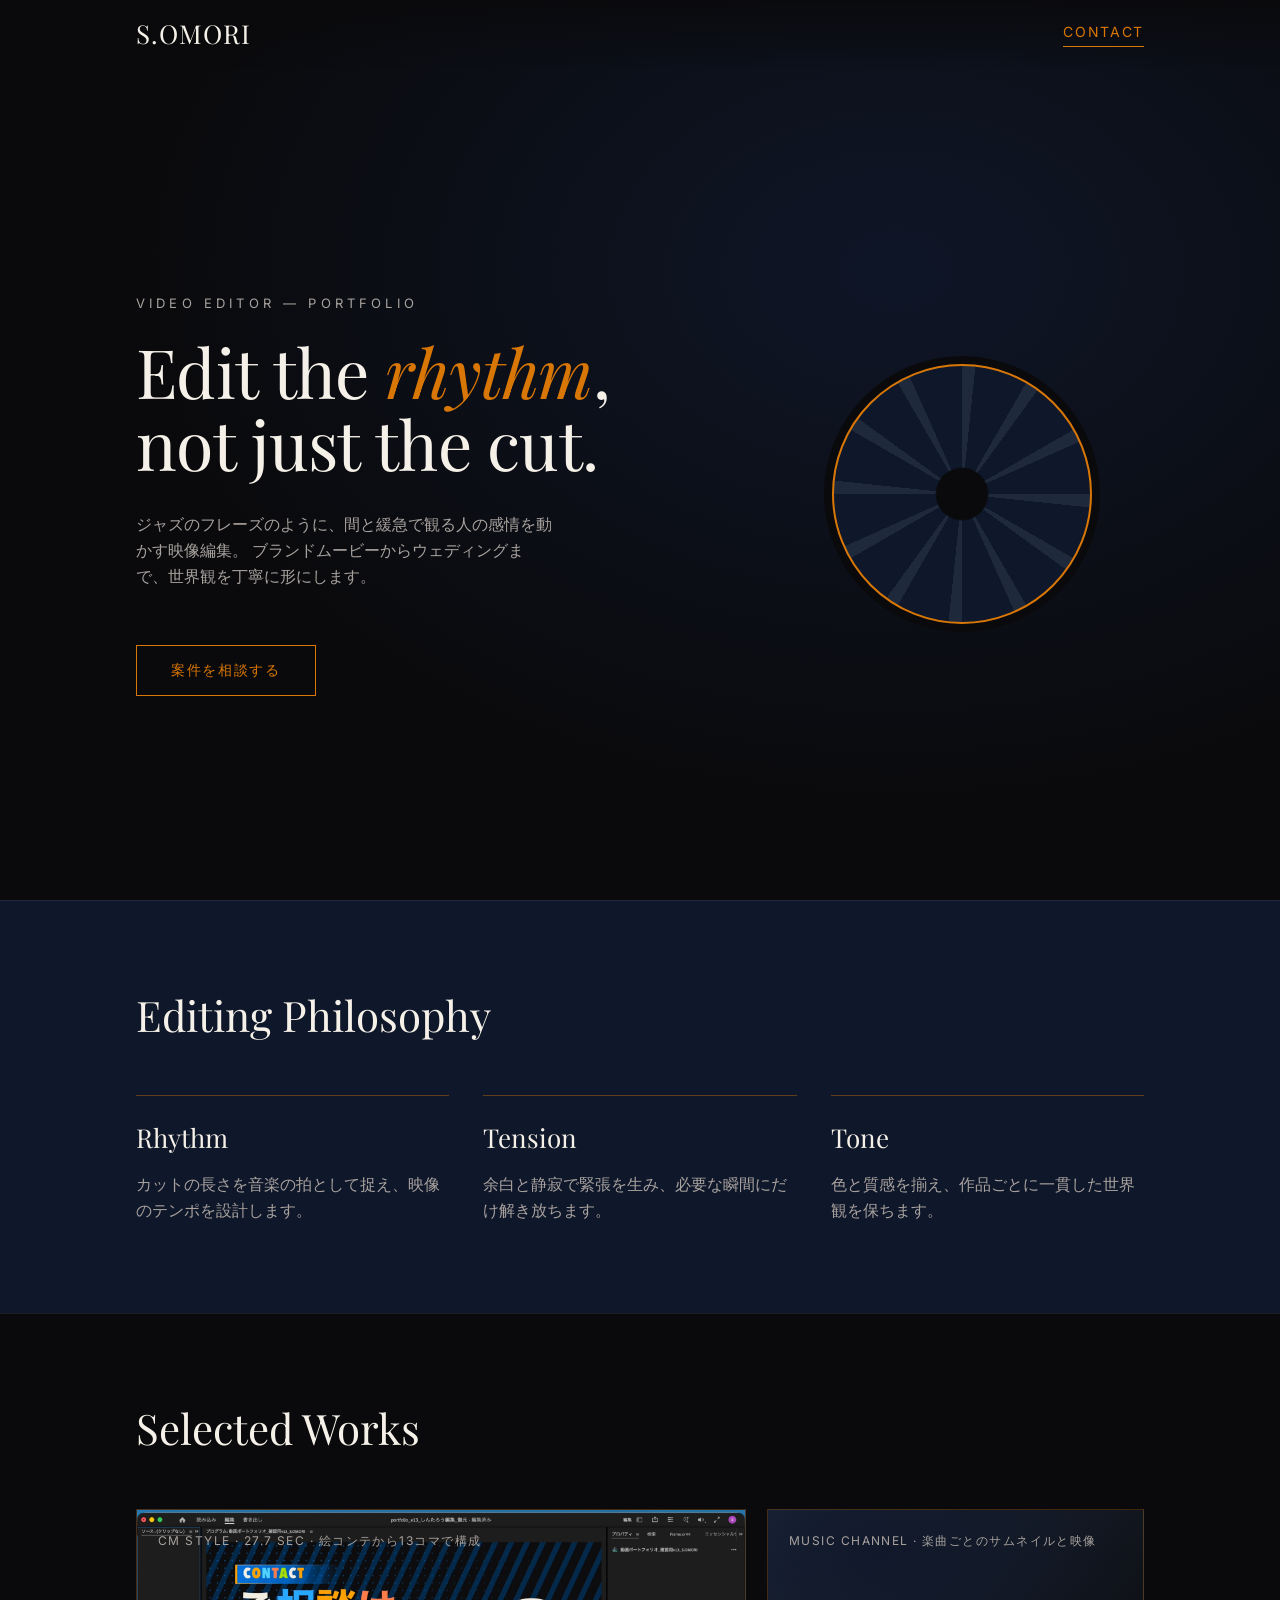
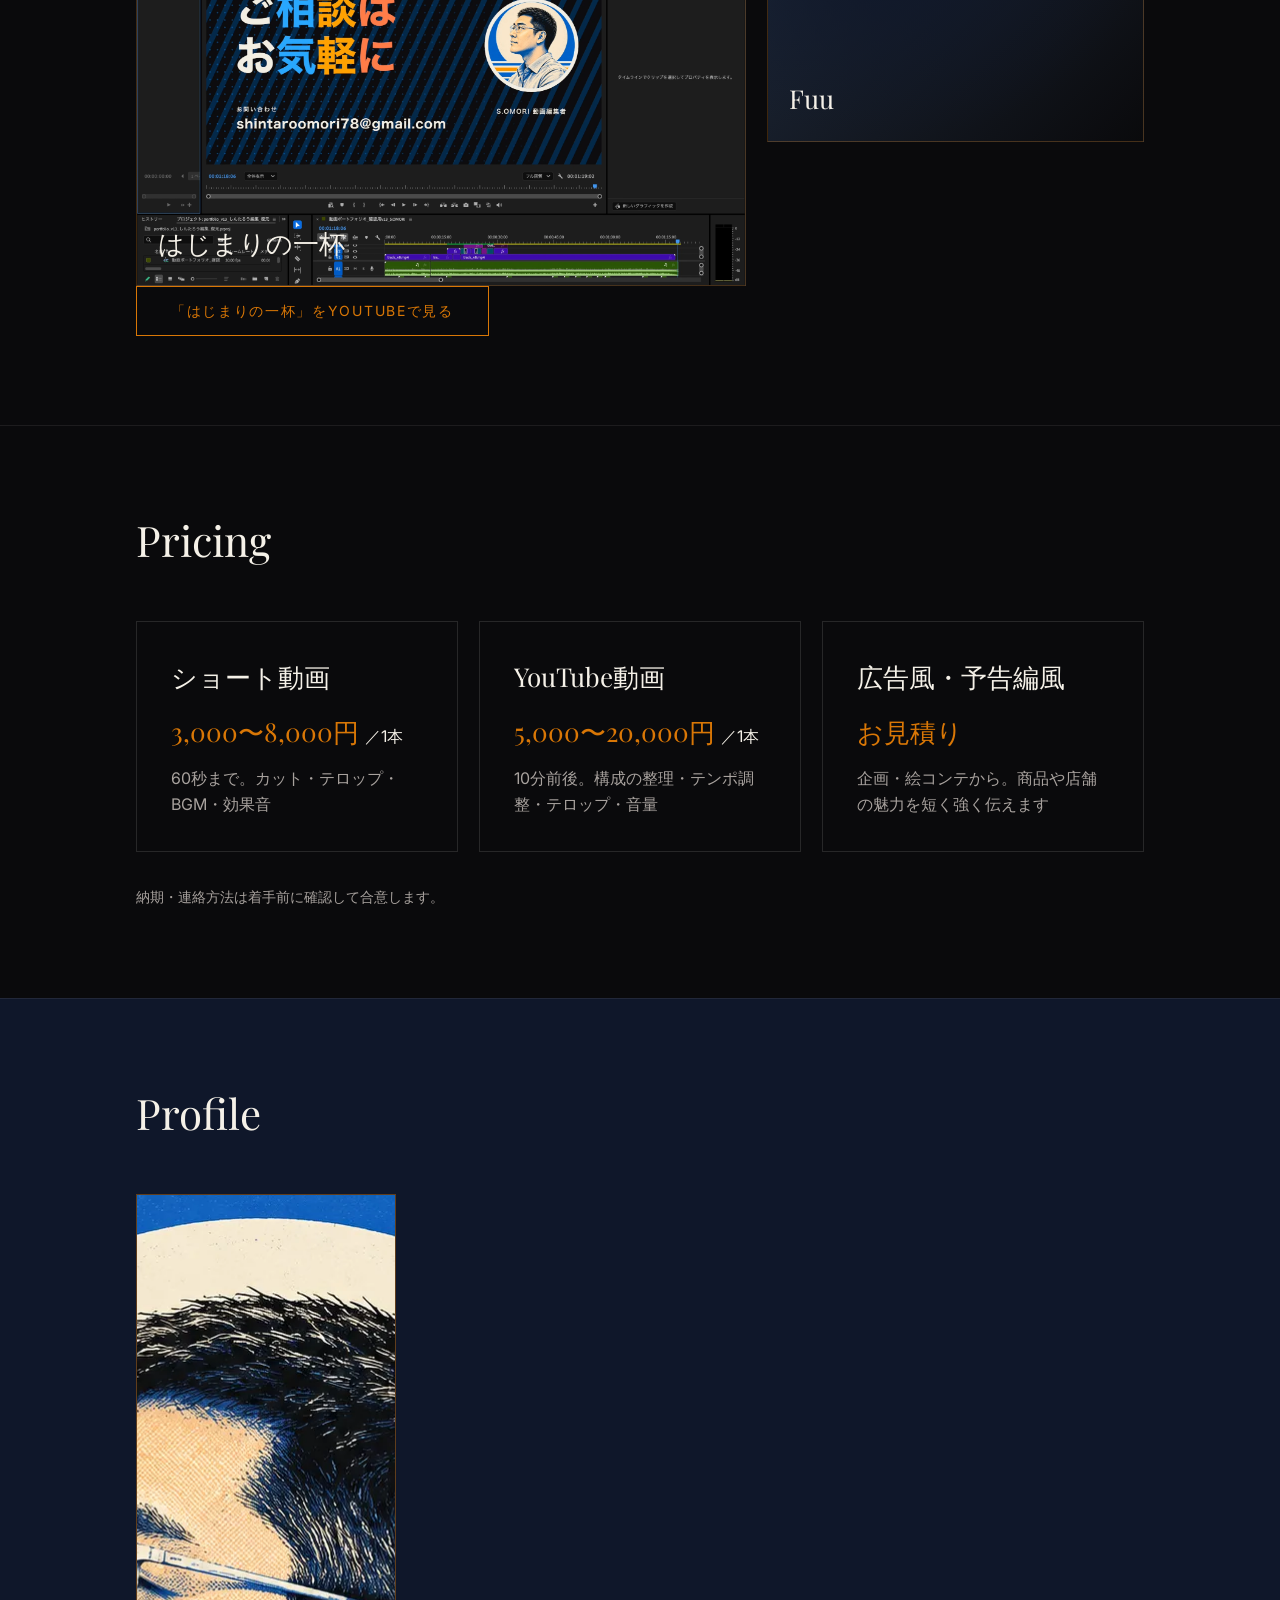
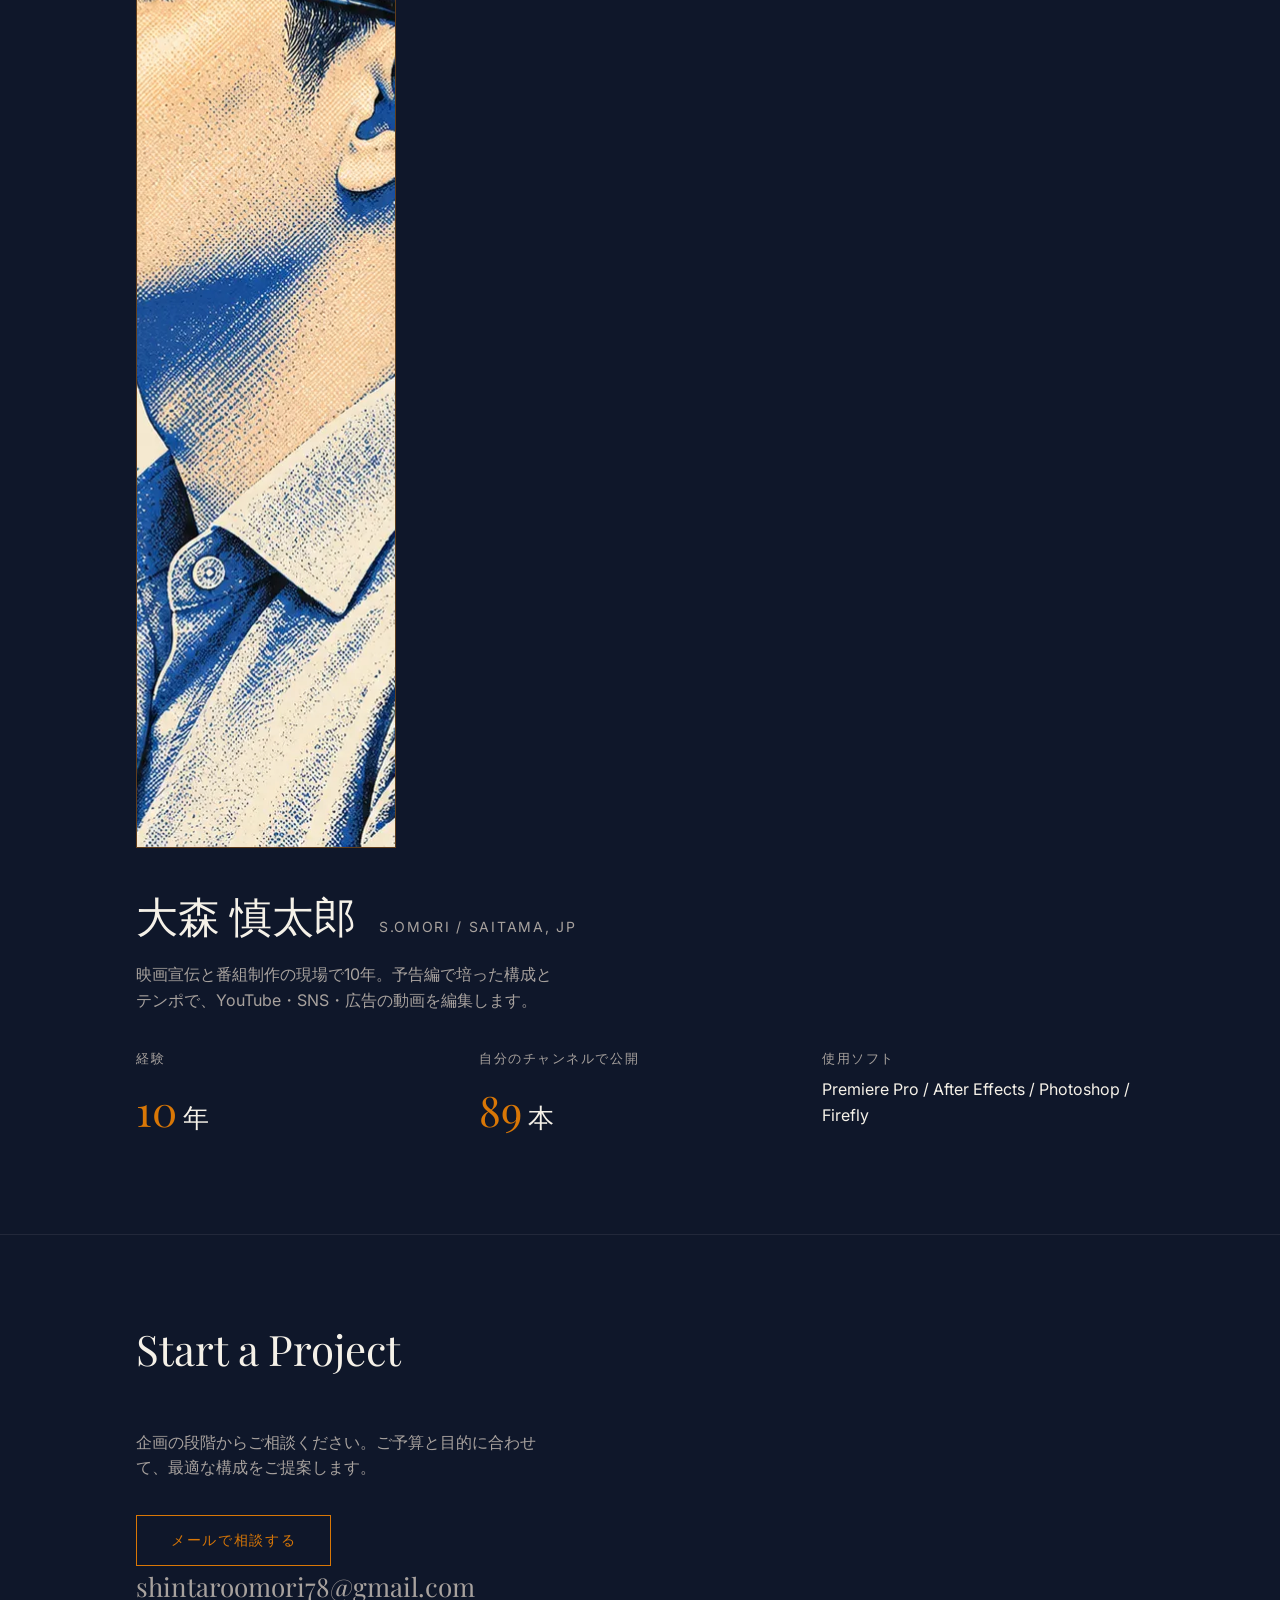
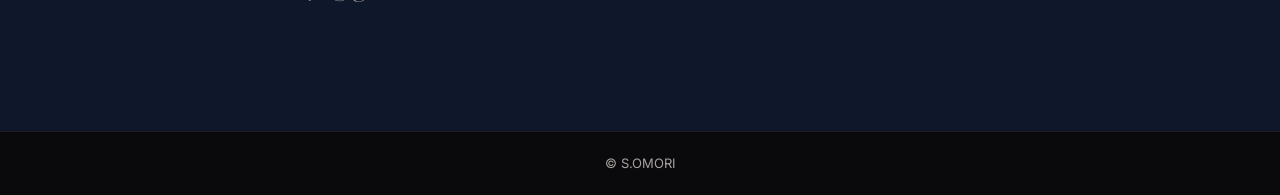
==== index.html @ 220b2297 "Add S.OMORI portfolio landing page Static landing page: hero with a draggable Three.js film reel (CS" ====
<!doctype html>
<html lang="ja">
<head>
  <meta charset="utf-8">
  <meta name="viewport" content="width=device-width, initial-scale=1">
  <title>S.OMORI — 動画編集ポートフォリオ</title>
  <meta name="description" content="シネマティックな動画編集。リズムと緩急で映像の世界観を伝える、S.OMORIのポートフォリオ。">
  <link rel="preconnect" href="https://fonts.googleapis.com">
  <link rel="preconnect" href="https://fonts.gstatic.com" crossorigin>
  <link href="https://fonts.googleapis.com/css2?family=Inter:wght@400;500&family=Playfair+Display:ital,wght@0,400;1,400&display=swap" rel="stylesheet">
  <link rel="stylesheet" href="styles.css">
  <script type="module" src="reel.js" defer></script>
  <script type="module" src="tilt.js" defer></script>
</head>
<body>

  <header class="site-header">
    <div class="container">
      <a class="brand" href="#top">S.OMORI</a>
      <a class="cta-link" href="#contact">Contact</a>
    </div>
  </header>

  <main id="top">

    <section class="hero" aria-labelledby="hero-title">
      <div class="container hero-grid">
        <div class="hero-copy">
          <p class="eyebrow">Video Editor — Portfolio</p>
          <h1 id="hero-title">Edit the <em>rhythm</em>,<br>not just the cut.</h1>
          <p class="lead">
            ジャズのフレーズのように、間と緩急で観る人の感情を動かす映像編集。
            ブランドムービーからウェディングまで、世界観を丁寧に形にします。
          </p>
          <a class="button" href="#contact">案件を相談する</a>
        </div>
        <div class="reel" id="reel" aria-hidden="true">
          <div class="reel-fallback"></div>
        </div>
      </div>
    </section>

    <section class="section is-deep" aria-labelledby="philosophy-title">
      <div class="container">
        <h2 id="philosophy-title">Editing Philosophy</h2>
        <ul class="principles">
          <li>
            <h3>Rhythm</h3>
            <p>カットの長さを音楽の拍として捉え、映像のテンポを設計します。</p>
          </li>
          <li>
            <h3>Tension</h3>
            <p>余白と静寂で緊張を生み、必要な瞬間にだけ解き放ちます。</p>
          </li>
          <li>
            <h3>Tone</h3>
            <p>色と質感を揃え、作品ごとに一貫した世界観を保ちます。</p>
          </li>
        </ul>
      </div>
    </section>

    <section class="section" aria-labelledby="works-title">
      <div class="container">
        <h2 id="works-title">Selected Works</h2>
        <ul class="works">
          <li class="work" data-tilt>
            <div class="work-media" data-video-slot aria-hidden="true">
              <img src="images/work-contact.webp" alt="" width="1254" height="1254">
            </div>
            <span class="work-title">はじまりの一杯</span>
            <span class="work-meta">CM STYLE · 27.7 SEC · 絵コンテから13コマで構成</span>
          </li>
          <li class="work" data-tilt>
            <div class="work-media" data-video-slot aria-hidden="true"></div>
            <span class="work-title">Fuu</span>
            <span class="work-meta">MUSIC CHANNEL · 楽曲ごとのサムネイルと映像</span>
          </li>
        </ul>
        <a class="button" href="https://www.youtube.com/watch?v=XSqKaXFOzk4" target="_blank" rel="noopener">「はじまりの一杯」をYouTubeで見る</a>
      </div>
    </section>

    <section class="section" aria-labelledby="price-title">
      <div class="container">
        <h2 id="price-title">Pricing</h2>
        <ul class="prices">
          <li>
            <h3>ショート動画</h3>
            <p class="price">3,000〜8,000円<span>／1本</span></p>
            <p>60秒まで。カット・テロップ・BGM・効果音</p>
          </li>
          <li>
            <h3>YouTube動画</h3>
            <p class="price">5,000〜20,000円<span>／1本</span></p>
            <p>10分前後。構成の整理・テンポ調整・テロップ・音量</p>
          </li>
          <li>
            <h3>広告風・予告編風</h3>
            <p class="price">お見積り</p>
            <p>企画・絵コンテから。商品や店舗の魅力を短く強く伝えます</p>
          </li>
        </ul>
        <p class="note">納期・連絡方法は着手前に確認して合意します。</p>
      </div>
    </section>

    <section class="section is-deep" aria-labelledby="profile-title">
      <div class="container profile">
        <h2 id="profile-title">Profile</h2>
        <img class="profile-img" src="images/profile.webp" alt="大森慎太郎の肖像イラスト" width="1254" height="1254">
        <p class="profile-name">大森 慎太郎 <span class="profile-sub">S.OMORI / SAITAMA, JP</span></p>
        <p class="profile-body">映画宣伝と番組制作の現場で10年。予告編で培った構成とテンポで、YouTube・SNS・広告の動画を編集します。</p>
        <dl class="stats">
          <div><dt>経験</dt><dd>10<span>年</span></dd></div>
          <div><dt>自分のチャンネルで公開</dt><dd>89<span>本</span></dd></div>
          <div><dt>使用ソフト</dt><dd class="stats-text">Premiere Pro / After Effects / Photoshop / Firefly</dd></div>
        </dl>
      </div>
    </section>

    <section class="section is-deep contact" id="contact" aria-labelledby="contact-title">
      <div class="container">
        <h2 id="contact-title">Start a Project</h2>
        <p>企画の段階からご相談ください。ご予算と目的に合わせて、最適な構成をご提案します。</p>
        <a class="button" href="mailto:shintaroomori78@gmail.com">メールで相談する</a>
        <p class="contact-address">shintaroomori78@gmail.com</p>
      </div>
    </section>

  </main>

  <footer class="footer">
    <div class="container">© S.OMORI</div>
  </footer>

</body>
</html>
---- styles.css ----
/* S.OMORI portfolio LP — design tokens & base styles
   Spacing and type scales follow the golden ratio (φ ≈ 1.618).
   Space:  8 → 13 → 21 → 34 → 55 → 89 px
   Type:   16 → 26 → 42 → 68 px (base 16, step φ) */

:root {
  --color-night: #0a0a0c;
  --color-deep-blue: #0f172a;
  --color-gold: #d97706;
  --color-cream: #f5f1e8;
  --color-muted: #a8a29e;

  --phi: 1.618;
  --space-1: 8px;
  --space-2: 13px;
  --space-3: 21px;
  --space-4: 34px;
  --space-5: 55px;
  --space-6: 89px;

  --text-base: 16px;
  --text-lg: 26px;
  --text-xl: 42px;
  --text-2xl: 68px;

  --font-serif: "Playfair Display", "Hiragino Mincho ProN", "Yu Mincho", serif;
  --font-sans: "Inter", "Hiragino Sans", "Noto Sans JP", sans-serif;

  --gutter: 16px;
  --max-width: 1040px;
}

*,
*::before,
*::after {
  box-sizing: border-box;
}

html {
  scroll-behavior: smooth;
}

body {
  margin: 0;
  background: var(--color-night);
  color: var(--color-cream);
  font-family: var(--font-sans);
  font-size: var(--text-base);
  line-height: var(--phi);
  overflow-x: hidden;
}

img,
video {
  max-width: 100%;
  display: block;
}

a {
  color: inherit;
}

.container {
  width: 100%;
  max-width: var(--max-width);
  margin-inline: auto;
  padding-inline: var(--gutter);
}

/* Header */
.site-header {
  position: fixed;
  inset: 0 0 auto 0;
  z-index: 10;
  background: linear-gradient(to bottom, rgba(10, 10, 12, 0.9), transparent);
}

.site-header .container {
  display: flex;
  align-items: center;
  justify-content: space-between;
  padding-block: var(--space-2);
}

.brand {
  font-family: var(--font-serif);
  font-size: var(--text-lg);
  letter-spacing: 0.04em;
  text-decoration: none;
}

.cta-link {
  font-size: 14px;
  letter-spacing: 0.12em;
  text-transform: uppercase;
  text-decoration: none;
  color: var(--color-gold);
  border-bottom: 1px solid var(--color-gold);
  padding-bottom: 2px;
}

/* Hero */
.hero {
  min-height: 100vh;
  min-height: 100svh;
  display: flex;
  align-items: center;
  background:
    radial-gradient(ellipse at 70% 30%, rgba(15, 23, 42, 0.9), transparent 60%),
    var(--color-night);
}

.hero .container {
  padding-top: var(--space-6);
}

/* Hero layout: copy and reel split on the golden ratio (1.618 : 1) */
.hero-grid {
  display: grid;
  gap: var(--space-4);
  align-items: center;
}

@media (min-width: 768px) {
  .hero-grid {
    grid-template-columns: 1.618fr 1fr;
    gap: var(--space-5);
  }
}

/* Film reel: 3D canvas on wide screens, CSS fallback elsewhere */
.reel {
  position: relative;
  width: min(100%, 260px);
  aspect-ratio: 1 / 1;
  margin-inline: auto;
}

.reel canvas {
  position: absolute;
  inset: 0;
  width: 100%;
  height: 100%;
  cursor: grab;
  touch-action: pan-y;
}

.reel-fallback {
  width: 100%;
  height: 100%;
  border-radius: 50%;
  background:
    radial-gradient(circle, var(--color-night) 0 14%, transparent 15%),
    repeating-conic-gradient(from 0deg, #1e293b 0 6deg, #0f172a 6deg 30deg);
  border: 2px solid var(--color-gold);
  box-shadow: 0 0 0 var(--space-1) var(--color-night);
  animation: reel-spin 40s linear infinite;
}

.reel.is-3d .reel-fallback {
  display: none;
}

@keyframes reel-spin {
  to {
    transform: rotate(360deg);
  }
}

.eyebrow {
  font-size: 13px;
  letter-spacing: 0.32em;
  text-transform: uppercase;
  color: var(--color-muted);
  margin: 0 0 var(--space-3);
}

.hero h1 {
  font-family: var(--font-serif);
  font-weight: 400;
  font-size: clamp(42px, 9vw, var(--text-2xl));
  line-height: 1.05;
  letter-spacing: -0.01em;
  margin: 0 0 var(--space-4);
  max-width: 13em;
}

.hero h1 em {
  font-style: italic;
  color: var(--color-gold);
}

.lead {
  max-width: 26em;
  color: var(--color-muted);
  margin: 0 0 var(--space-5);
}

/* Buttons */
.button {
  display: inline-block;
  padding: var(--space-2) var(--space-4);
  border: 1px solid var(--color-gold);
  color: var(--color-gold);
  text-decoration: none;
  letter-spacing: 0.12em;
  text-transform: uppercase;
  font-size: 14px;
  transition: background 0.4s ease, color 0.4s ease;
}

.button:hover,
.button:focus-visible {
  background: var(--color-gold);
  color: var(--color-night);
  outline: none;
}

/* Sections */
.section {
  padding-block: var(--space-6);
  border-top: 1px solid rgba(245, 241, 232, 0.08);
}

.section.is-deep {
  background: var(--color-deep-blue);
}

.section h2 {
  font-family: var(--font-serif);
  font-weight: 400;
  font-size: clamp(26px, 5vw, var(--text-xl));
  line-height: 1.2;
  margin: 0 0 var(--space-5);
}

/* Philosophy: three principles in a golden-ratio split */
.principles {
  display: grid;
  gap: var(--space-4);
  grid-template-columns: 1fr;
  list-style: none;
  padding: 0;
  margin: 0;
}

.principles li {
  padding-top: var(--space-3);
  border-top: 1px solid rgba(217, 119, 6, 0.4);
}

.principles h3 {
  font-family: var(--font-serif);
  font-weight: 400;
  font-size: var(--text-lg);
  margin: 0 0 var(--space-2);
}

.principles p {
  margin: 0;
  color: var(--color-muted);
}

/* Works: placeholder cards until real footage is provided */
.works {
  display: grid;
  gap: var(--space-3);
  grid-template-columns: 1fr;
  list-style: none;
  padding: 0;
  margin: 0;
}

.work {
  --rx: 0deg;
  --ry: 0deg;
  position: relative;
  aspect-ratio: 1.618 / 1;
  background: linear-gradient(135deg, #1e293b, var(--color-night));
  border: 1px solid rgba(217, 119, 6, 0.25);
  display: flex;
  align-items: flex-end;
  padding: var(--space-3);
  overflow: hidden;
  transform-style: preserve-3d;
  transition: transform 0.6s ease, border-color 0.4s ease;
}

.work[data-tilt] {
  transform: perspective(889px) rotateX(var(--rx)) rotateY(var(--ry));
}

.work[data-tilt]:hover {
  border-color: var(--color-gold);
  transition: transform 0.15s ease-out, border-color 0.4s ease;
}

/* Video slot: fills the card once a reel is provided (poster + muted loop) */
.work-media {
  position: absolute;
  inset: 0;
  background: radial-gradient(ellipse at 30% 20%, rgba(15, 23, 42, 0.9), transparent 70%);
}

.work-media video {
  width: 100%;
  height: 100%;
  object-fit: cover;
}

.work-title {
  position: relative;
  font-family: var(--font-serif);
  font-size: var(--text-lg);
  transform: translateZ(34px);
}

.contact-address {
  margin: 0;
  font-family: var(--font-serif);
  font-size: var(--text-lg);
  color: var(--color-cream);
  overflow-wrap: anywhere;
}

/* Profile */
.profile-img {
  width: min(100%, 260px);
  aspect-ratio: 1 / 1;
  object-fit: cover;
  border: 1px solid rgba(217, 119, 6, 0.4);
  margin: 0 0 var(--space-4);
}

.profile-name {
  font-family: var(--font-serif);
  font-size: var(--text-xl);
  margin: 0 0 var(--space-2);
}

.profile-body {
  max-width: 26em;
  color: var(--color-muted);
  margin: 0;
}

.profile-sub {
  font-family: var(--font-sans);
  font-size: 14px;
  letter-spacing: 0.12em;
  color: var(--color-muted);
  margin-left: var(--space-2);
}

.stats {
  display: grid;
  gap: var(--space-3);
  grid-template-columns: 1fr;
  margin: var(--space-4) 0 0;
}

.stats dt {
  font-size: 13px;
  letter-spacing: 0.12em;
  color: var(--color-muted);
}

.stats dd {
  margin: var(--space-1) 0 0;
  font-family: var(--font-serif);
  font-size: var(--text-xl);
  color: var(--color-gold);
}

.stats dd span {
  font-size: var(--text-lg);
  color: var(--color-cream);
  margin-left: 6px;
}

.stats .stats-text {
  font-family: var(--font-sans);
  font-size: var(--text-base);
  color: var(--color-cream);
}

@media (min-width: 768px) {
  .stats {
    grid-template-columns: repeat(3, 1fr);
  }
}

/* Pricing: three tiers, middle tier widest */
.prices {
  display: grid;
  gap: var(--space-3);
  grid-template-columns: 1fr;
  list-style: none;
  padding: 0;
  margin: 0 0 var(--space-4);
}

.prices li {
  padding: var(--space-4);
  border: 1px solid rgba(245, 241, 232, 0.12);
}

.prices h3 {
  font-family: var(--font-serif);
  font-weight: 400;
  font-size: var(--text-lg);
  margin: 0 0 var(--space-2);
}

.prices .price {
  font-family: var(--font-serif);
  font-size: var(--text-lg);
  white-space: nowrap;
  color: var(--color-gold);
  margin: 0 0 var(--space-2);
}

.prices .price span {
  font-family: var(--font-sans);
  font-size: var(--text-base);
  color: var(--color-cream);
  margin-left: 6px;
}

.prices p {
  margin: 0;
  color: var(--color-muted);
}

.note {
  color: var(--color-muted);
  font-size: 14px;
  margin: 0;
}

@media (min-width: 768px) {
  .prices {
    grid-template-columns: repeat(3, 1fr);
  }
}

.work-media img {
  width: 100%;
  height: 100%;
  object-fit: cover;
  display: block;
}

/* Work card meta line */
.work-meta {
  position: absolute;
  top: var(--space-3);
  left: var(--space-3);
  font-size: 12px;
  letter-spacing: 0.12em;
  color: var(--color-muted);
}

/* Contact */
.contact p {
  max-width: 26em;
  color: var(--color-muted);
  margin: 0 0 var(--space-4);
}

.footer {
  padding-block: var(--space-3);
  font-size: 13px;
  color: var(--color-muted);
  text-align: center;
  border-top: 1px solid rgba(245, 241, 232, 0.08);
}

/* Wider screens: golden-ratio columns (≈ 0.618 : 1) */
@media (min-width: 768px) {
  .principles {
    grid-template-columns: repeat(3, 1fr);
  }

  .works {
    grid-template-columns: 1.618fr 1fr;
  }

  .works .work:first-child {
    grid-row: span 2;
  }
}

/* Motion preferences */
@media (prefers-reduced-motion: reduce) {
  html {
    scroll-behavior: auto;
  }

  * {
    transition: none !important;
    animation: none !important;
  }
}
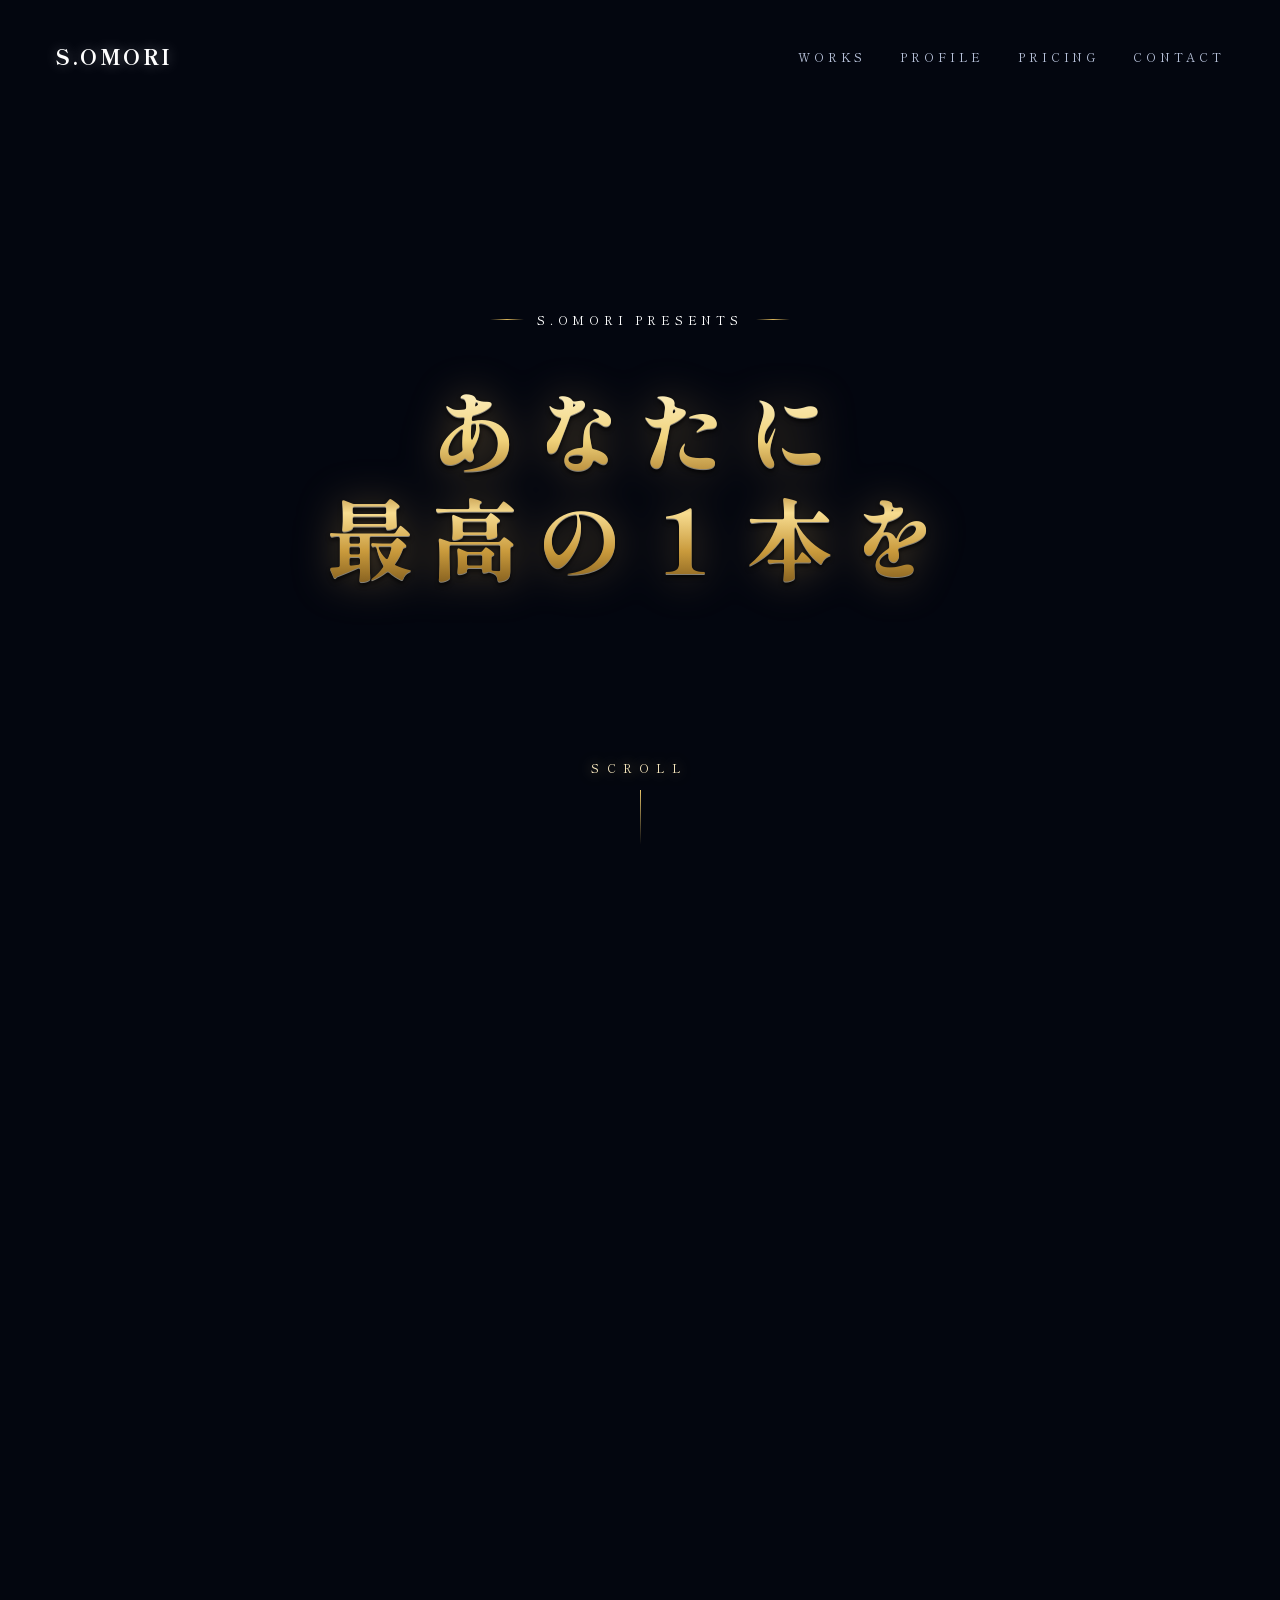
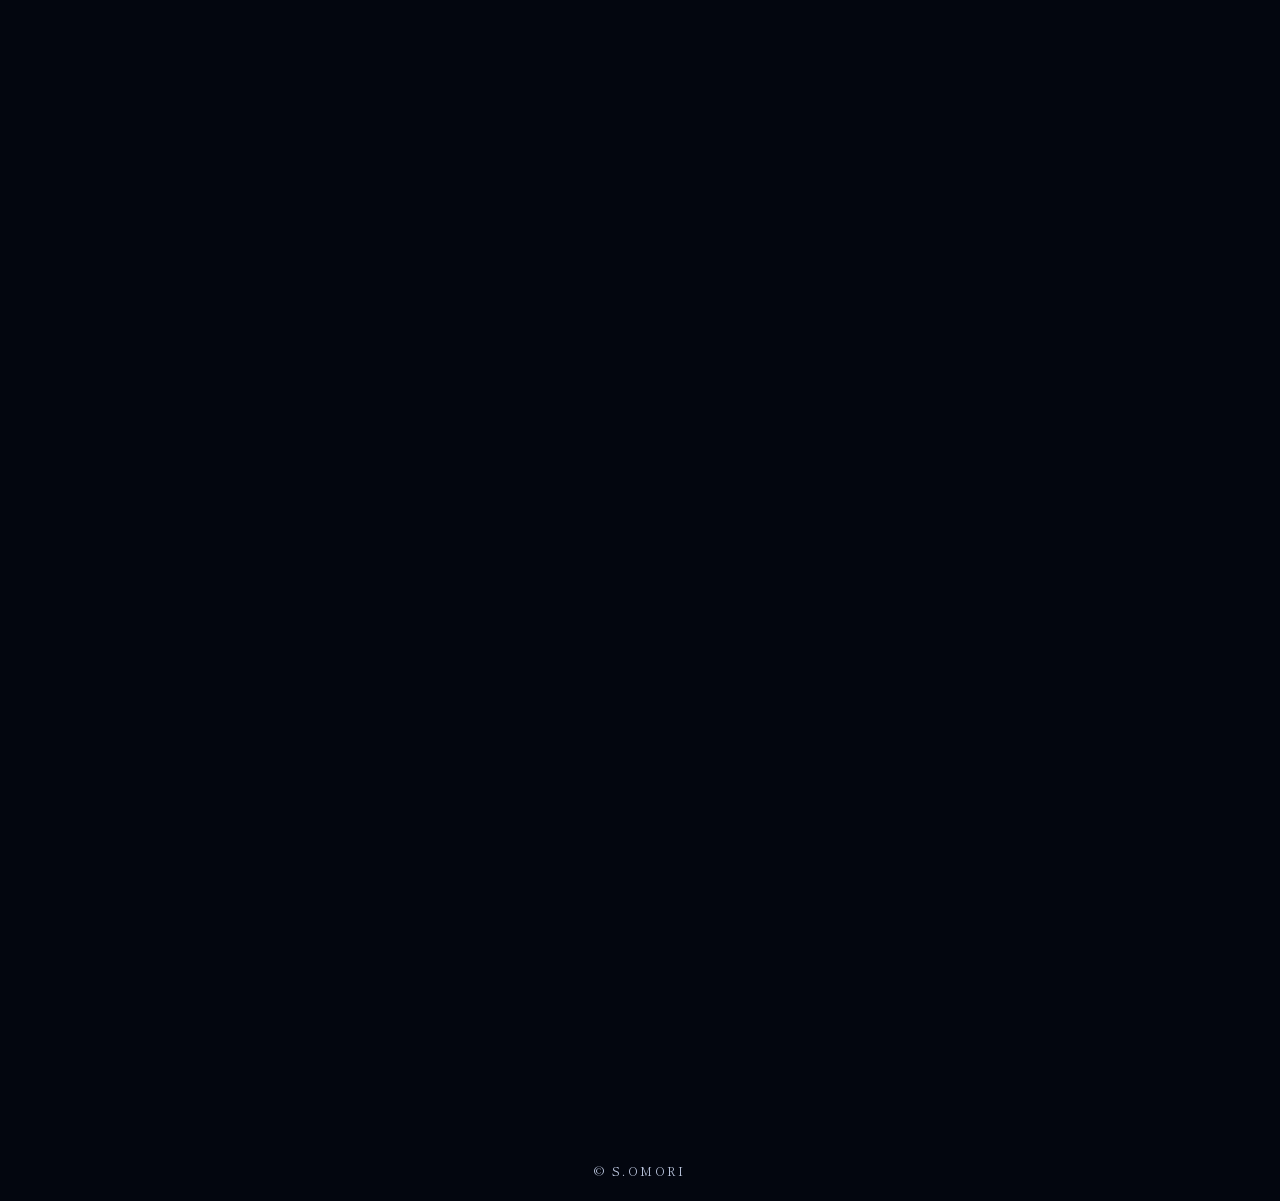
==== commit fb3a7d45: "Redesign as an award-night stage with curtain and glass helix Rebuild the landing page around a WebG" ====
--- a/index.html
+++ b/index.html
@@ -3,136 +3,101 @@
 <head>
   <meta charset="utf-8">
   <meta name="viewport" content="width=device-width, initial-scale=1">
-  <title>S.OMORI — 動画編集ポートフォリオ</title>
-  <meta name="description" content="シネマティックな動画編集。リズムと緩急で映像の世界観を伝える、S.OMORIのポートフォリオ。">
+  <title>S.OMORI — Video Editor / Post-Production</title>
+  <meta name="description" content="映像編集・ポストプロダクションのS.OMORI。予告編で培った構成とテンポで、最後まで見られる一本をつくります。">
   <link rel="preconnect" href="https://fonts.googleapis.com">
   <link rel="preconnect" href="https://fonts.gstatic.com" crossorigin>
-  <link href="https://fonts.googleapis.com/css2?family=Inter:wght@400;500&family=Playfair+Display:ital,wght@0,400;1,400&display=swap" rel="stylesheet">
+  <link href="https://fonts.googleapis.com/css2?family=Shippori+Mincho+B1:wght@400;500;700;800&display=swap" rel="stylesheet">
   <link rel="stylesheet" href="styles.css">
-  <script type="module" src="reel.js" defer></script>
-  <script type="module" src="tilt.js" defer></script>
+  <script type="module" src="main.js"></script>
 </head>
 <body>
 
+  <!-- Stage: WebGL curtain and glass cards (wide screens) -->
+  <canvas id="stage" aria-hidden="true"></canvas>
+  <!-- Lightweight curtain for phones and reduced motion -->
+  <div class="curtain-lite" aria-hidden="true"><i></i><i></i></div>
+
   <header class="site-header">
-    <div class="container">
-      <a class="brand" href="#top">S.OMORI</a>
-      <a class="cta-link" href="#contact">Contact</a>
-    </div>
+    <a class="logo" href="#top">S.OMORI</a>
+    <nav class="menu" aria-label="セクション">
+      <a href="#works" data-menu="works">WORKS</a>
+      <a href="#profile" data-menu="profile">PROFILE</a>
+      <a href="#pricing" data-menu="pricing">PRICING</a>
+      <a href="#contact" data-menu="contact">CONTACT</a>
+    </nav>
   </header>
 
+  <div class="intro-copy" id="intro-copy">
+    <p class="kicker">S.OMORI PRESENTS</p>
+    <h1 class="foil">あなたに<br>最高の１本を</h1>
+    <p class="scroll-cue">SCROLL<span></span></p>
+  </div>
+
   <main id="top">
+    <section class="intro" id="intro" aria-label="オープニング"></section>
 
-    <section class="hero" aria-labelledby="hero-title">
-      <div class="container hero-grid">
-        <div class="hero-copy">
-          <p class="eyebrow">Video Editor — Portfolio</p>
-          <h1 id="hero-title">Edit the <em>rhythm</em>,<br>not just the cut.</h1>
-          <p class="lead">
-            ジャズのフレーズのように、間と緩急で観る人の感情を動かす映像編集。
-            ブランドムービーからウェディングまで、世界観を丁寧に形にします。
-          </p>
-          <a class="button" href="#contact">案件を相談する</a>
-        </div>
-        <div class="reel" id="reel" aria-hidden="true">
-          <div class="reel-fallback"></div>
-        </div>
+    <section class="chapter" id="works" data-chapter data-menu="works" aria-labelledby="w1-title">
+      <div class="panel">
+        <p class="kicker">NOMINEE · CM STYLE · 27.7 SEC</p>
+        <h2 class="foil" id="w1-title">はじまりの一杯</h2>
+        <img class="panel-media" src="images/work-contact.webp" alt="" width="1254" height="1254" loading="lazy">
+        <p>朝のコーヒーを、映画の予告編のように見せる27.7秒の広告風動画。13コマの絵コンテから素材を組み立て、カット・音・色で一本の流れにしました。</p>
+        <a class="button" href="https://www.youtube.com/watch?v=XSqKaXFOzk4" target="_blank" rel="noopener">YouTubeで見る</a>
       </div>
     </section>
 
-    <section class="section is-deep" aria-labelledby="philosophy-title">
-      <div class="container">
-        <h2 id="philosophy-title">Editing Philosophy</h2>
-        <ul class="principles">
-          <li>
-            <h3>Rhythm</h3>
-            <p>カットの長さを音楽の拍として捉え、映像のテンポを設計します。</p>
-          </li>
-          <li>
-            <h3>Tension</h3>
-            <p>余白と静寂で緊張を生み、必要な瞬間にだけ解き放ちます。</p>
-          </li>
-          <li>
-            <h3>Tone</h3>
-            <p>色と質感を揃え、作品ごとに一貫した世界観を保ちます。</p>
-          </li>
-        </ul>
+    <section class="chapter" id="works-fuu" data-chapter data-menu="works" aria-labelledby="w2-title">
+      <div class="panel">
+        <p class="kicker">NOMINEE · MUSIC CHANNEL</p>
+        <h2 class="foil" id="w2-title">Fuu</h2>
+        <p>オリジナル楽曲の音楽チャンネルを運営。曲ごとにサムネイルと映像を作り、89本を公開しました。量をこなしながら、一覧で見たときの統一感を保つ型づくりが得意です。</p>
+        <a class="button" href="https://www.youtube.com/@fuu_music" target="_blank" rel="noopener">チャンネルを見る</a>
       </div>
     </section>
 
-    <section class="section" aria-labelledby="works-title">
-      <div class="container">
-        <h2 id="works-title">Selected Works</h2>
-        <ul class="works">
-          <li class="work" data-tilt>
-            <div class="work-media" data-video-slot aria-hidden="true">
-              <img src="images/work-contact.webp" alt="" width="1254" height="1254">
-            </div>
-            <span class="work-title">はじまりの一杯</span>
-            <span class="work-meta">CM STYLE · 27.7 SEC · 絵コンテから13コマで構成</span>
-          </li>
-          <li class="work" data-tilt>
-            <div class="work-media" data-video-slot aria-hidden="true"></div>
-            <span class="work-title">Fuu</span>
-            <span class="work-meta">MUSIC CHANNEL · 楽曲ごとのサムネイルと映像</span>
-          </li>
-        </ul>
-        <a class="button" href="https://www.youtube.com/watch?v=XSqKaXFOzk4" target="_blank" rel="noopener">「はじまりの一杯」をYouTubeで見る</a>
+    <section class="chapter" id="profile" data-chapter data-menu="profile" aria-labelledby="profile-title">
+      <div class="panel panel-wide">
+        <div class="profile">
+          <img class="profile-img" src="images/profile.webp" alt="S.OMORIの肖像イラスト" width="1254" height="1254" loading="lazy">
+          <div>
+            <h2 class="name" id="profile-title">S.OMORI</h2>
+            <p class="kicker">VIDEO EDITOR / POST-PRODUCTION · SAITAMA, JP</p>
+            <p>映画宣伝と番組制作の現場で10年。予告編で培った構成とテンポで、YouTube・SNS・広告の動画を編集します。</p>
+          </div>
+        </div>
+        <dl class="stats">
+          <div><dt>経験</dt><dd>10<span>年</span></dd></div>
+          <div><dt>自分のチャンネルで公開</dt><dd>89<span>本</span></dd></div>
+        </dl>
+        <p class="tools">Premiere Pro / After Effects / Photoshop / Firefly</p>
       </div>
     </section>
 
-    <section class="section" aria-labelledby="price-title">
-      <div class="container">
-        <h2 id="price-title">Pricing</h2>
+    <section class="chapter" id="pricing" data-chapter data-menu="pricing" aria-labelledby="price-title">
+      <div class="panel panel-wide">
+        <p class="kicker">PRICING</p>
+        <h2 class="foil" id="price-title">料金の目安</h2>
         <ul class="prices">
-          <li>
-            <h3>ショート動画</h3>
-            <p class="price">3,000〜8,000円<span>／1本</span></p>
-            <p>60秒まで。カット・テロップ・BGM・効果音</p>
-          </li>
-          <li>
-            <h3>YouTube動画</h3>
-            <p class="price">5,000〜20,000円<span>／1本</span></p>
-            <p>10分前後。構成の整理・テンポ調整・テロップ・音量</p>
-          </li>
-          <li>
-            <h3>広告風・予告編風</h3>
-            <p class="price">お見積り</p>
-            <p>企画・絵コンテから。商品や店舗の魅力を短く強く伝えます</p>
-          </li>
+          <li><h3>ショート動画</h3><p class="price">3,000〜8,000円<span>／1本</span></p><p>60秒まで。カット・テロップ・BGM・効果音</p></li>
+          <li><h3>YouTube動画</h3><p class="price">5,000〜20,000円<span>／1本</span></p><p>10分前後。構成の整理・テンポ調整・テロップ・音量</p></li>
+          <li><h3>広告風・予告編風</h3><p class="price">お見積り</p><p>企画・絵コンテから。商品や店舗の魅力を短く強く伝えます</p></li>
         </ul>
         <p class="note">納期・連絡方法は着手前に確認して合意します。</p>
       </div>
     </section>
 
-    <section class="section is-deep" aria-labelledby="profile-title">
-      <div class="container profile">
-        <h2 id="profile-title">Profile</h2>
-        <img class="profile-img" src="images/profile.webp" alt="大森慎太郎の肖像イラスト" width="1254" height="1254">
-        <p class="profile-name">大森 慎太郎 <span class="profile-sub">S.OMORI / SAITAMA, JP</span></p>
-        <p class="profile-body">映画宣伝と番組制作の現場で10年。予告編で培った構成とテンポで、YouTube・SNS・広告の動画を編集します。</p>
-        <dl class="stats">
-          <div><dt>経験</dt><dd>10<span>年</span></dd></div>
-          <div><dt>自分のチャンネルで公開</dt><dd>89<span>本</span></dd></div>
-          <div><dt>使用ソフト</dt><dd class="stats-text">Premiere Pro / After Effects / Photoshop / Firefly</dd></div>
-        </dl>
+    <section class="chapter" id="contact" data-chapter data-menu="contact" aria-labelledby="contact-title">
+      <div class="panel">
+        <p class="kicker">AND THE NEXT FILM IS…</p>
+        <h2 class="foil" id="contact-title">次の一本を、<br>一緒につくりませんか。</h2>
+        <a class="button button-gold" href="mailto:shintaroomori78@gmail.com">メールで相談する</a>
+        <p class="address">shintaroomori78@gmail.com</p>
       </div>
     </section>
-
-    <section class="section is-deep contact" id="contact" aria-labelledby="contact-title">
-      <div class="container">
-        <h2 id="contact-title">Start a Project</h2>
-        <p>企画の段階からご相談ください。ご予算と目的に合わせて、最適な構成をご提案します。</p>
-        <a class="button" href="mailto:shintaroomori78@gmail.com">メールで相談する</a>
-        <p class="contact-address">shintaroomori78@gmail.com</p>
-      </div>
-    </section>
-
   </main>
 
-  <footer class="footer">
-    <div class="container">© S.OMORI</div>
-  </footer>
+  <footer class="footer">© S.OMORI</footer>
 
 </body>
 </html>
--- a/styles.css
+++ b/styles.css
@@ -1,16 +1,17 @@
-/* S.OMORI portfolio LP — design tokens & base styles
+/* S.OMORI — award-night stage.
    Spacing and type scales follow the golden ratio (φ ≈ 1.618).
    Space:  8 → 13 → 21 → 34 → 55 → 89 px
-   Type:   16 → 26 → 42 → 68 px (base 16, step φ) */
+   Type:   12 → 16 → 26 → 42 → 68 px
+   One typeface throughout: Shippori Mincho B1. */
 
 :root {
-  --color-night: #0a0a0c;
-  --color-deep-blue: #0f172a;
-  --color-gold: #d97706;
-  --color-cream: #f5f1e8;
-  --color-muted: #a8a29e;
-
-  --phi: 1.618;
+  --night: #03060f;
+  --navy: #0a1640;
+  --blue: #1f4ea8;
+  --cream: #f5f1e8;
+  --muted: #b8c2da;
+  --gold: #d9b45a;
+
   --space-1: 8px;
   --space-2: 13px;
   --space-3: 21px;
@@ -18,16 +19,13 @@
   --space-5: 55px;
   --space-6: 89px;
 
+  --text-sm: 12px;
   --text-base: 16px;
   --text-lg: 26px;
   --text-xl: 42px;
   --text-2xl: 68px;
 
-  --font-serif: "Playfair Display", "Hiragino Mincho ProN", "Yu Mincho", serif;
-  --font-sans: "Inter", "Hiragino Sans", "Noto Sans JP", sans-serif;
-
-  --gutter: 16px;
-  --max-width: 1040px;
+  --font: "Shippori Mincho B1", "Hiragino Mincho ProN", "Yu Mincho", serif;
 }
 
 *,
@@ -42,17 +40,17 @@
 
 body {
   margin: 0;
-  background: var(--color-night);
-  color: var(--color-cream);
-  font-family: var(--font-sans);
+  background: var(--night);
+  color: var(--cream);
+  font-family: var(--font);
   font-size: var(--text-base);
-  line-height: var(--phi);
+  line-height: 1.618;
   overflow-x: hidden;
 }
 
-img,
-video {
+img {
   max-width: 100%;
+  height: auto;
   display: block;
 }
 
@@ -60,445 +58,469 @@
   color: inherit;
 }
 
-.container {
+/* Designed type: gold foil with bevel and glow */
+.foil {
+  margin: 0;
+  font-weight: 800;
+  letter-spacing: 0.12em;
+  background: linear-gradient(180deg, #fff6d2 0%, #f0d27a 30%, #a8792a 50%, #f7dc90 64%, #c99a3c 82%, #7a561a 100%);
+  -webkit-background-clip: text;
+  background-clip: text;
+  color: transparent;
+  filter: drop-shadow(0 1px 0 rgba(255, 250, 230, 0.5)) drop-shadow(0 3px 2px rgba(0, 0, 0, 0.7)) drop-shadow(0 0 21px rgba(255, 200, 100, 0.3));
+}
+
+/* Small-caps label with hairlines, like a title card */
+.kicker {
+  display: inline-flex;
+  align-items: center;
+  gap: var(--space-2);
+  margin: 0 0 var(--space-2);
+  font-size: var(--text-sm);
+  letter-spacing: 0.4em;
+  color: #e8d6a8;
+}
+
+.kicker::before,
+.kicker::after {
+  content: "";
+  width: var(--space-4);
+  height: 1px;
+  background: linear-gradient(90deg, transparent, var(--gold), transparent);
+}
+
+/* ---------- Stage layers ---------- */
+#stage {
+  position: fixed;
+  inset: 0;
   width: 100%;
-  max-width: var(--max-width);
-  margin-inline: auto;
-  padding-inline: var(--gutter);
-}
-
-/* Header */
+  height: 100%;
+  z-index: 0;
+}
+
+.curtain-lite {
+  display: none;
+}
+
+/* ---------- Header ---------- */
 .site-header {
   position: fixed;
   inset: 0 0 auto 0;
   z-index: 10;
-  background: linear-gradient(to bottom, rgba(10, 10, 12, 0.9), transparent);
-}
-
-.site-header .container {
   display: flex;
   align-items: center;
   justify-content: space-between;
-  padding-block: var(--space-2);
-}
-
-.brand {
-  font-family: var(--font-serif);
-  font-size: var(--text-lg);
-  letter-spacing: 0.04em;
+  padding: var(--space-4) var(--space-5);
+  pointer-events: none;
+}
+
+.site-header a {
+  pointer-events: auto;
+}
+
+.logo {
+  font-size: 21px;
+  font-weight: 800;
+  letter-spacing: 0.12em;
+  color: #fff;
   text-decoration: none;
-}
-
-.cta-link {
-  font-size: 14px;
-  letter-spacing: 0.12em;
-  text-transform: uppercase;
+  text-shadow: 0 0 13px rgba(255, 255, 255, 0.35);
+}
+
+.menu {
+  display: flex;
+  gap: var(--space-4);
+}
+
+.menu a {
+  font-size: var(--text-sm);
+  letter-spacing: 0.32em;
+  color: var(--muted);
   text-decoration: none;
-  color: var(--color-gold);
-  border-bottom: 1px solid var(--color-gold);
-  padding-bottom: 2px;
-}
-
-/* Hero */
-.hero {
+  padding: var(--space-2) 0;
+  transition: color 0.4s ease;
+}
+
+.menu a.is-active {
+  color: var(--gold);
+}
+
+/* ---------- Opening copy (fades as the curtain opens) ---------- */
+.intro-copy {
+  position: fixed;
+  inset: 0;
+  z-index: 5;
+  display: flex;
+  flex-direction: column;
+  align-items: center;
+  justify-content: center;
+  text-align: center;
+  pointer-events: none;
+  opacity: var(--intro-opacity, 1);
+}
+
+.intro-copy .kicker {
+  color: #fff;
+}
+
+.intro-copy h1 {
+  font-size: clamp(42px, 7vw, 89px);
+  line-height: 1.2;
+  letter-spacing: 0.18em;
+  margin-top: var(--space-4);
+}
+
+.scroll-cue {
+  position: absolute;
+  left: 0;
+  right: 0;
+  bottom: var(--space-5);
+  margin: 0;
+  font-size: var(--text-sm);
+  letter-spacing: 0.6em;
+  color: #f5e6bd;
+  text-shadow: 0 0 13px rgba(255, 214, 120, 0.6);
+}
+
+.scroll-cue span {
+  display: block;
+  width: 1px;
+  height: var(--space-5);
+  margin: var(--space-2) auto 0;
+  background: linear-gradient(#e8c46a, transparent);
+  animation: cue 2.6s ease-in-out infinite;
+  transform-origin: top;
+}
+
+@keyframes cue {
+  0%, 100% { transform: scaleY(0.4); opacity: 0.5; }
+  50% { transform: scaleY(1); opacity: 1; }
+}
+
+/* ---------- Scroll chapters ---------- */
+main {
+  position: relative;
+  z-index: 4;
+}
+
+.intro {
+  height: 160vh;
+}
+
+.chapter {
   min-height: 100vh;
-  min-height: 100svh;
   display: flex;
-  align-items: center;
+  align-items: flex-end;
+  padding: var(--space-6) 12vw;
+}
+
+/* Glass panel for chapter content */
+.panel {
+  width: min(100%, 420px);
+  padding: var(--space-4);
+  border-radius: var(--space-3);
+  border: 1px solid rgba(255, 255, 255, 0.28);
   background:
-    radial-gradient(ellipse at 70% 30%, rgba(15, 23, 42, 0.9), transparent 60%),
-    var(--color-night);
-}
-
-.hero .container {
-  padding-top: var(--space-6);
-}
-
-/* Hero layout: copy and reel split on the golden ratio (1.618 : 1) */
-.hero-grid {
-  display: grid;
-  gap: var(--space-4);
-  align-items: center;
-}
-
-@media (min-width: 768px) {
-  .hero-grid {
-    grid-template-columns: 1.618fr 1fr;
-    gap: var(--space-5);
-  }
-}
-
-/* Film reel: 3D canvas on wide screens, CSS fallback elsewhere */
-.reel {
-  position: relative;
-  width: min(100%, 260px);
-  aspect-ratio: 1 / 1;
-  margin-inline: auto;
-}
-
-.reel canvas {
-  position: absolute;
-  inset: 0;
+    linear-gradient(160deg, rgba(255, 255, 255, 0.16), rgba(255, 255, 255, 0.03) 40%, transparent 60%),
+    rgba(6, 14, 40, 0.55);
+  backdrop-filter: blur(21px) saturate(1.4);
+  -webkit-backdrop-filter: blur(21px) saturate(1.4);
+  box-shadow:
+    inset 0 1px 0 rgba(255, 255, 255, 0.5),
+    0 34px 89px rgba(0, 0, 0, 0.55);
+  opacity: 0;
+  transform: translateY(var(--space-4));
+  transition: opacity 0.8s ease, transform 0.8s ease;
+}
+
+.chapter.is-active .panel {
+  opacity: 1;
+  transform: none;
+}
+
+.panel-wide {
+  width: min(100%, 600px);
+}
+
+/* inside panels the label may wrap, so keep only the leading hairline */
+.panel .kicker {
+  display: block;
+  letter-spacing: 0.3em;
+  line-height: 1.8;
+}
+
+.panel .kicker::before {
+  display: inline-block;
+  vertical-align: middle;
+  margin-right: var(--space-2);
+}
+
+.panel .kicker::after {
+  display: none;
+}
+
+.profile > div {
+  min-width: 0;
+}
+
+.panel h2 {
+  font-size: var(--text-xl);
+  line-height: 1.25;
+  margin-bottom: var(--space-3);
+}
+
+.panel p {
+  margin: 0 0 var(--space-3);
+  color: var(--muted);
+}
+
+.panel-media {
   width: 100%;
-  height: 100%;
-  cursor: grab;
-  touch-action: pan-y;
-}
-
-.reel-fallback {
-  width: 100%;
-  height: 100%;
-  border-radius: 50%;
-  background:
-    radial-gradient(circle, var(--color-night) 0 14%, transparent 15%),
-    repeating-conic-gradient(from 0deg, #1e293b 0 6deg, #0f172a 6deg 30deg);
-  border: 2px solid var(--color-gold);
-  box-shadow: 0 0 0 var(--space-1) var(--color-night);
-  animation: reel-spin 40s linear infinite;
-}
-
-.reel.is-3d .reel-fallback {
-  display: none;
-}
-
-@keyframes reel-spin {
-  to {
-    transform: rotate(360deg);
-  }
-}
-
-.eyebrow {
-  font-size: 13px;
-  letter-spacing: 0.32em;
-  text-transform: uppercase;
-  color: var(--color-muted);
-  margin: 0 0 var(--space-3);
-}
-
-.hero h1 {
-  font-family: var(--font-serif);
-  font-weight: 400;
-  font-size: clamp(42px, 9vw, var(--text-2xl));
-  line-height: 1.05;
-  letter-spacing: -0.01em;
-  margin: 0 0 var(--space-4);
-  max-width: 13em;
-}
-
-.hero h1 em {
-  font-style: italic;
-  color: var(--color-gold);
-}
-
-.lead {
-  max-width: 26em;
-  color: var(--color-muted);
-  margin: 0 0 var(--space-5);
-}
-
-/* Buttons */
+  aspect-ratio: 1.618 / 1;
+  object-fit: cover;
+  border-radius: var(--space-1);
+  margin-bottom: var(--space-3);
+}
+
 .button {
   display: inline-block;
   padding: var(--space-2) var(--space-4);
-  border: 1px solid var(--color-gold);
-  color: var(--color-gold);
+  border: 1px solid var(--gold);
+  border-radius: 999px;
+  color: var(--gold);
   text-decoration: none;
-  letter-spacing: 0.12em;
-  text-transform: uppercase;
+  letter-spacing: 0.16em;
   font-size: 14px;
+  font-weight: 700;
   transition: background 0.4s ease, color 0.4s ease;
 }
 
 .button:hover,
 .button:focus-visible {
-  background: var(--color-gold);
-  color: var(--color-night);
+  background: var(--gold);
+  color: var(--night);
   outline: none;
 }
 
-/* Sections */
-.section {
-  padding-block: var(--space-6);
-  border-top: 1px solid rgba(245, 241, 232, 0.08);
-}
-
-.section.is-deep {
-  background: var(--color-deep-blue);
-}
-
-.section h2 {
-  font-family: var(--font-serif);
-  font-weight: 400;
-  font-size: clamp(26px, 5vw, var(--text-xl));
-  line-height: 1.2;
-  margin: 0 0 var(--space-5);
-}
-
-/* Philosophy: three principles in a golden-ratio split */
-.principles {
+.button-gold {
+  background: linear-gradient(135deg, #f0cd78, #a8812f);
+  color: var(--night);
+  border-color: transparent;
+}
+
+.address {
+  margin-top: var(--space-3);
+  overflow-wrap: anywhere;
+}
+
+/* Profile: portrait and text side by side, no empty column */
+.profile {
   display: grid;
+  grid-template-columns: 144px 1fr;
   gap: var(--space-4);
-  grid-template-columns: 1fr;
+  align-items: start;
+}
+
+.profile-img {
+  width: 144px;
+  aspect-ratio: 1 / 1;
+  object-fit: cover;
+  border-radius: var(--space-1);
+  border: 1px solid rgba(217, 180, 90, 0.6);
+}
+
+.name {
+  margin: 0 0 var(--space-1);
+  font-size: var(--text-xl);
+  font-weight: 800;
+  letter-spacing: 0.14em;
+  color: #fff;
+  text-shadow: 0 0 21px rgba(255, 255, 255, 0.3);
+}
+
+.stats {
+  display: grid;
+  grid-template-columns: 1fr 1fr;
+  gap: var(--space-4);
+  margin: var(--space-3) 0;
+}
+
+.stats div {
+  border-top: 1px solid rgba(217, 180, 90, 0.6);
+  padding-top: var(--space-2);
+}
+
+.stats dt {
+  font-size: var(--text-sm);
+  letter-spacing: 0.2em;
+  color: var(--muted);
+}
+
+.stats dd {
+  margin: 0;
+  font-size: var(--text-xl);
+  font-weight: 800;
+  color: var(--gold);
+}
+
+.stats dd span {
+  font-size: var(--text-base);
+  color: var(--cream);
+  margin-left: 4px;
+}
+
+.tools {
+  font-size: 14px;
+  letter-spacing: 0.08em;
+}
+
+.prices {
+  display: grid;
+  grid-template-columns: repeat(3, 1fr);
+  gap: var(--space-3);
   list-style: none;
   padding: 0;
+  margin: 0 0 var(--space-3);
+}
+
+.prices li {
+  padding: var(--space-3);
+  border-radius: var(--space-2);
+  border: 1px solid rgba(255, 255, 255, 0.18);
+  background: rgba(255, 255, 255, 0.04);
+}
+
+.prices h3 {
+  margin: 0 0 var(--space-1);
+  font-size: var(--text-base);
+}
+
+.prices .price {
+  margin: 0 0 var(--space-1);
+  font-size: 18px;
+  font-weight: 800;
+  color: var(--gold);
+}
+
+.prices .price span {
+  font-size: var(--text-sm);
+  color: var(--cream);
+}
+
+.prices li p:last-child {
   margin: 0;
-}
-
-.principles li {
-  padding-top: var(--space-3);
-  border-top: 1px solid rgba(217, 119, 6, 0.4);
-}
-
-.principles h3 {
-  font-family: var(--font-serif);
-  font-weight: 400;
-  font-size: var(--text-lg);
-  margin: 0 0 var(--space-2);
-}
-
-.principles p {
-  margin: 0;
-  color: var(--color-muted);
-}
-
-/* Works: placeholder cards until real footage is provided */
-.works {
-  display: grid;
-  gap: var(--space-3);
-  grid-template-columns: 1fr;
-  list-style: none;
-  padding: 0;
-  margin: 0;
-}
-
-.work {
-  --rx: 0deg;
-  --ry: 0deg;
+  font-size: 13px;
+}
+
+.note {
+  font-size: 13px;
+}
+
+.footer {
   position: relative;
-  aspect-ratio: 1.618 / 1;
-  background: linear-gradient(135deg, #1e293b, var(--color-night));
-  border: 1px solid rgba(217, 119, 6, 0.25);
-  display: flex;
-  align-items: flex-end;
+  z-index: 4;
   padding: var(--space-3);
-  overflow: hidden;
-  transform-style: preserve-3d;
-  transition: transform 0.6s ease, border-color 0.4s ease;
-}
-
-.work[data-tilt] {
-  transform: perspective(889px) rotateX(var(--rx)) rotateY(var(--ry));
-}
-
-.work[data-tilt]:hover {
-  border-color: var(--color-gold);
-  transition: transform 0.15s ease-out, border-color 0.4s ease;
-}
-
-/* Video slot: fills the card once a reel is provided (poster + muted loop) */
-.work-media {
+  text-align: center;
+  font-size: var(--text-sm);
+  letter-spacing: 0.2em;
+  color: var(--muted);
+}
+
+/* ---------- Lite mode: phones, reduced motion, no WebGL ---------- */
+.lite #stage {
+  display: none;
+}
+
+.lite body {
+  background:
+    radial-gradient(ellipse 80% 50% at 50% 20%, rgba(31, 78, 168, 0.45), transparent 70%),
+    var(--night);
+}
+
+.lite .curtain-lite {
+  display: block;
+  position: fixed;
+  inset: 0;
+  z-index: 3;
+  pointer-events: none;
+}
+
+.lite .curtain-lite i {
   position: absolute;
-  inset: 0;
-  background: radial-gradient(ellipse at 30% 20%, rgba(15, 23, 42, 0.9), transparent 70%);
-}
-
-.work-media video {
-  width: 100%;
-  height: 100%;
-  object-fit: cover;
-}
-
-.work-title {
-  position: relative;
-  font-family: var(--font-serif);
-  font-size: var(--text-lg);
-  transform: translateZ(34px);
-}
-
-.contact-address {
-  margin: 0;
-  font-family: var(--font-serif);
-  font-size: var(--text-lg);
-  color: var(--color-cream);
-  overflow-wrap: anywhere;
-}
-
-/* Profile */
-.profile-img {
-  width: min(100%, 260px);
-  aspect-ratio: 1 / 1;
-  object-fit: cover;
-  border: 1px solid rgba(217, 119, 6, 0.4);
-  margin: 0 0 var(--space-4);
-}
-
-.profile-name {
-  font-family: var(--font-serif);
-  font-size: var(--text-xl);
-  margin: 0 0 var(--space-2);
-}
-
-.profile-body {
-  max-width: 26em;
-  color: var(--color-muted);
-  margin: 0;
-}
-
-.profile-sub {
-  font-family: var(--font-sans);
-  font-size: 14px;
-  letter-spacing: 0.12em;
-  color: var(--color-muted);
-  margin-left: var(--space-2);
-}
-
-.stats {
-  display: grid;
-  gap: var(--space-3);
-  grid-template-columns: 1fr;
-  margin: var(--space-4) 0 0;
-}
-
-.stats dt {
-  font-size: 13px;
-  letter-spacing: 0.12em;
-  color: var(--color-muted);
-}
-
-.stats dd {
-  margin: var(--space-1) 0 0;
-  font-family: var(--font-serif);
-  font-size: var(--text-xl);
-  color: var(--color-gold);
-}
-
-.stats dd span {
-  font-size: var(--text-lg);
-  color: var(--color-cream);
-  margin-left: 6px;
-}
-
-.stats .stats-text {
-  font-family: var(--font-sans);
-  font-size: var(--text-base);
-  color: var(--color-cream);
-}
-
-@media (min-width: 768px) {
-  .stats {
-    grid-template-columns: repeat(3, 1fr);
-  }
-}
-
-/* Pricing: three tiers, middle tier widest */
-.prices {
-  display: grid;
-  gap: var(--space-3);
-  grid-template-columns: 1fr;
-  list-style: none;
-  padding: 0;
-  margin: 0 0 var(--space-4);
-}
-
-.prices li {
-  padding: var(--space-4);
-  border: 1px solid rgba(245, 241, 232, 0.12);
-}
-
-.prices h3 {
-  font-family: var(--font-serif);
-  font-weight: 400;
-  font-size: var(--text-lg);
-  margin: 0 0 var(--space-2);
-}
-
-.prices .price {
-  font-family: var(--font-serif);
-  font-size: var(--text-lg);
-  white-space: nowrap;
-  color: var(--color-gold);
-  margin: 0 0 var(--space-2);
-}
-
-.prices .price span {
-  font-family: var(--font-sans);
-  font-size: var(--text-base);
-  color: var(--color-cream);
-  margin-left: 6px;
-}
-
-.prices p {
-  margin: 0;
-  color: var(--color-muted);
-}
-
-.note {
-  color: var(--color-muted);
-  font-size: 14px;
-  margin: 0;
-}
-
-@media (min-width: 768px) {
+  top: 0;
+  bottom: 0;
+  width: 50%;
+  background:
+    linear-gradient(to bottom, rgba(255, 255, 255, 0.08), transparent 30%, rgba(0, 0, 0, 0.45)),
+    repeating-linear-gradient(90deg, #06164a 0 8px, #2a5cc6 18px, #4f80e0 22px, #1d47a8 30px, #06164a 42px);
+  transition: transform 0.1s linear;
+}
+
+.lite .curtain-lite i:first-child {
+  left: 0;
+  transform: translateX(calc(var(--open, 0) * -92%));
+}
+
+.lite .curtain-lite i:last-child {
+  right: 0;
+  transform: translateX(calc(var(--open, 0) * 92%));
+}
+
+.lite .intro {
+  height: 100vh;
+}
+
+.lite .chapter {
+  min-height: auto;
+  padding: var(--space-5) var(--space-3);
+}
+
+.lite .panel {
+  opacity: 1;
+  transform: none;
+}
+
+@media (max-width: 767px) {
+  .site-header {
+    padding: var(--space-3);
+  }
+
+  .menu {
+    display: none;
+  }
+
+  .panel,
+  .panel-wide {
+    width: 100%;
+  }
+
+  .profile {
+    grid-template-columns: 89px 1fr;
+    gap: var(--space-3);
+  }
+
+  .profile-img {
+    width: 89px;
+  }
+
+  .panel .name {
+    font-size: var(--text-lg);
+  }
+
   .prices {
-    grid-template-columns: repeat(3, 1fr);
-  }
-}
-
-.work-media img {
-  width: 100%;
-  height: 100%;
-  object-fit: cover;
-  display: block;
-}
-
-/* Work card meta line */
-.work-meta {
-  position: absolute;
-  top: var(--space-3);
-  left: var(--space-3);
-  font-size: 12px;
-  letter-spacing: 0.12em;
-  color: var(--color-muted);
-}
-
-/* Contact */
-.contact p {
-  max-width: 26em;
-  color: var(--color-muted);
-  margin: 0 0 var(--space-4);
-}
-
-.footer {
-  padding-block: var(--space-3);
-  font-size: 13px;
-  color: var(--color-muted);
-  text-align: center;
-  border-top: 1px solid rgba(245, 241, 232, 0.08);
-}
-
-/* Wider screens: golden-ratio columns (≈ 0.618 : 1) */
-@media (min-width: 768px) {
-  .principles {
-    grid-template-columns: repeat(3, 1fr);
-  }
-
-  .works {
-    grid-template-columns: 1.618fr 1fr;
-  }
-
-  .works .work:first-child {
-    grid-row: span 2;
-  }
-}
-
-/* Motion preferences */
+    grid-template-columns: 1fr;
+  }
+}
+
 @media (prefers-reduced-motion: reduce) {
   html {
     scroll-behavior: auto;
   }
 
-  * {
+  *,
+  *::before,
+  *::after {
+    animation: none !important;
     transition: none !important;
-    animation: none !important;
-  }
-}
+  }
+}
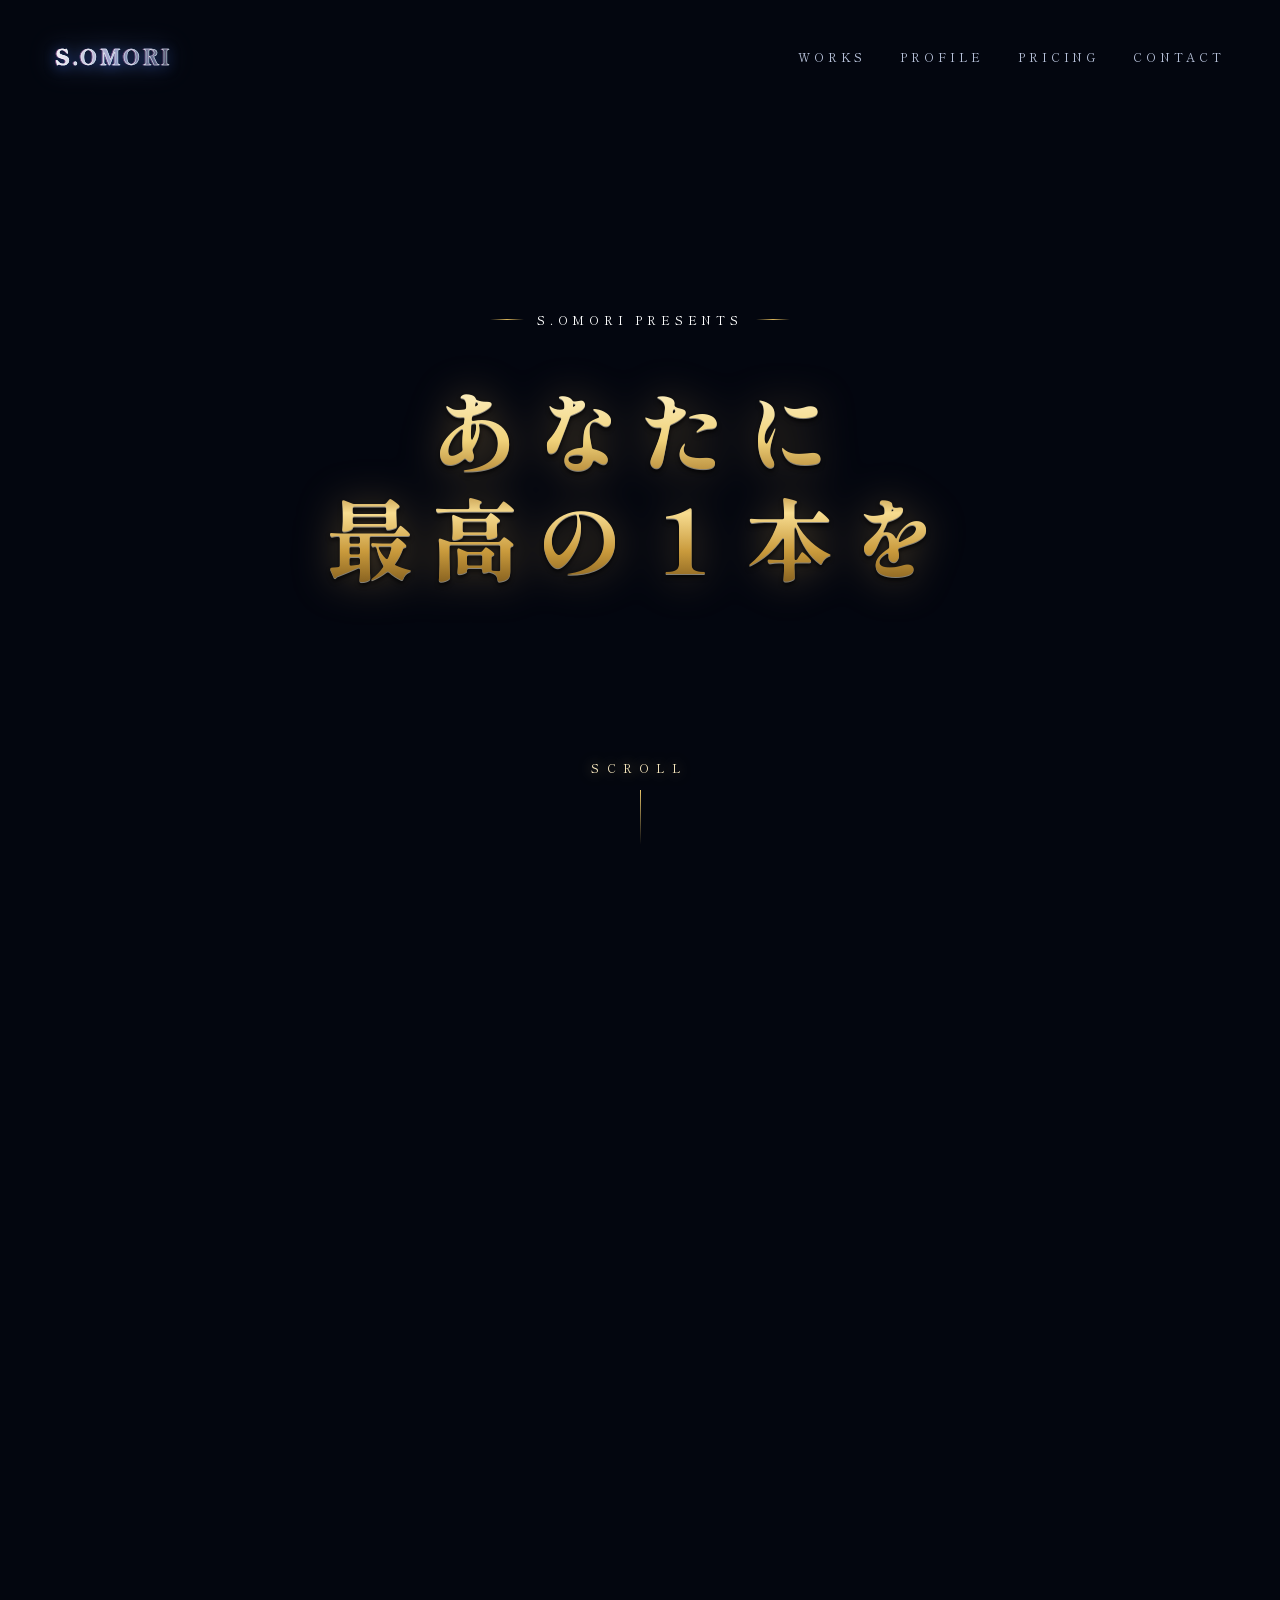
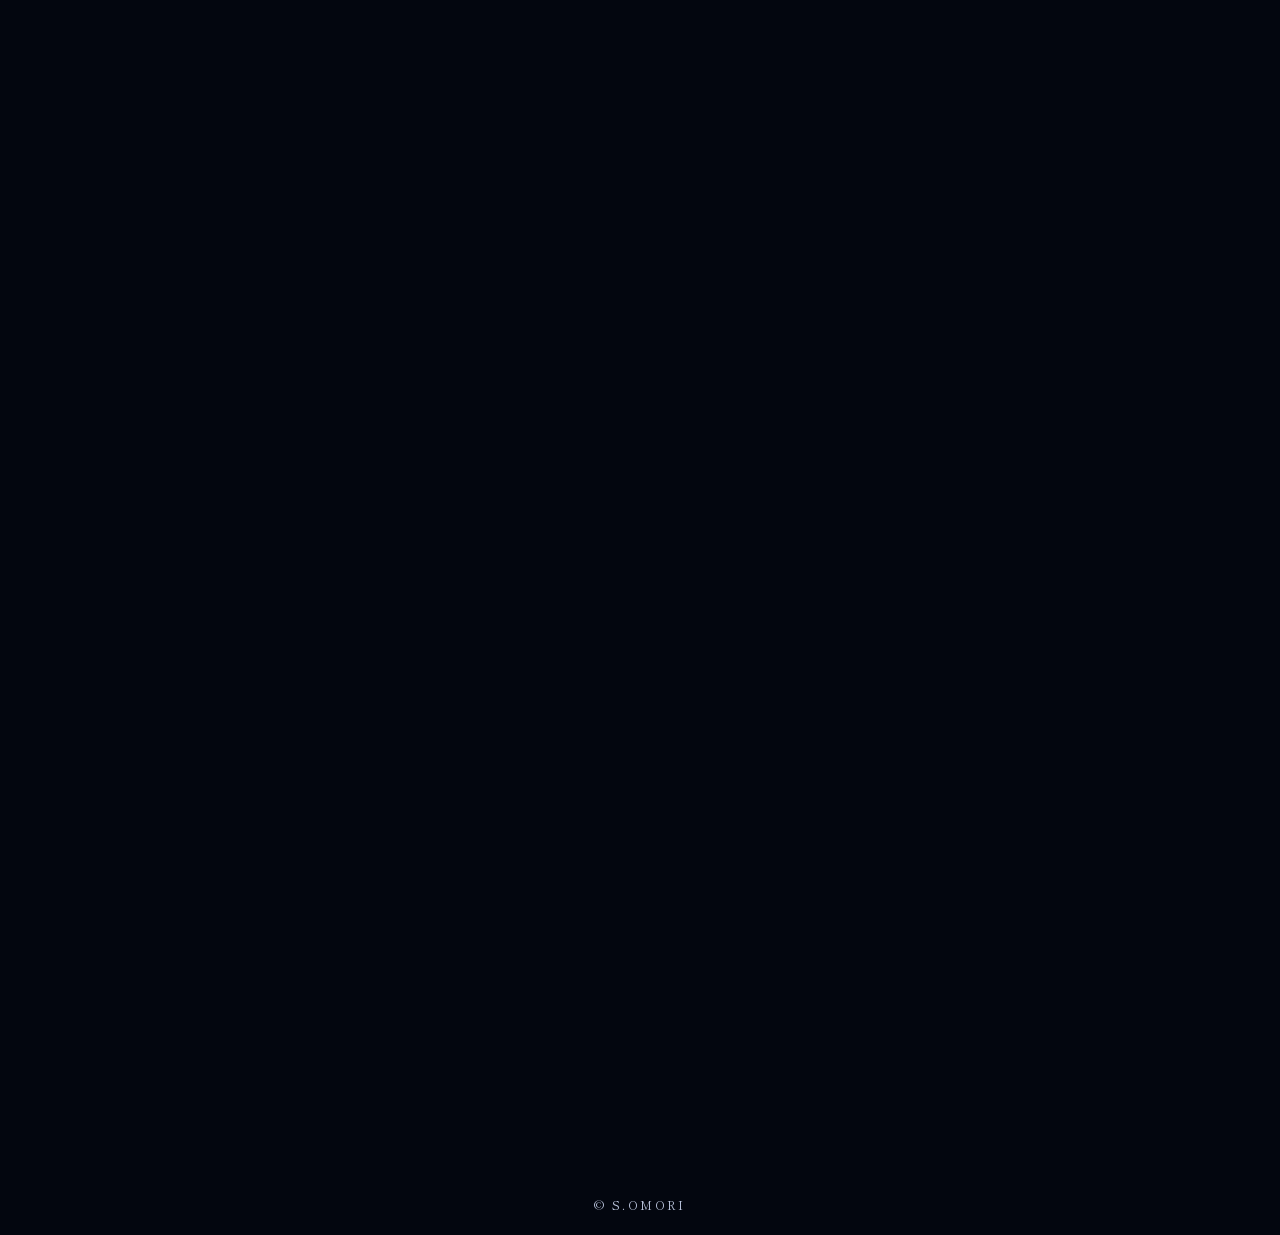
==== commit 4ba89a0b: "Glass lettering, fuller profile, tool icons and market-based pricing Render the S.OMORI logo and pro" ====
--- a/index.html
+++ b/index.html
@@ -19,7 +19,7 @@
   <div class="curtain-lite" aria-hidden="true"><i></i><i></i></div>
 
   <header class="site-header">
-    <a class="logo" href="#top">S.OMORI</a>
+    <a class="logo glass-text" href="#top">S.OMORI</a>
     <nav class="menu" aria-label="セクション">
       <a href="#works" data-menu="works">WORKS</a>
       <a href="#profile" data-menu="profile">PROFILE</a>
@@ -61,16 +61,29 @@
         <div class="profile">
           <img class="profile-img" src="images/profile.webp" alt="S.OMORIの肖像イラスト" width="1254" height="1254" loading="lazy">
           <div>
-            <h2 class="name" id="profile-title">S.OMORI</h2>
+            <h2 class="name glass-text" id="profile-title">S.OMORI</h2>
             <p class="kicker">VIDEO EDITOR / POST-PRODUCTION · SAITAMA, JP</p>
-            <p>映画宣伝と番組制作の現場で10年。予告編で培った構成とテンポで、YouTube・SNS・広告の動画を編集します。</p>
+            <p>映画宣伝と番組制作の現場で、10年間ディレクターとして映像に携わってきました。予告編づくりで磨いた構成とテンポを軸に、カット編集から色の調整、ナレーションやBGMの仕上げまで、ポストプロダクションを一貫して担当します。YouTube・SNS・広告と届け先は違っても、目指すのは「最後まで見られる一本」です。</p>
           </div>
         </div>
         <dl class="stats">
-          <div><dt>経験</dt><dd>10<span>年</span></dd></div>
-          <div><dt>自分のチャンネルで公開</dt><dd>89<span>本</span></dd></div>
+          <div>
+            <dt>映画宣伝・番組制作の現場</dt>
+            <dd>10<span>年</span></dd>
+            <p>限られた尺で作品の魅力を伝える予告編の構成と、視聴者を離さない番組のテンポを、ディレクターとして現場で積み重ねてきました。</p>
+          </div>
+          <div>
+            <dt>自分のチャンネルで公開</dt>
+            <dd>89<span>本</span></dd>
+            <p>音楽チャンネル「Fuu」で、企画からサムネイル、映像、公開までを一人で担当。量をこなしながらも、一覧で見たときに統一感が崩れない「型」づくりを得意としています。</p>
+          </div>
         </dl>
-        <p class="tools">Premiere Pro / After Effects / Photoshop / Firefly</p>
+        <ul class="tools" aria-label="使用ソフト">
+          <li><span class="tool-icon" style="--c:#9999ff;--bg:#00005b">Pr</span>Premiere Pro</li>
+          <li><span class="tool-icon" style="--c:#d291ff;--bg:#00005b">Ae</span>After Effects</li>
+          <li><span class="tool-icon" style="--c:#31a8ff;--bg:#001e36">Ps</span>Photoshop</li>
+          <li><span class="tool-icon" style="--c:#ff9a6b;--bg:#2b0b05">Ff</span>Firefly</li>
+        </ul>
       </div>
     </section>
 
@@ -79,9 +92,18 @@
         <p class="kicker">PRICING</p>
         <h2 class="foil" id="price-title">料金の目安</h2>
         <ul class="prices">
-          <li><h3>ショート動画</h3><p class="price">3,000〜8,000円<span>／1本</span></p><p>60秒まで。カット・テロップ・BGM・効果音</p></li>
-          <li><h3>YouTube動画</h3><p class="price">5,000〜20,000円<span>／1本</span></p><p>10分前後。構成の整理・テンポ調整・テロップ・音量</p></li>
-          <li><h3>広告風・予告編風</h3><p class="price">お見積り</p><p>企画・絵コンテから。商品や店舗の魅力を短く強く伝えます</p></li>
+          <li>
+            <div class="thumb thumb-vertical" aria-hidden="true"><span>SHORT · 9:16</span></div>
+            <h3>ショート動画</h3><p class="price">8,000〜15,000円<span>／1本</span></p><p>60秒まで。カット・テロップ・BGM・効果音</p>
+          </li>
+          <li>
+            <div class="thumb" aria-hidden="true"><span>YOUTUBE · 16:9</span></div>
+            <h3>YouTube動画</h3><p class="price">15,000〜30,000円<span>／1本</span></p><p>10分前後。構成の整理・テンポ調整・テロップ・音量</p>
+          </li>
+          <li>
+            <div class="thumb" aria-hidden="true"><img src="images/work-contact.webp" alt="" width="1254" height="1254" loading="lazy"></div>
+            <h3>広告風・予告編風</h3><p class="price">50,000円〜</p><p>15〜30秒・お見積り。企画・絵コンテから、商品や店舗の魅力を短く強く伝えます</p>
+          </li>
         </ul>
         <p class="note">納期・連絡方法は着手前に確認して合意します。</p>
       </div>
--- a/styles.css
+++ b/styles.css
@@ -369,11 +369,6 @@
   margin-left: 4px;
 }
 
-.tools {
-  font-size: 14px;
-  letter-spacing: 0.08em;
-}
-
 .prices {
   display: grid;
   grid-template-columns: repeat(3, 1fr);
@@ -414,6 +409,120 @@
 
 .note {
   font-size: 13px;
+}
+
+/* Glass lettering: clear body with moving specular sheen, bright rim and a
+   faint prismatic split at the edges, matching the glass cards */
+.glass-text {
+  color: transparent;
+  text-shadow: none;
+  background: linear-gradient(115deg,
+    rgba(255, 255, 255, 0.98) 0%,
+    rgba(200, 218, 255, 0.5) 22%,
+    rgba(255, 255, 255, 0.12) 38%,
+    rgba(255, 255, 255, 0.95) 50%,
+    rgba(170, 195, 255, 0.35) 66%,
+    rgba(255, 255, 255, 0.9) 100%);
+  background-size: 260% 100%;
+  -webkit-background-clip: text;
+  background-clip: text;
+  -webkit-text-stroke: 0.6px rgba(255, 255, 255, 0.75);
+  filter:
+    drop-shadow(-0.7px 0 0 rgba(255, 90, 170, 0.45))
+    drop-shadow(0.7px 0 0 rgba(80, 210, 255, 0.45))
+    drop-shadow(0 2px 6px rgba(40, 90, 220, 0.55))
+    drop-shadow(0 0 13px rgba(150, 185, 255, 0.35));
+  animation: glass-sheen 6s ease-in-out infinite;
+}
+
+@keyframes glass-sheen {
+  0%, 100% { background-position: 100% 0; }
+  50% { background-position: 0 0; }
+}
+
+/* Stats with a short explanation under each figure */
+.stats p {
+  margin: var(--space-1) 0 0;
+  font-size: 13px;
+  line-height: 1.75;
+}
+
+/* Tools: glass app tiles with the product name */
+.tools {
+  display: flex;
+  flex-wrap: wrap;
+  gap: var(--space-2) var(--space-3);
+  list-style: none;
+  padding: 0;
+  margin: var(--space-2) 0 0;
+  font-size: 13px;
+  letter-spacing: 0.06em;
+}
+
+.tools li {
+  display: flex;
+  align-items: center;
+  gap: var(--space-1);
+}
+
+.tool-icon {
+  display: grid;
+  place-items: center;
+  width: 34px;
+  height: 34px;
+  border-radius: 8px;
+  font-size: 14px;
+  font-weight: 800;
+  letter-spacing: 0;
+  color: var(--c);
+  background:
+    linear-gradient(160deg, rgba(255, 255, 255, 0.35), rgba(255, 255, 255, 0.04) 45%, transparent 60%),
+    color-mix(in srgb, var(--bg) 78%, transparent);
+  border: 1px solid color-mix(in srgb, var(--c) 55%, white 20%);
+  box-shadow:
+    inset 0 1px 0 rgba(255, 255, 255, 0.6),
+    inset 0 0 8px color-mix(in srgb, var(--c) 35%, transparent),
+    0 4px 13px rgba(0, 0, 0, 0.45);
+}
+
+/* Pricing thumbnails */
+.thumb {
+  position: relative;
+  aspect-ratio: 16 / 9;
+  margin: calc(var(--space-3) * -1) calc(var(--space-3) * -1) var(--space-2);
+  border-radius: var(--space-2) var(--space-2) 0 0;
+  overflow: hidden;
+  display: grid;
+  place-items: center;
+  background:
+    linear-gradient(160deg, rgba(255, 255, 255, 0.14), transparent 55%),
+    repeating-linear-gradient(45deg, rgba(255, 255, 255, 0.05) 0 8px, transparent 8px 16px),
+    rgba(10, 22, 64, 0.6);
+  border-bottom: 1px solid rgba(255, 255, 255, 0.18);
+}
+
+.thumb span {
+  font-size: 11px;
+  letter-spacing: 0.3em;
+  color: var(--muted);
+}
+
+.thumb img {
+  width: 100%;
+  height: 100%;
+  object-fit: cover;
+}
+
+/* a 9:16 frame sits centred inside the same-height slot */
+.thumb-vertical span {
+  display: grid;
+  place-items: center;
+  height: 100%;
+  aspect-ratio: 9 / 16;
+  border-left: 1px solid rgba(255, 255, 255, 0.2);
+  border-right: 1px solid rgba(255, 255, 255, 0.2);
+  background: rgba(255, 255, 255, 0.04);
+  writing-mode: vertical-rl;
 }
 
 .footer {
@@ -495,7 +604,12 @@
   }
 
   .profile {
-    grid-template-columns: 89px 1fr;
+    grid-template-columns: 1fr;
+    gap: var(--space-3);
+  }
+
+  .stats {
+    grid-template-columns: 1fr;
     gap: var(--space-3);
   }
 
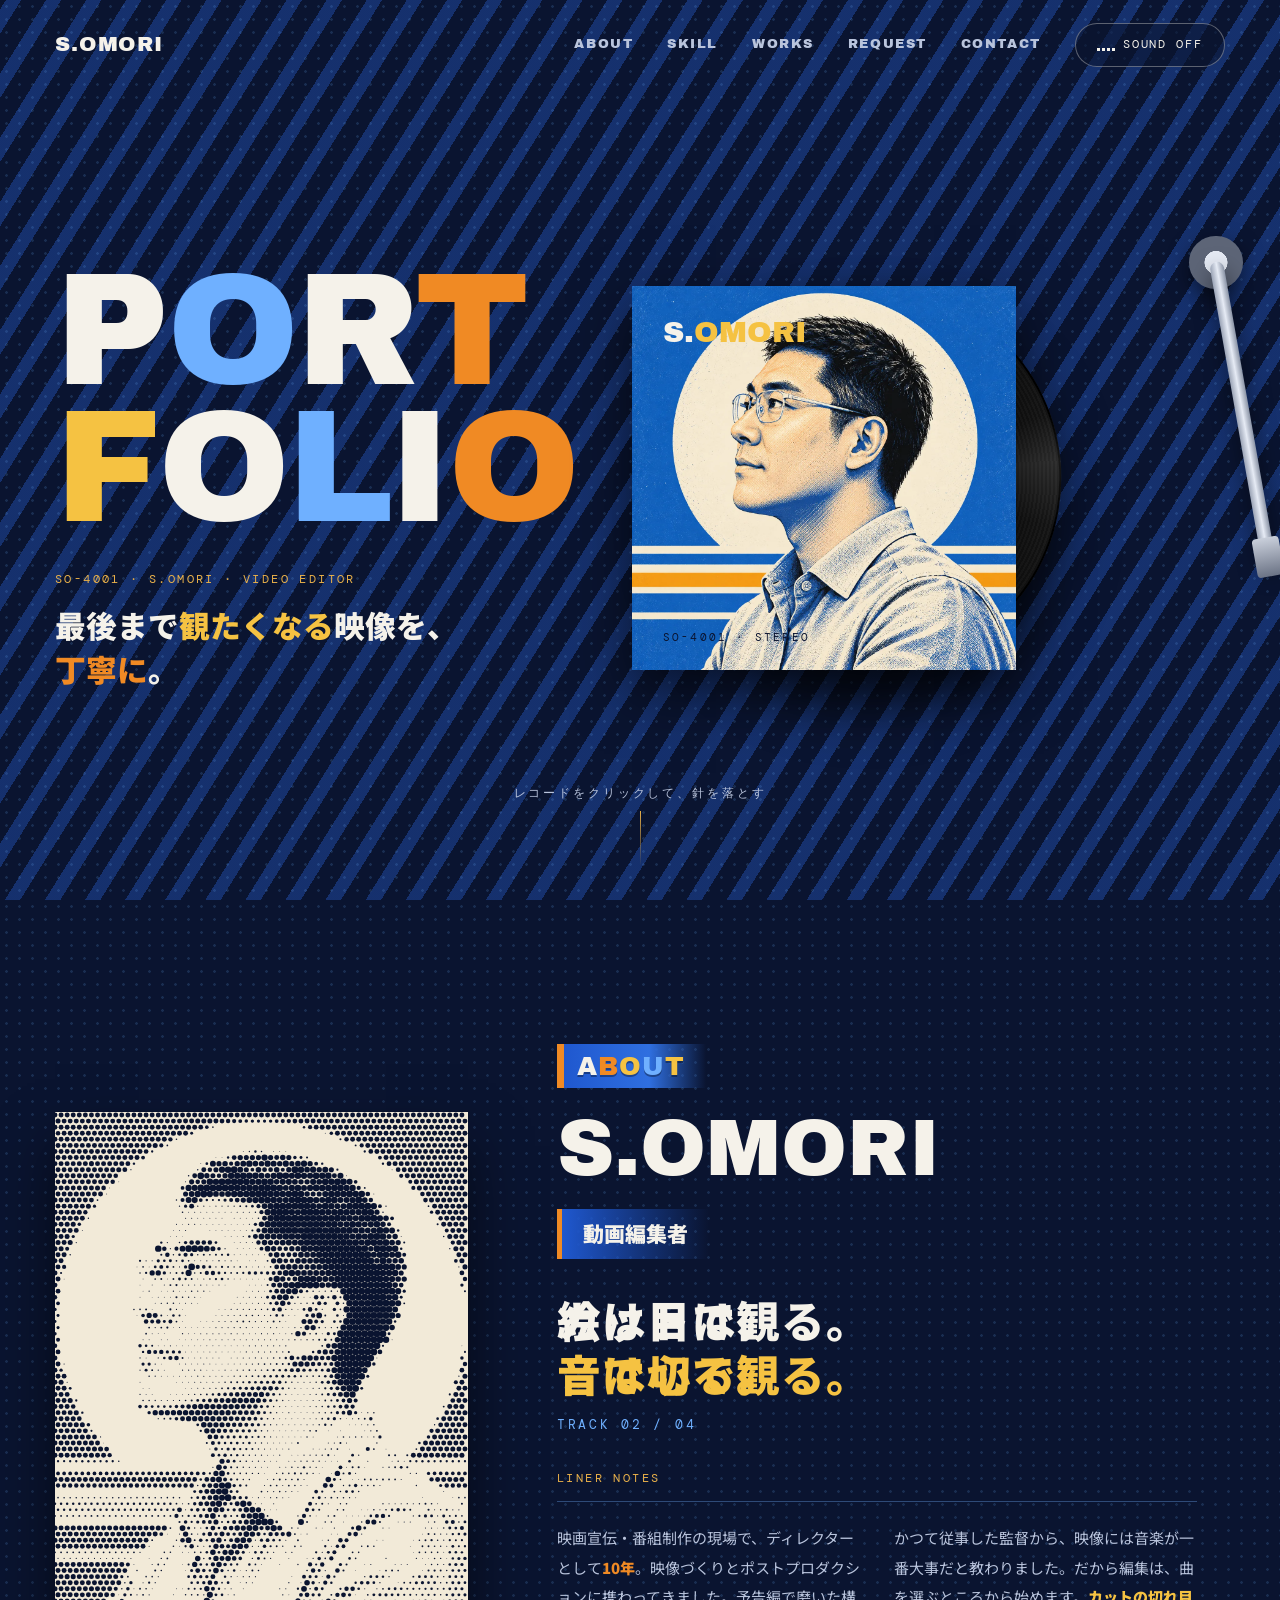
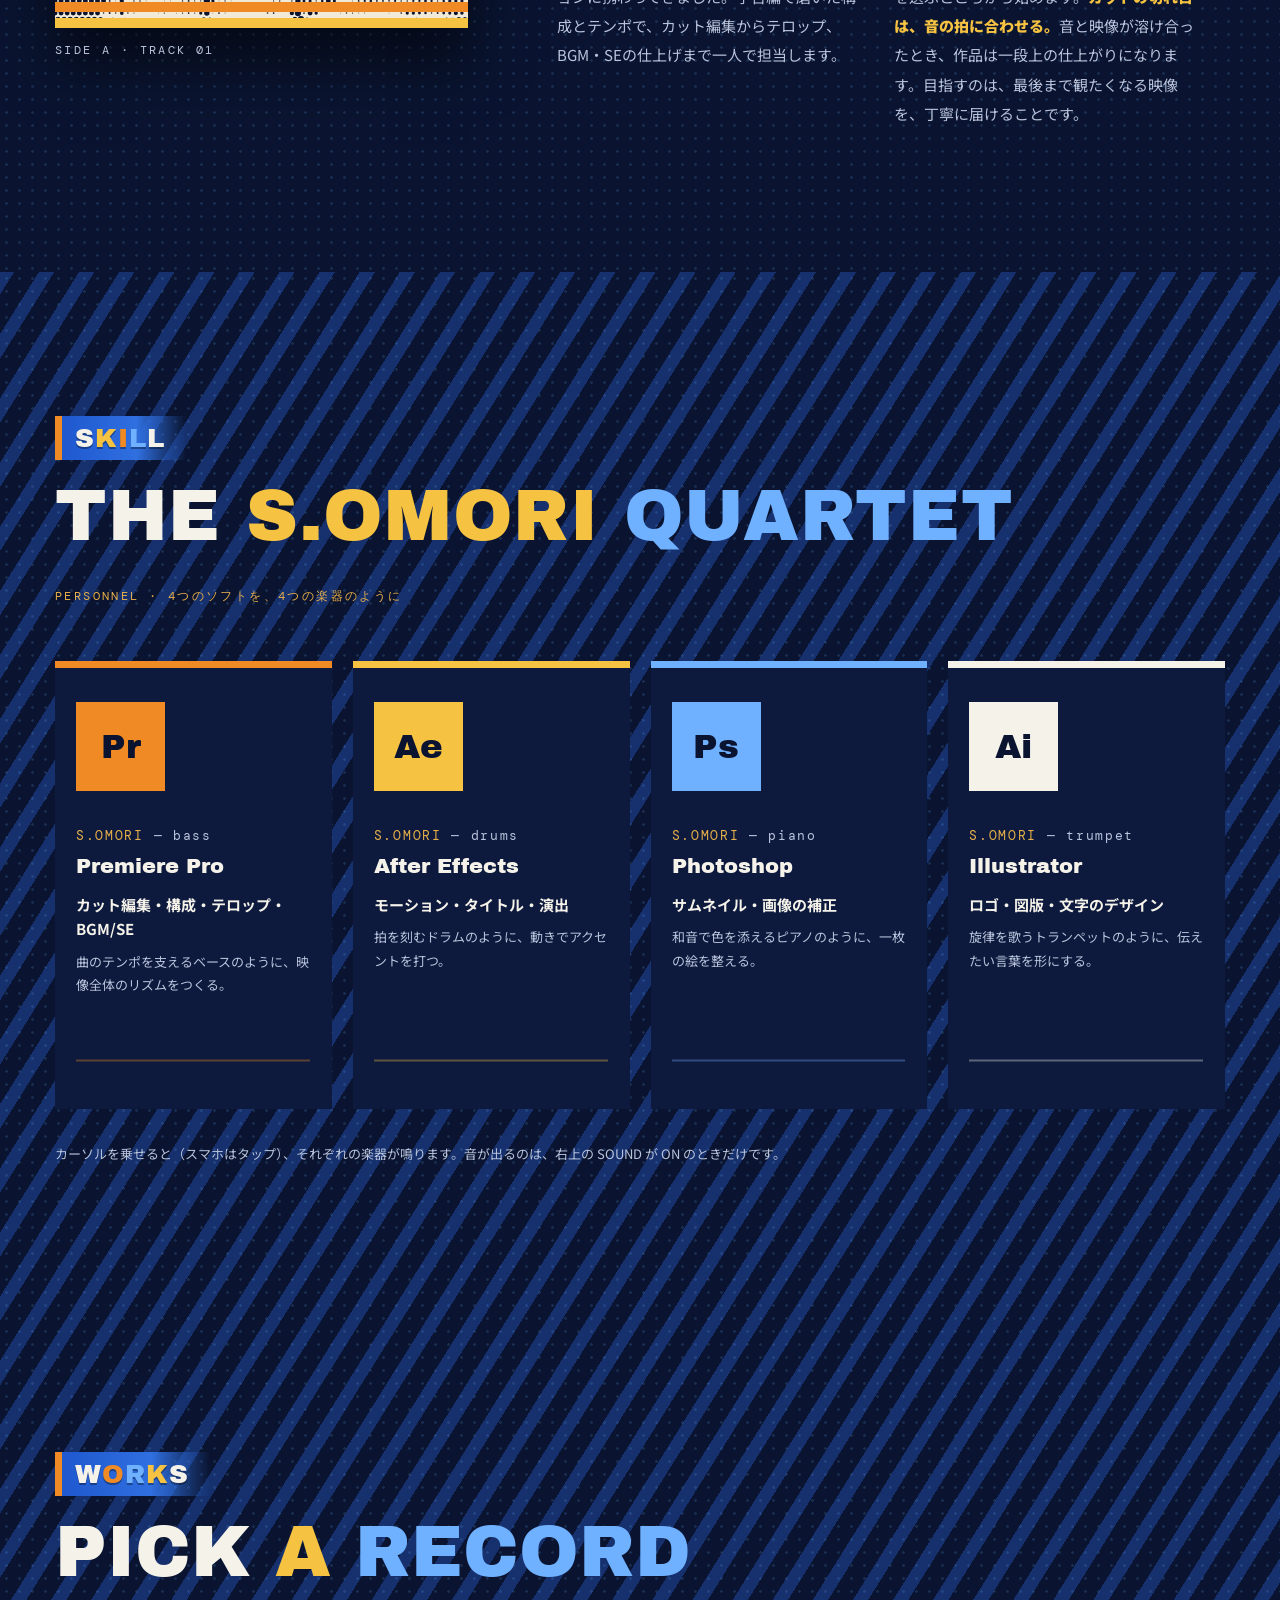
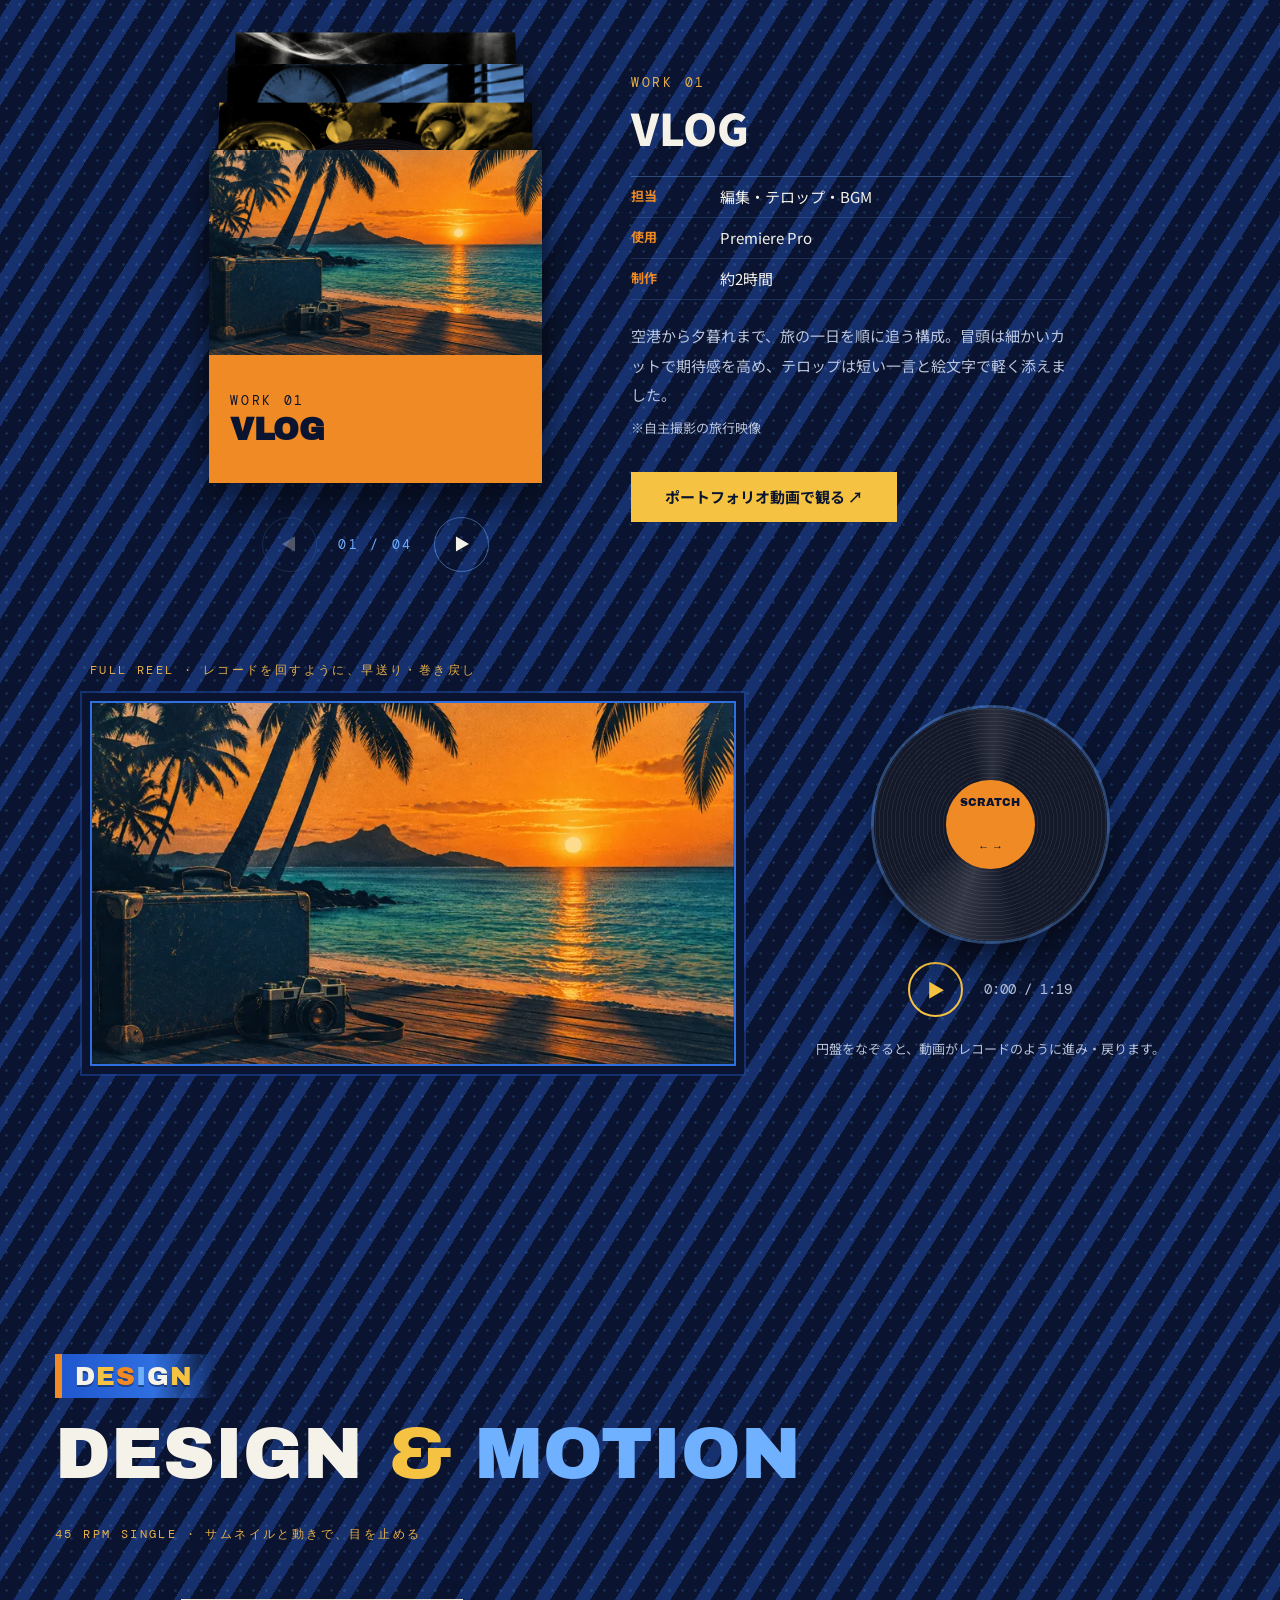
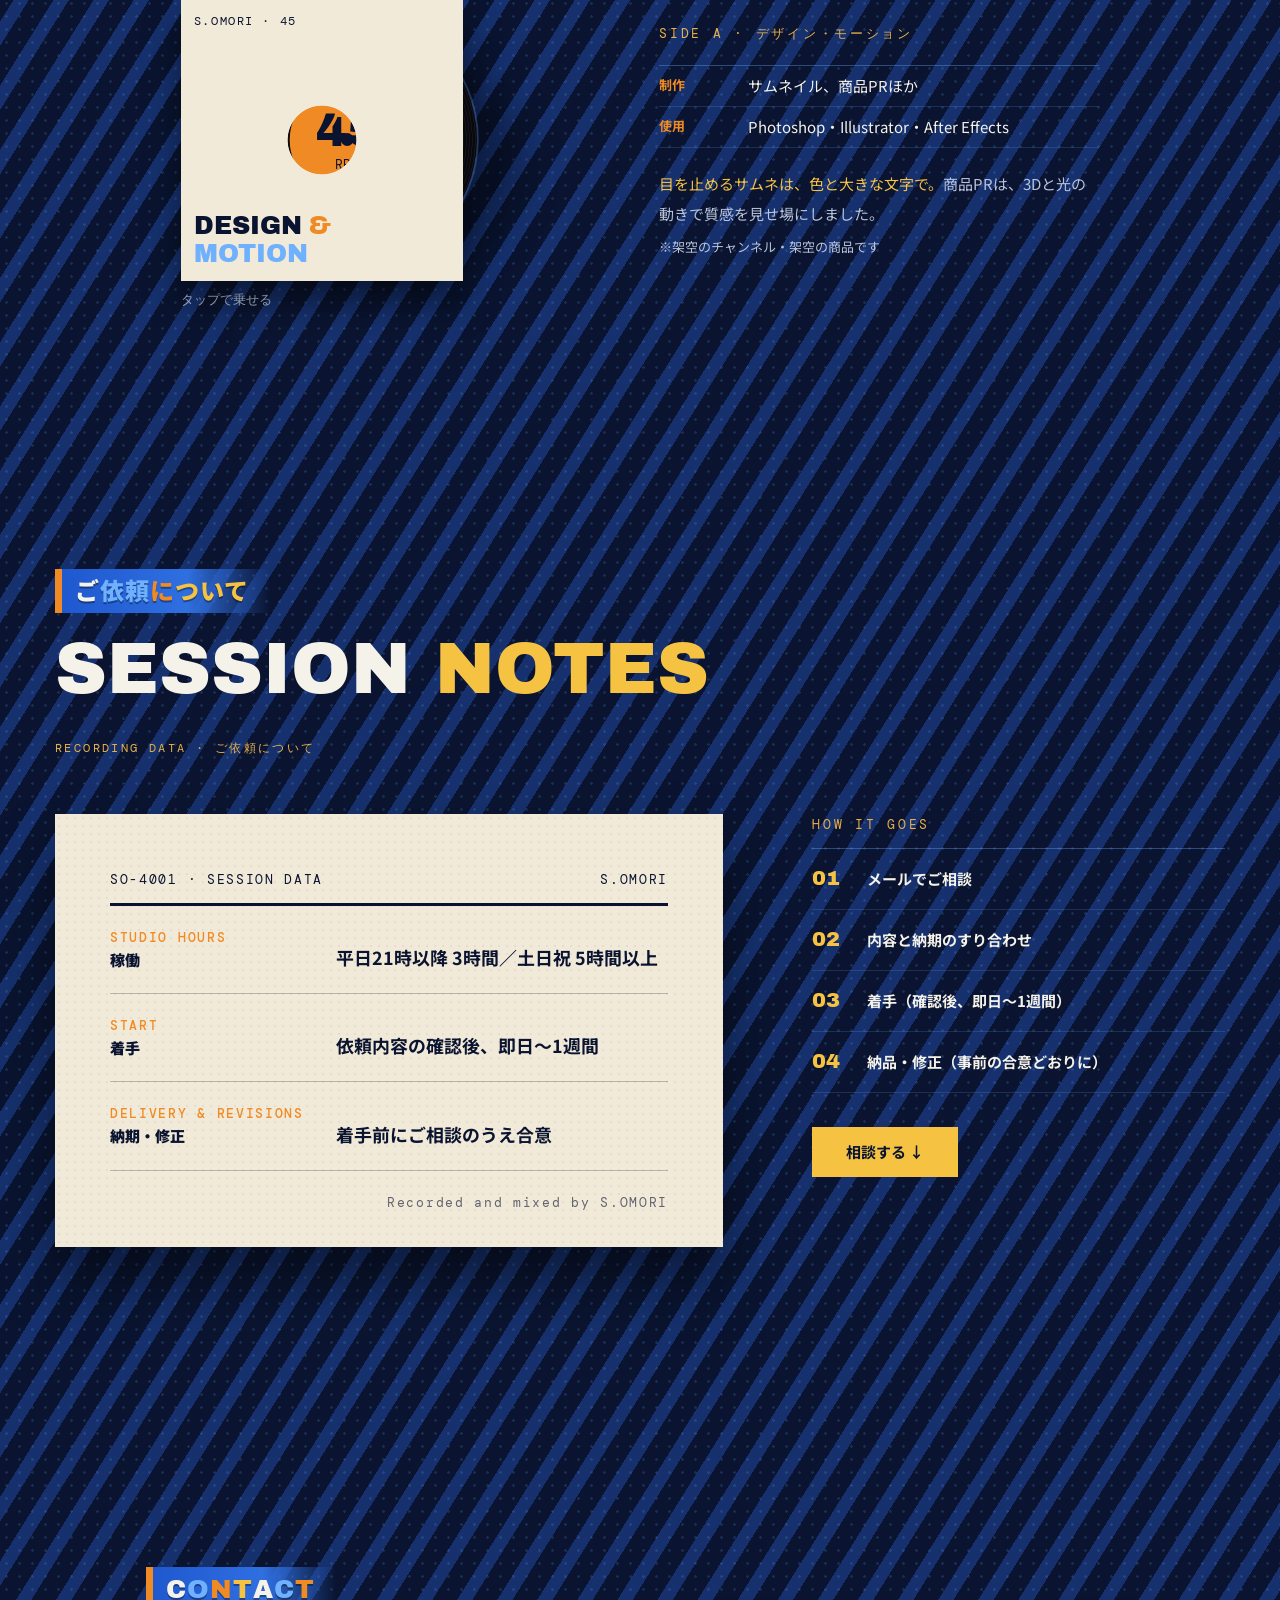
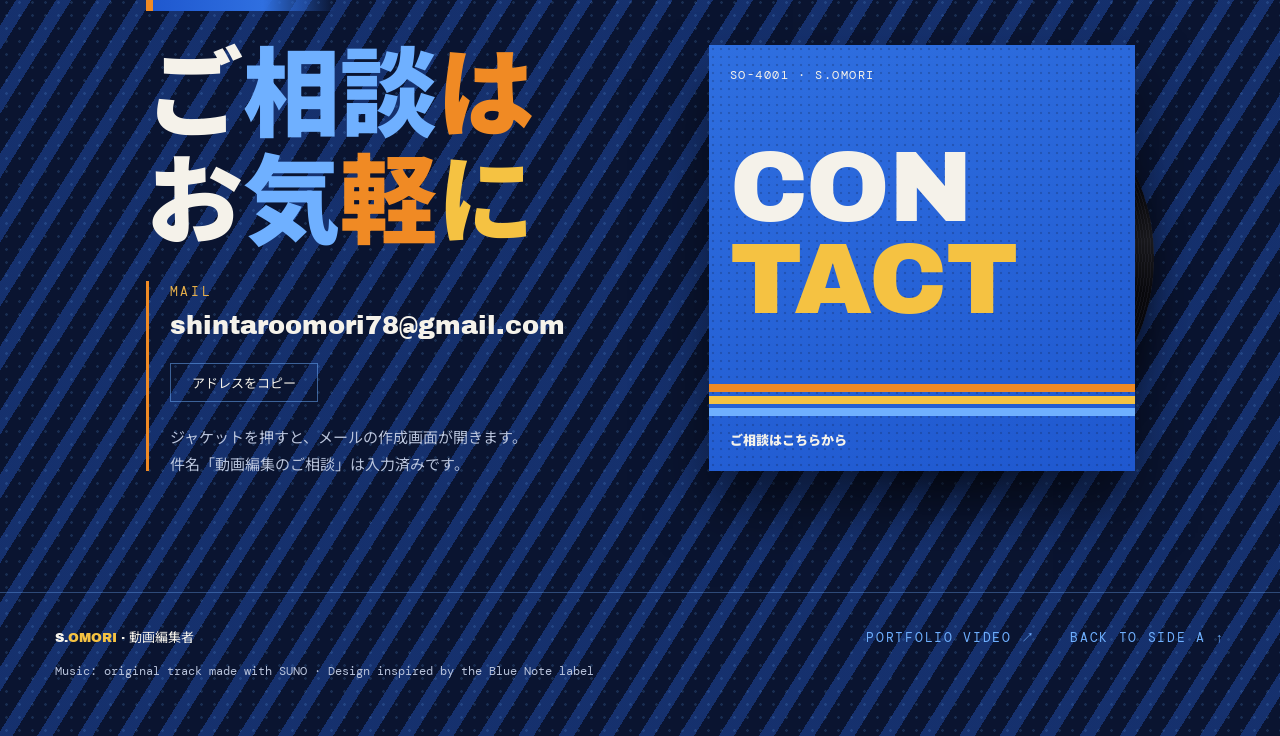
==== commit b91939de: "Make Drop the Needle the site's top page; /needle/ forwards to it The award-stage design stays on ar" ====
--- a/index.html
+++ b/index.html
@@ -3,123 +3,376 @@
 <head>
   <meta charset="utf-8">
   <meta name="viewport" content="width=device-width, initial-scale=1">
-  <title>S.OMORI — Video Editor / Post-Production</title>
-  <meta name="description" content="映像編集・ポストプロダクションのS.OMORI。予告編で培った構成とテンポで、最後まで見られる一本をつくります。">
+  <title>S.OMORI — Drop the Needle</title>
+  <meta name="description" content="動画編集者 S.OMORI のポートフォリオ。針を落として、音楽と一緒にご覧ください。">
   <link rel="preconnect" href="https://fonts.googleapis.com">
   <link rel="preconnect" href="https://fonts.gstatic.com" crossorigin>
-  <link href="https://fonts.googleapis.com/css2?family=Shippori+Mincho+B1:wght@400;500;700;800&display=swap" rel="stylesheet">
-  <link rel="stylesheet" href="styles.css">
-  <script type="module" src="main.js"></script>
+  <link href="https://fonts.googleapis.com/css2?family=Archivo+Black&family=Noto+Sans+JP:wght@500;700;900&family=DM+Mono:wght@500&display=swap" rel="stylesheet">
+  <link rel="stylesheet" href="styles.css?v=f353090-top">
+  <script type="module" src="needle.js?v=f353090-top"></script>
 </head>
 <body>
 
-  <!-- Stage: WebGL curtain and glass cards (wide screens) -->
-  <canvas id="stage" aria-hidden="true"></canvas>
-  <!-- Lightweight curtain for phones and reduced motion -->
-  <div class="curtain-lite" aria-hidden="true"><i></i><i></i></div>
-
   <header class="site-header">
-    <a class="logo glass-text" href="#top">S.OMORI</a>
-    <nav class="menu" aria-label="セクション">
-      <a href="#works" data-menu="works">WORKS</a>
-      <a href="#profile" data-menu="profile">PROFILE</a>
-      <a href="#pricing" data-menu="pricing">PRICING</a>
-      <a href="#contact" data-menu="contact">CONTACT</a>
+    <a class="logo" href="#top">S.OMORI</a>
+    <nav class="nav" aria-label="セクション">
+      <a href="#about">ABOUT</a>
+      <a href="#skills">SKILL</a>
+      <a href="#works">WORKS</a>
+      <a href="#request">REQUEST</a>
+      <a href="#contact">CONTACT</a>
     </nav>
+    <button class="sound" type="button" aria-pressed="false" aria-label="音楽を再生">
+      <span class="sound-bars" aria-hidden="true"><i></i><i></i><i></i><i></i></span>
+      <span class="sound-label">SOUND OFF</span>
+    </button>
   </header>
 
-  <div class="intro-copy" id="intro-copy">
-    <p class="kicker">S.OMORI PRESENTS</p>
-    <h1 class="foil">あなたに<br>最高の１本を</h1>
-    <p class="scroll-cue">SCROLL<span></span></p>
-  </div>
-
   <main id="top">
-    <section class="intro" id="intro" aria-label="オープニング"></section>
-
-    <section class="chapter" id="works" data-chapter data-menu="works" aria-labelledby="w1-title">
-      <div class="panel">
-        <p class="kicker">NOMINEE · CM STYLE · 27.7 SEC</p>
-        <h2 class="foil" id="w1-title">はじまりの一杯</h2>
-        <img class="panel-media" src="images/work-contact.webp" alt="" width="1254" height="1254" loading="lazy">
-        <p>朝のコーヒーを、映画の予告編のように見せる27.7秒の広告風動画。13コマの絵コンテから素材を組み立て、カット・音・色で一本の流れにしました。</p>
-        <a class="button" href="https://www.youtube.com/watch?v=XSqKaXFOzk4" target="_blank" rel="noopener">YouTubeで見る</a>
-      </div>
-    </section>
-
-    <section class="chapter" id="works-fuu" data-chapter data-menu="works" aria-labelledby="w2-title">
-      <div class="panel">
-        <p class="kicker">NOMINEE · MUSIC CHANNEL</p>
-        <h2 class="foil" id="w2-title">Fuu</h2>
-        <p>オリジナル楽曲の音楽チャンネルを運営。曲ごとにサムネイルと映像を作り、89本を公開しました。量をこなしながら、一覧で見たときの統一感を保つ型づくりが得意です。</p>
-        <a class="button" href="https://www.youtube.com/@fuu_music" target="_blank" rel="noopener">チャンネルを見る</a>
-      </div>
-    </section>
-
-    <section class="chapter" id="profile" data-chapter data-menu="profile" aria-labelledby="profile-title">
-      <div class="panel panel-wide">
-        <div class="profile">
-          <img class="profile-img" src="images/profile.webp" alt="S.OMORIの肖像イラスト" width="1254" height="1254" loading="lazy">
-          <div>
-            <h2 class="name glass-text" id="profile-title">S.OMORI</h2>
-            <p class="kicker">VIDEO EDITOR / POST-PRODUCTION · SAITAMA, JP</p>
-            <p>映画宣伝と番組制作の現場で、10年間ディレクターとして映像に携わってきました。予告編づくりで磨いた構成とテンポを軸に、カット編集から色の調整、ナレーションやBGMの仕上げまで、ポストプロダクションを一貫して担当します。YouTube・SNS・広告と届け先は違っても、目指すのは「最後まで見られる一本」です。</p>
-          </div>
-        </div>
-        <dl class="stats">
-          <div>
-            <dt>映画宣伝・番組制作の現場</dt>
-            <dd>10<span>年</span></dd>
-            <p>限られた尺で作品の魅力を伝える予告編の構成と、視聴者を離さない番組のテンポを、ディレクターとして現場で積み重ねてきました。</p>
-          </div>
-          <div>
-            <dt>自分のチャンネルで公開</dt>
-            <dd>89<span>本</span></dd>
-            <p>音楽チャンネル「Fuu」で、企画からサムネイル、映像、公開までを一人で担当。量をこなしながらも、一覧で見たときに統一感が崩れない「型」づくりを得意としています。</p>
-          </div>
-        </dl>
-        <ul class="tools" aria-label="使用ソフト">
-          <li><span class="tool-icon" style="--c:#9999ff;--bg:#00005b">Pr</span>Premiere Pro</li>
-          <li><span class="tool-icon" style="--c:#d291ff;--bg:#00005b">Ae</span>After Effects</li>
-          <li><span class="tool-icon" style="--c:#31a8ff;--bg:#001e36">Ps</span>Photoshop</li>
-          <li><span class="tool-icon" style="--c:#ff9a6b;--bg:#2b0b05">Ff</span>Firefly</li>
-        </ul>
-      </div>
-    </section>
-
-    <section class="chapter" id="pricing" data-chapter data-menu="pricing" aria-labelledby="price-title">
-      <div class="panel panel-wide">
-        <p class="kicker">PRICING</p>
-        <h2 class="foil" id="price-title">料金の目安</h2>
-        <ul class="prices">
-          <li>
-            <div class="thumb thumb-vertical" aria-hidden="true"><span>SHORT · 9:16</span></div>
-            <h3>ショート動画</h3><p class="price">8,000〜15,000円<span>／1本</span></p><p>60秒まで。カット・テロップ・BGM・効果音</p>
-          </li>
-          <li>
-            <div class="thumb" aria-hidden="true"><span>YOUTUBE · 16:9</span></div>
-            <h3>YouTube動画</h3><p class="price">15,000〜30,000円<span>／1本</span></p><p>10分前後。構成の整理・テンポ調整・テロップ・音量</p>
-          </li>
-          <li>
-            <div class="thumb" aria-hidden="true"><img src="images/work-contact.webp" alt="" width="1254" height="1254" loading="lazy"></div>
-            <h3>広告風・予告編風</h3><p class="price">50,000円〜</p><p>15〜30秒・お見積り。企画・絵コンテから、商品や店舗の魅力を短く強く伝えます</p>
-          </li>
-        </ul>
-        <p class="note">納期・連絡方法は着手前に確認して合意します。</p>
-      </div>
-    </section>
-
-    <section class="chapter" id="contact" data-chapter data-menu="contact" aria-labelledby="contact-title">
-      <div class="panel">
-        <p class="kicker">AND THE NEXT FILM IS…</p>
-        <h2 class="foil" id="contact-title">次の一本を、<br>一緒につくりませんか。</h2>
-        <a class="button button-gold" href="mailto:shintaroomori78@gmail.com">メールで相談する</a>
-        <p class="address">shintaroomori78@gmail.com</p>
+    <section class="hero" aria-labelledby="hero-title">
+      <div class="hero-copy">
+        <h1 class="title" id="hero-title" aria-label="PORTFOLIO">
+          <span class="row">
+            <span class="ch w">P</span><span class="ch s">O</span><span class="ch w">R</span><span class="ch o">T</span>
+          </span>
+          <span class="row">
+            <span class="ch y">F</span><span class="ch w">O</span><span class="ch s">L</span><span class="ch w">I</span><span class="ch o">O</span>
+          </span>
+        </h1>
+        <p class="catalog">SO-4001 · S.OMORI · VIDEO EDITOR</p>
+        <p class="tagline"><span class="phrase">最後まで</span><span class="phrase y">観たくなる</span><span class="phrase">映像を、</span><span class="phrase"><span class="o">丁寧に</span>。</span></p>
+      </div>
+
+      <div class="deck">
+        <button class="record" type="button" aria-label="針を落として音楽を再生">
+          <span class="vinyl" aria-hidden="true">
+            <span class="grooves"></span>
+            <span class="label">S.OMORI<br>SIDE A</span>
+          </span>
+        </button>
+
+        <div class="sleeve" aria-hidden="true">
+          <img src="images/portrait.webp" alt="" width="1254" height="1254">
+          <span class="sleeve-name"><span class="w">S.</span><span class="y">OMORI</span></span>
+          <span class="sleeve-cat">SO-4001 · STEREO</span>
+        </div>
+
+        <div class="tonearm" aria-hidden="true">
+          <span class="pivot"></span>
+          <span class="arm"><span class="head"></span></span>
+        </div>
+      </div>
+
+      <p class="cue" aria-live="polite">
+        <span class="cue-text">レコードをクリックして、針を落とす</span>
+        <span class="cue-line" aria-hidden="true"></span>
+      </p>
+    </section>
+
+        <section id="about" class="about" aria-labelledby="about-title">
+      <div class="halftone-wrap">
+        <canvas class="halftone" role="img" aria-label="S.OMORIの肖像（網点で描いたもの）"></canvas>
+        <p class="side">SIDE A · TRACK 01</p>
+      </div>
+      <div class="about-copy">
+        <p class="tag" aria-hidden="true"><span class="w">A</span><span class="o">B</span><span class="y">O</span><span class="s">U</span><span class="y">T</span></p>
+        <h2 class="name" id="about-title">S.OMORI</h2>
+        <p class="role">動画編集者</p>
+        <div class="credo">
+          <ol class="credo-lines">
+            <li class="is-on"><span class="w">カットは、</span><span class="y">音で切る。</span></li>
+            <li><span class="w">絵は目で観る。</span><span class="y">音は心で観る。</span></li>
+            <li><span class="w">音が鳴った瞬間、</span><span class="y">映像は動き出す。</span></li>
+            <li><span class="w">いい映像は、</span><span class="y">目を閉じても伝わる。</span></li>
+          </ol>
+          <p class="credo-count" aria-hidden="true">TRACK <span class="credo-now">01</span> / 04</p>
+        </div>
+        <p class="catalog">LINER NOTES</p>
+        <div class="notes">
+          <p>映画宣伝・番組制作の現場で、ディレクターとして<strong class="o">10年</strong>。映像づくりとポストプロダクションに携わってきました。予告編で磨いた構成とテンポで、カット編集からテロップ、BGM・SEの仕上げまで一人で担当します。</p>
+          <p>かつて従事した監督から、映像には音楽が一番大事だと教わりました。だから編集は、曲を選ぶところから始めます。<strong class="y">カットの切れ目は、音の拍に合わせる。</strong>音と映像が溶け合ったとき、作品は一段上の仕上がりになります。目指すのは、最後まで観たくなる映像を、丁寧に届けることです。</p>
+        </div>
+      </div>
+    </section>
+    <section id="skills" class="quartet" aria-labelledby="quartet-title">
+      <p class="tag" aria-hidden="true"><span class="w">S</span><span class="y">K</span><span class="o">I</span><span class="s">L</span><span class="w">L</span></p>
+      <h2 class="quartet-title" id="quartet-title"><span class="w">THE</span> <span class="y">S.OMORI</span> <span class="s">QUARTET</span></h2>
+      <p class="catalog">PERSONNEL · 4つのソフトを、4つの楽器のように</p>
+
+      <ul class="players">
+        <li class="player" tabindex="0" data-voice="bass">
+          <span class="badge">Pr</span>
+          <span class="credit">S.OMORI <span class="instr">— bass</span></span>
+          <span class="tool">Premiere Pro</span>
+          <span class="part">カット編集・構成・テロップ・BGM/SE</span>
+          <span class="part-note">曲のテンポを支えるベースのように、映像全体のリズムをつくる。</span>
+          <canvas class="wave" aria-hidden="true"></canvas>
+        </li>
+        <li class="player" tabindex="0" data-voice="drums">
+          <span class="badge">Ae</span>
+          <span class="credit">S.OMORI <span class="instr">— drums</span></span>
+          <span class="tool">After Effects</span>
+          <span class="part">モーション・タイトル・演出</span>
+          <span class="part-note">拍を刻むドラムのように、動きでアクセントを打つ。</span>
+          <canvas class="wave" aria-hidden="true"></canvas>
+        </li>
+        <li class="player" tabindex="0" data-voice="piano">
+          <span class="badge">Ps</span>
+          <span class="credit">S.OMORI <span class="instr">— piano</span></span>
+          <span class="tool">Photoshop</span>
+          <span class="part">サムネイル・画像の補正</span>
+          <span class="part-note">和音で色を添えるピアノのように、一枚の絵を整える。</span>
+          <canvas class="wave" aria-hidden="true"></canvas>
+        </li>
+        <li class="player" tabindex="0" data-voice="horn">
+          <span class="badge">Ai</span>
+          <span class="credit">S.OMORI <span class="instr">— trumpet</span></span>
+          <span class="tool">Illustrator</span>
+          <span class="part">ロゴ・図版・文字のデザイン</span>
+          <span class="part-note">旋律を歌うトランペットのように、伝えたい言葉を形にする。</span>
+          <canvas class="wave" aria-hidden="true"></canvas>
+        </li>
+      </ul>
+      <p class="quartet-hint">カーソルを乗せると（スマホはタップ）、それぞれの楽器が鳴ります。音が出るのは、右上の SOUND が ON のときだけです。</p>
+    </section>
+    <section id="works" class="works" aria-labelledby="works-title">
+      <p class="tag" aria-hidden="true"><span class="w">W</span><span class="o">O</span><span class="s">R</span><span class="y">K</span><span class="w">S</span></p>
+      <h2 class="works-title" id="works-title"><span class="w">PICK</span> <span class="y">A</span> <span class="s">RECORD</span></h2>
+
+      <div class="works-body">
+        <div class="crate">
+          <div class="bin" tabindex="0" aria-label="作品のレコード棚。左右の矢印キーでめくれます">
+          <button class="jacket" type="button" style="--c: var(--orange)" aria-controls="work-info" data-cue="18.5" aria-label="WORK 01 VLOGを選ぶ">
+            <span class="disc" aria-hidden="true"><span class="disc-label">01</span></span>
+            <span class="jacket-face">
+              <span class="jacket-art"><img src="images/work-01.webp" alt="" width="800" height="494" loading="lazy"></span>
+              <span class="jacket-type"><span class="jacket-no">WORK 01</span><span class="jacket-title">VLOG</span></span>
+            </span>
+          </button>
+          <button class="jacket" type="button" style="--c: var(--yellow)" aria-controls="work-info" data-cue="34.5" aria-label="WORK 02 縦型ショートを選ぶ">
+            <span class="disc" aria-hidden="true"><span class="disc-label">02</span></span>
+            <span class="jacket-face">
+              <span class="jacket-art"><img src="images/work-02.webp" alt="" width="800" height="494" loading="lazy"></span>
+              <span class="jacket-type"><span class="jacket-no">WORK 02</span><span class="jacket-title">縦型ショート</span></span>
+            </span>
+          </button>
+          <button class="jacket" type="button" style="--c: var(--sky)" aria-controls="work-info" data-cue="46.5" aria-label="WORK 03 ビジネス解説を選ぶ">
+            <span class="disc" aria-hidden="true"><span class="disc-label">03</span></span>
+            <span class="jacket-face">
+              <span class="jacket-art"><img src="images/work-03.webp" alt="" width="800" height="494" loading="lazy"></span>
+              <span class="jacket-type"><span class="jacket-no">WORK 03</span><span class="jacket-title">ビジネス解説</span></span>
+            </span>
+          </button>
+          <button class="jacket" type="button" style="--c: var(--white)" aria-controls="work-info" aria-label="SIDE B Fuuを選ぶ">
+            <span class="disc" aria-hidden="true"><span class="disc-label">B</span></span>
+            <span class="jacket-face">
+              <span class="jacket-art"><img src="images/work-04.webp" alt="" width="800" height="494" loading="lazy"></span>
+              <span class="jacket-type"><span class="jacket-no">SIDE B · MUSIC</span><span class="jacket-title">Fuu</span></span>
+            </span>
+          </button>
+          </div>
+          <div class="crate-nav">
+            <button class="crate-btn" type="button" data-step="-1" aria-label="前の作品">◀</button>
+            <p class="crate-count" aria-hidden="true"><span class="crate-now">01</span> / 04</p>
+            <button class="crate-btn" type="button" data-step="1" aria-label="次の作品">▶</button>
+          </div>
+        </div>
+
+        <div class="work-info" id="work-info" aria-live="polite">
+          <article class="work">
+            <p class="work-no">WORK 01</p>
+            <h3 class="work-title">VLOG</h3>
+            <dl class="work-meta">
+              <div><dt>担当</dt><dd>編集・テロップ・BGM</dd></div>
+              <div><dt>使用</dt><dd>Premiere Pro</dd></div>
+              <div><dt>制作</dt><dd>約2時間</dd></div>
+            </dl>
+            <p class="work-comment">空港から夕暮れまで、旅の一日を順に追う構成。冒頭は細かいカットで期待感を高め、テロップは短い一言と絵文字で軽く添えました。</p>
+            <p class="work-note">※自主撮影の旅行映像</p>
+            <a class="work-link" href="https://youtu.be/6_9yEwsXHRM" target="_blank" rel="noopener">ポートフォリオ動画で観る ↗</a>
+          </article>
+          <article class="work" hidden>
+            <p class="work-no">WORK 02</p>
+            <h3 class="work-title">縦型ショート</h3>
+            <dl class="work-meta">
+              <div><dt>担当</dt><dd>編集・テロップ・SE</dd></div>
+              <div><dt>使用</dt><dd>Premiere Pro・After Effects</dd></div>
+              <div><dt>制作</dt><dd>約1時間</dd></div>
+            </dl>
+            <p class="work-comment">冒頭で結果を見せ、約3秒ごとにカットを切り替えて離脱を防ぐ構成。字幕は大きく、動きに合わせた効果音で目を止めます。</p>
+            <p class="work-note">※架空のチャンネルです</p>
+            <a class="work-link" href="https://youtu.be/6_9yEwsXHRM" target="_blank" rel="noopener">ポートフォリオ動画で観る ↗</a>
+          </article>
+          <article class="work" hidden>
+            <p class="work-no">WORK 03</p>
+            <h3 class="work-title">ビジネス解説</h3>
+            <dl class="work-meta">
+              <div><dt>担当</dt><dd>構成・図解・編集・テロップ</dd></div>
+              <div><dt>使用</dt><dd>Photoshop・Premiere Pro</dd></div>
+              <div><dt>制作</dt><dd>約1時間</dd></div>
+            </dl>
+            <p class="work-comment">結論→3つのポイント→まとめの順に、図を1つずつ動かして理解の負担を減らす設計。話者を画面に置き、信頼感と間を出しました。</p>
+            <p class="work-note">※架空のチャンネルです／図解は自作</p>
+            <a class="work-link" href="https://youtu.be/6_9yEwsXHRM" target="_blank" rel="noopener">ポートフォリオ動画で観る ↗</a>
+          </article>
+          <article class="work" hidden>
+            <p class="work-no">SIDE B · MUSIC CHANNEL</p>
+            <h3 class="work-title">Fuu</h3>
+            <dl class="work-meta">
+              <div><dt>内容</dt><dd>オリジナル楽曲の音楽チャンネル</dd></div>
+              <div><dt>担当</dt><dd>運営・サムネイル・映像</dd></div>
+            </dl>
+            <p class="work-comment">曲ごとにサムネイルと映像を作り、公開しています。数を重ねながら、一覧で見たときの統一感を保つ型づくりを続けています。</p>
+            <p class="work-note">※自分で運営しているチャンネルです</p>
+            <a class="work-link" href="https://www.youtube.com/@fuu_music" target="_blank" rel="noopener">チャンネルを見る ↗</a>
+          </article>
+        </div>
+      </div>
+
+      <div class="reel" aria-labelledby="reel-title">
+        <p class="catalog" id="reel-title">FULL REEL · レコードを回すように、早送り・巻き戻し</p>
+        <div class="reel-body">
+          <div class="reel-screen">
+            <video class="reel-video" src="video/portfolio.mp4" preload="metadata" playsinline></video>
+            <p class="reel-cue" aria-live="polite"></p>
+          </div>
+          <div class="reel-deck">
+            <div class="platter" role="slider" tabindex="0" aria-label="動画の再生位置。ドラッグ、または左右の矢印キーで早送り・巻き戻し" aria-valuemin="0" aria-valuemax="79" aria-valuenow="0">
+              <span class="platter-disc" aria-hidden="true">
+                <span class="platter-grooves"></span>
+                <span class="platter-label">SCRATCH<br><i>←  →</i></span>
+              </span>
+            </div>
+            <div class="reel-ctrl">
+              <button class="reel-play" type="button" aria-label="動画を再生">▶</button>
+              <span class="reel-time" aria-hidden="true"><span class="reel-now">0:00</span> / <span class="reel-len">1:19</span></span>
+            </div>
+            <p class="reel-hint">円盤をなぞると、動画がレコードのように進み・戻ります。</p>
+          </div>
+        </div>
+      </div>
+    </section>
+    <section id="design" class="single" aria-labelledby="single-title">
+      <p class="tag" aria-hidden="true"><span class="w">D</span><span class="y">E</span><span class="o">S</span><span class="s">I</span><span class="w">G</span><span class="y">N</span></p>
+      <h2 class="single-title" id="single-title"><span class="w">DESIGN</span> <span class="y">&amp;</span> <span class="s">MOTION</span></h2>
+      <p class="catalog">45 RPM SINGLE · サムネイルと動きで、目を止める</p>
+
+      <div class="single-body">
+        <button class="single-record" type="button" aria-pressed="false" aria-label="シングル盤を乗せて回す">
+          <span class="single-shadow" aria-hidden="true"></span>
+          <span class="single-slide" aria-hidden="true">
+            <span class="single-disc">
+              <span class="single-grooves"></span>
+              <span class="single-label"><span class="single-45">45</span><span class="single-rpm">RPM</span><span class="single-hole"></span></span>
+            </span>
+          </span>
+          <span class="single-sleeve" aria-hidden="true">
+            <span class="single-sleeve-cat">S.OMORI · 45</span>
+            <span class="single-sleeve-word"><span class="w">DESIGN</span><span class="o">&amp;</span><span class="s">MOTION</span></span>
+          </span>
+          <span class="single-cue" aria-hidden="true">タップで乗せる</span>
+        </button>
+
+        <div class="single-info">
+          <p class="work-no">SIDE A · デザイン・モーション</p>
+          <dl class="work-meta">
+            <div><dt>制作</dt><dd>サムネイル、商品PRほか</dd></div>
+            <div><dt>使用</dt><dd>Photoshop・Illustrator・After Effects</dd></div>
+          </dl>
+          <p class="work-comment"><span class="y">目を止めるサムネは、色と大きな文字で。</span>商品PRは、3Dと光の動きで質感を見せ場にしました。</p>
+          <p class="work-note">※架空のチャンネル・架空の商品です</p>
+        </div>
+      </div>
+    </section>
+    <section id="request" class="session" aria-labelledby="session-title">
+      <p class="tag tag-jp" aria-hidden="true"><span class="w">ご</span><span class="s">依頼</span><span class="o">に</span><span class="y">ついて</span></p>
+      <h2 class="session-title" id="session-title"><span class="w">SESSION</span> <span class="y">NOTES</span></h2>
+      <p class="catalog">RECORDING DATA · ご依頼について</p>
+
+      <div class="session-body">
+        <div class="paper">
+          <div class="paper-head" aria-hidden="true">
+            <span>SO-4001 · SESSION DATA</span>
+            <span>S.OMORI</span>
+          </div>
+          <dl class="paper-data">
+            <div>
+              <dt><span class="paper-en">STUDIO HOURS</span>稼働</dt>
+              <dd>平日21時以降 3時間／土日祝 5時間以上</dd>
+            </div>
+            <div>
+              <dt><span class="paper-en">START</span>着手</dt>
+              <dd>依頼内容の確認後、即日〜1週間</dd>
+            </div>
+            <div>
+              <dt><span class="paper-en">DELIVERY &amp; REVISIONS</span>納期・修正</dt>
+              <dd>着手前にご相談のうえ合意</dd>
+            </div>
+          </dl>
+          <p class="paper-foot">Recorded and mixed by S.OMORI</p>
+        </div>
+
+        <div class="session-flow">
+          <p class="work-no">HOW IT GOES</p>
+          <ol class="flow">
+            <li><span class="flow-no">01</span><span class="flow-text">メールでご相談</span></li>
+            <li><span class="flow-no">02</span><span class="flow-text">内容と納期のすり合わせ</span></li>
+            <li><span class="flow-no">03</span><span class="flow-text">着手（確認後、即日〜1週間）</span></li>
+            <li><span class="flow-no">04</span><span class="flow-text">納品・修正（事前の合意どおりに）</span></li>
+          </ol>
+          <a class="work-link" href="#contact">相談する ↓</a>
+        </div>
+      </div>
+    </section>
+    <section id="contact" class="contact" aria-labelledby="contact-title">
+      <div class="contact-body">
+        <div class="contact-text">
+        <p class="tag" aria-hidden="true"><span class="w">C</span><span class="s">O</span><span class="o">N</span><span class="y">T</span><span class="w">A</span><span class="s">C</span><span class="o">T</span></p>
+          <div class="contact-group">
+          <h2 class="contact-title" id="contact-title">
+            <span class="contact-row"><span class="w">ご</span><span class="s">相談</span><span class="o">は</span></span>
+            <span class="contact-row"><span class="w">お</span><span class="s">気</span><span class="o">軽</span><span class="y">に</span></span>
+          </h2>
+
+          <div class="contact-info">
+            <p class="work-no">MAIL</p>
+            <p class="contact-mail">shintaroomori78@gmail.com</p>
+            <button class="contact-copy" type="button">アドレスをコピー</button>
+            <p class="contact-note">ジャケットを押すと、メールの作成画面が開きます。<br>件名「動画編集のご相談」は入力済みです。</p>
+          </div>
+          </div>
+        </div>
+
+        <a class="label-btn" href="mailto:shintaroomori78@gmail.com?subject=%E5%8B%95%E7%94%BB%E7%B7%A8%E9%9B%86%E3%81%AE%E3%81%94%E7%9B%B8%E8%AB%87" aria-label="メールで相談する（メールの作成画面が開きます）">
+          <span class="c-disc" aria-hidden="true">
+            <span class="label-disc">
+              <span class="label-face">
+                <span class="label-top">SIDE B · LAST TRACK</span>
+                <span class="label-main">MAIL</span>
+                <span class="label-sub">メールで相談する</span>
+                <span class="label-hole"></span>
+              </span>
+            </span>
+          </span>
+          <span class="c-sleeve" aria-hidden="true">
+            <span class="c-cat">SO-4001 · S.OMORI</span>
+            <span class="c-word"><span class="w">CON</span><span class="y">TACT</span></span>
+            <span class="c-stripes"><i></i><i></i><i></i></span>
+            <span class="c-foot">ご相談はこちらから</span>
+          </span>
+        </a>
       </div>
     </section>
   </main>
 
-  <footer class="footer">© S.OMORI</footer>
+  <footer class="site-footer">
+    <p class="footer-name"><span class="w">S.</span><span class="y">OMORI</span> · 動画編集者</p>
+    <p class="footer-links">
+      <a href="https://youtu.be/6_9yEwsXHRM" target="_blank" rel="noopener">PORTFOLIO VIDEO ↗</a>
+      <a href="#top">BACK TO SIDE A ↑</a>
+    </p>
+    <p class="footer-credit">Music: original track made with SUNO · Design inspired by the Blue Note label</p>
+  </footer>
 
 </body>
 </html>
--- a/styles.css
+++ b/styles.css
@@ -1,31 +1,34 @@
-/* S.OMORI — award-night stage.
-   Spacing and type scales follow the golden ratio (φ ≈ 1.618).
-   Space:  8 → 13 → 21 → 34 → 55 → 89 px
-   Type:   12 → 16 → 26 → 42 → 68 px
-   One typeface throughout: Shippori Mincho B1. */
+/* S.OMORI — Drop the Needle
+   Classic: Blue Note sleeve, vinyl, tonearm. Advanced: Web Audio drives the motion.
+   Letter colours are the portfolio video's own. Spacing on the golden ratio:
+   8 · 13 · 21 · 34 · 55 · 89 · 144 px */
 
 :root {
-  --night: #03060f;
-  --navy: #0a1640;
-  --blue: #1f4ea8;
-  --cream: #f5f1e8;
-  --muted: #b8c2da;
-  --gold: #d9b45a;
-
-  --space-1: 8px;
-  --space-2: 13px;
-  --space-3: 21px;
-  --space-4: 34px;
-  --space-5: 55px;
-  --space-6: 89px;
-
-  --text-sm: 12px;
-  --text-base: 16px;
-  --text-lg: 26px;
-  --text-xl: 42px;
-  --text-2xl: 68px;
-
-  --font: "Shippori Mincho B1", "Hiragino Mincho ProN", "Yu Mincho", serif;
+  --navy: #0a1430;
+  --stripe: rgba(31, 72, 160, 0.55);
+  --blue: #2f6fe0;
+  --white: #f5f2ea;
+  --orange: #f08a24;
+  --yellow: #f5c242;
+  --sky: #6fb0ff;
+  --gold: #e8b04a;
+  --sub: #b9c4dc;
+
+  --s1: 8px;
+  --s2: 13px;
+  --s3: 21px;
+  --s4: 34px;
+  --s5: 55px;
+  --s6: 89px;
+  --s7: 144px;
+
+  --latin: "Archivo Black", "Noto Sans JP", sans-serif;
+  --jp: "Noto Sans JP", sans-serif;
+  --mono: "DM Mono", monospace;
+
+  /* 0..1, written by needle.js from the bass of the playing track */
+  --beat: 0;
+  --size: clamp(240px, 30vw, 440px);
 }
 
 *,
@@ -40,154 +43,412 @@
 
 body {
   margin: 0;
-  background: var(--night);
-  color: var(--cream);
-  font-family: var(--font);
-  font-size: var(--text-base);
+  min-height: 100vh;
+  color: var(--white);
+  font-family: var(--jp);
   line-height: 1.618;
   overflow-x: hidden;
+  background:
+    radial-gradient(circle, rgba(111, 176, 255, 0.16) 1px, transparent 1.6px) 0 0 / 13px 13px,
+    repeating-linear-gradient(-58deg, transparent 0 21px, var(--stripe) 21px 34px),
+    var(--navy);
 }
 
 img {
+  display: block;
   max-width: 100%;
   height: auto;
-  display: block;
-}
-
-a {
+}
+
+button {
+  font: inherit;
   color: inherit;
 }
 
-/* Designed type: gold foil with bevel and glow */
-.foil {
-  margin: 0;
-  font-weight: 800;
-  letter-spacing: 0.12em;
-  background: linear-gradient(180deg, #fff6d2 0%, #f0d27a 30%, #a8792a 50%, #f7dc90 64%, #c99a3c 82%, #7a561a 100%);
-  -webkit-background-clip: text;
-  background-clip: text;
-  color: transparent;
-  filter: drop-shadow(0 1px 0 rgba(255, 250, 230, 0.5)) drop-shadow(0 3px 2px rgba(0, 0, 0, 0.7)) drop-shadow(0 0 21px rgba(255, 200, 100, 0.3));
-}
-
-/* Small-caps label with hairlines, like a title card */
-.kicker {
-  display: inline-flex;
-  align-items: center;
-  gap: var(--space-2);
-  margin: 0 0 var(--space-2);
-  font-size: var(--text-sm);
-  letter-spacing: 0.4em;
-  color: #e8d6a8;
-}
-
-.kicker::before,
-.kicker::after {
-  content: "";
-  width: var(--space-4);
-  height: 1px;
-  background: linear-gradient(90deg, transparent, var(--gold), transparent);
-}
-
-/* ---------- Stage layers ---------- */
-#stage {
-  position: fixed;
-  inset: 0;
-  width: 100%;
-  height: 100%;
-  z-index: 0;
-}
-
-.curtain-lite {
-  display: none;
-}
+.w { color: var(--white); }
+.o { color: var(--orange); }
+.y { color: var(--yellow); }
+.s { color: var(--sky); }
 
 /* ---------- Header ---------- */
 .site-header {
   position: fixed;
   inset: 0 0 auto 0;
-  z-index: 10;
+  z-index: 20;
   display: flex;
   align-items: center;
-  justify-content: space-between;
-  padding: var(--space-4) var(--space-5);
+  gap: var(--s4);
+  padding: var(--s3) var(--s5);
+  transition: background 0.382s ease, padding 0.382s ease, backdrop-filter 0.382s ease;
+}
+
+/* Once the page scrolls under it, the header sits on a frosted navy band with
+   the four print colours as a thin register line along the bottom. */
+.site-header::after {
+  content: "";
+  position: absolute;
+  inset: auto 0 0 0;
+  height: 3px;
+  background: linear-gradient(90deg,
+    var(--orange) 0 23.6%, var(--yellow) 23.6% 38.2%,
+    var(--sky) 38.2% 61.8%, var(--white) 61.8% 76.4%, transparent 76.4%);
+  transform: scaleX(0);
+  transform-origin: 0 50%;
+  transition: transform 0.618s cubic-bezier(0.2, 0.8, 0.2, 1);
+}
+
+.site-header.is-banded {
+  padding-top: var(--s2);
+  padding-bottom: var(--s2);
+  background: rgba(10, 20, 48, 0.86);
+  -webkit-backdrop-filter: blur(13px) saturate(1.2);
+  backdrop-filter: blur(13px) saturate(1.2);
+  box-shadow: 0 13px 34px rgba(0, 0, 0, 0.34);
+}
+
+.site-header.is-banded::after {
+  transform: scaleX(1);
+}
+
+.logo {
+  margin-right: auto;
+  font-family: var(--latin);
+  font-size: 21px;
+  letter-spacing: 0.04em;
+  color: var(--white);
+  text-decoration: none;
+}
+
+.nav {
+  display: flex;
+  gap: var(--s4);
+}
+
+.nav a {
+  font-family: var(--latin);
+  font-size: 13px;
+  letter-spacing: 0.12em;
+  color: var(--sub);
+  text-decoration: none;
+  padding: var(--s2) 0;
+}
+
+.nav a:hover,
+.nav a:focus-visible {
+  color: var(--orange);
+}
+
+/* Sound switch: always visible, off until the needle drops */
+.sound {
+  display: inline-flex;
+  align-items: center;
+  gap: var(--s1);
+  min-height: 44px;
+  padding: 0 var(--s3);
+  border: 1px solid rgba(245, 242, 234, 0.35);
+  border-radius: 999px;
+  background: rgba(10, 20, 48, 0.6);
+  font-family: var(--mono);
+  font-size: 12px;
+  letter-spacing: 0.16em;
+  cursor: pointer;
+}
+
+.sound[aria-pressed="true"] {
+  border-color: var(--orange);
+  color: var(--orange);
+}
+
+.sound-bars {
+  display: inline-flex;
+  align-items: flex-end;
+  gap: 2px;
+  height: 13px;
+}
+
+.sound-bars i {
+  width: 3px;
+  height: 3px;
+  background: currentColor;
+  transition: height 0.08s linear;
+}
+
+.sound[aria-pressed="true"] .sound-bars i:nth-child(1) { height: calc(3px + var(--beat) * 10px); }
+.sound[aria-pressed="true"] .sound-bars i:nth-child(2) { height: calc(5px + var(--beat) * 8px); }
+.sound[aria-pressed="true"] .sound-bars i:nth-child(3) { height: calc(3px + var(--beat) * 9px); }
+.sound[aria-pressed="true"] .sound-bars i:nth-child(4) { height: calc(4px + var(--beat) * 6px); }
+
+/* ---------- Hero ---------- */
+.hero {
+  position: relative;
+  min-height: 100vh;
+  min-height: 100svh;
+  display: grid;
+  grid-template-columns: 1fr 1fr;
+  align-items: center;
+  gap: var(--s5);
+  padding: var(--s7) var(--s5) var(--s6);
+  /* the resting tonearm and the record's shadow reach past the deck */
+  overflow-x: clip;
+}
+
+/* Title: Blue Note-sized letters, each dropped in and playable like a key */
+.title {
+  margin: 0;
+  font-family: var(--latin);
+  font-weight: 400;
+  font-size: clamp(72px, 12.4vw, 178px);
+  line-height: 0.86;
+  letter-spacing: -0.02em;
+}
+
+.row {
+  display: block;
+  white-space: nowrap;
+}
+
+.ch {
+  display: inline-block;
+  transform: translateY(calc(var(--beat) * -4px));
+  transition: transform 0.45s cubic-bezier(0.34, 1.56, 0.64, 1);
+  /* backwards only: once landed, the letter is free for hover and beat motion */
+  animation: drop-in 0.9s cubic-bezier(0.34, 1.4, 0.64, 1) backwards;
+  animation-delay: calc(var(--i, 0) * 70ms + 200ms);
+}
+
+.ch:hover {
+  transform: translateY(0.08em);
+  transition-duration: 0.12s;
+}
+
+@keyframes drop-in {
+  from {
+    opacity: 0;
+    transform: translateY(-0.6em) rotate(-4deg);
+  }
+}
+
+.catalog {
+  margin: var(--s4) 0 0;
+  font-family: var(--mono);
+  font-size: 12px;
+  letter-spacing: 0.2em;
+  color: var(--gold);
+}
+
+.tagline {
+  margin: var(--s2) 0 0;
+  font-weight: 900;
+  font-size: clamp(21px, 2.4vw, 34px);
+  line-height: 1.45;
+}
+
+/* break lines only between phrases, never inside a word */
+.phrase {
+  display: inline-block;
+}
+
+/* ---------- Deck: sleeve, record, tonearm ---------- */
+.deck {
+  position: relative;
+  justify-self: center;
+  width: calc(var(--size) * 1.618);
+  height: var(--size);
+}
+
+.sleeve {
+  position: absolute;
+  left: 0;
+  top: 0;
+  z-index: 2;
+  width: var(--size);
+  height: var(--size);
+  overflow: hidden;
+  background: #1f58cf;
+  box-shadow: 0 var(--s3) var(--s5) rgba(0, 0, 0, 0.6);
+  /* clicks on the sleeve reach the record tucked behind it */
   pointer-events: none;
 }
 
-.site-header a {
-  pointer-events: auto;
-}
-
-.logo {
-  font-size: 21px;
-  font-weight: 800;
-  letter-spacing: 0.12em;
-  color: #fff;
-  text-decoration: none;
-  text-shadow: 0 0 13px rgba(255, 255, 255, 0.35);
-}
-
-.menu {
-  display: flex;
-  gap: var(--space-4);
-}
-
-.menu a {
-  font-size: var(--text-sm);
-  letter-spacing: 0.32em;
-  color: var(--muted);
-  text-decoration: none;
-  padding: var(--space-2) 0;
-  transition: color 0.4s ease;
-}
-
-.menu a.is-active {
-  color: var(--gold);
-}
-
-/* ---------- Opening copy (fades as the curtain opens) ---------- */
-.intro-copy {
-  position: fixed;
+.sleeve img {
+  width: 100%;
+  height: 100%;
+  object-fit: cover;
+}
+
+.sleeve-name {
+  position: absolute;
+  left: 8%;
+  top: 6%;
+  font-family: var(--latin);
+  font-size: calc(var(--size) * 0.077);
+}
+
+.sleeve-cat {
+  position: absolute;
+  left: 8%;
+  bottom: 6%;
+  font-family: var(--mono);
+  font-size: 11px;
+  letter-spacing: 0.2em;
+  color: var(--navy);
+}
+
+.record {
+  position: absolute;
+  left: calc(var(--size) * 0.5);
+  top: 0;
+  z-index: 1;
+  width: var(--size);
+  height: var(--size);
+  padding: 0;
+  border: 0;
+  border-radius: 50%;
+  background: none;
+  cursor: pointer;
+  transition: transform 0.9s cubic-bezier(0.22, 1, 0.36, 1);
+}
+
+.record:focus-visible {
+  outline: 3px solid var(--orange);
+  outline-offset: 6px;
+}
+
+/* the record waits mostly inside the sleeve and slides out when the pointer
+   comes to the deck; once playing it stays out */
+.record {
+  transform: translateX(calc(var(--size) * -0.382));
+}
+
+.deck:hover .record,
+.record:focus-visible {
+  transform: none;
+}
+
+.is-playing .record,
+.is-playing .deck:hover .record {
+  transform: translateX(calc(var(--size) * 0.12));
+}
+
+.vinyl {
+  position: absolute;
   inset: 0;
-  z-index: 5;
+  border-radius: 50%;
+  background:
+    repeating-radial-gradient(circle, #151515 0 2px, #1d1d1d 2px 4px),
+    #121212;
+  box-shadow: inset 0 0 0 2px #000, 0 var(--s4) var(--s5) rgba(0, 0, 0, 0.6);
+}
+
+/* light catching the grooves; it brightens on the beat */
+.grooves {
+  position: absolute;
+  inset: 0;
+  border-radius: 50%;
+  background: conic-gradient(from 30deg,
+    transparent 0 40deg, rgba(255, 255, 255, 0.14) 55deg, transparent 75deg 210deg,
+    rgba(255, 255, 255, 0.1) 230deg, transparent 250deg);
+  opacity: calc(0.7 + var(--beat) * 0.6);
+}
+
+.label {
+  position: absolute;
+  left: 50%;
+  top: 50%;
+  width: 34%;
+  height: 34%;
+  display: grid;
+  place-items: center;
+  text-align: center;
+  border-radius: 50%;
+  background: radial-gradient(circle, #0a0a0a 0 6%, var(--orange) 7%);
+  font-family: var(--latin);
+  font-size: calc(var(--size) * 0.03);
+  line-height: 1.3;
+  color: #10131c;
+  transform: translate(-50%, -50%) scale(calc(1 + var(--beat) * 0.04));
+}
+
+.is-playing .vinyl {
+  animation: spin 1.8s linear infinite;
+}
+
+@keyframes spin {
+  to {
+    transform: rotate(360deg);
+  }
+}
+
+/* Tonearm: rests off the record, swings onto the grooves when playing */
+.tonearm {
+  position: absolute;
+  left: calc(var(--size) * 1.52);
+  top: calc(var(--size) * -0.06);
+  z-index: 3;
+  pointer-events: none;
+}
+
+.pivot {
+  position: absolute;
+  left: calc(var(--size) * -0.07);
+  top: calc(var(--size) * -0.07);
+  width: calc(var(--size) * 0.14);
+  height: calc(var(--size) * 0.14);
+  border-radius: 50%;
+  background: radial-gradient(circle, #e6ebf5 0 30%, #5d6577 31% 100%);
+  box-shadow: 0 var(--s1) var(--s3) rgba(0, 0, 0, 0.5);
+}
+
+.arm {
+  position: absolute;
+  left: calc(var(--size) * -0.018);
+  top: 0;
+  width: calc(var(--size) * 0.036);
+  height: calc(var(--size) * 0.8);
+  border-radius: var(--s1);
+  background: linear-gradient(90deg, #9aa3b5, #e6ebf5, #8a93a5);
+  box-shadow: 0 var(--s1) var(--s3) rgba(0, 0, 0, 0.5);
+  transform-origin: 50% 0;
+  transform: rotate(-10deg);
+  transition: transform 1.2s cubic-bezier(0.22, 1, 0.36, 1);
+}
+
+.head {
+  position: absolute;
+  left: 50%;
+  bottom: calc(var(--size) * -0.03);
+  width: calc(var(--size) * 0.07);
+  height: calc(var(--size) * 0.1);
+  border-radius: 4px;
+  background: linear-gradient(#c9cfdb, #6b7385);
+  transform: translateX(-50%);
+}
+
+.is-playing .arm {
+  transform: rotate(18deg);
+}
+
+/* ---------- Cue ---------- */
+.cue {
+  position: absolute;
+  left: 0;
+  right: 0;
+  bottom: var(--s4);
+  margin: 0;
   display: flex;
   flex-direction: column;
   align-items: center;
-  justify-content: center;
-  text-align: center;
-  pointer-events: none;
-  opacity: var(--intro-opacity, 1);
-}
-
-.intro-copy .kicker {
-  color: #fff;
-}
-
-.intro-copy h1 {
-  font-size: clamp(42px, 7vw, 89px);
-  line-height: 1.2;
-  letter-spacing: 0.18em;
-  margin-top: var(--space-4);
-}
-
-.scroll-cue {
-  position: absolute;
-  left: 0;
-  right: 0;
-  bottom: var(--space-5);
-  margin: 0;
-  font-size: var(--text-sm);
-  letter-spacing: 0.6em;
-  color: #f5e6bd;
-  text-shadow: 0 0 13px rgba(255, 214, 120, 0.6);
-}
-
-.scroll-cue span {
-  display: block;
+  gap: var(--s1);
+  font-family: var(--mono);
+  font-size: 12px;
+  letter-spacing: 0.24em;
+  color: var(--sub);
+}
+
+.cue-line {
   width: 1px;
-  height: var(--space-5);
-  margin: var(--space-2) auto 0;
-  background: linear-gradient(#e8c46a, transparent);
+  height: var(--s5);
+  background: linear-gradient(var(--gold), transparent);
   animation: cue 2.6s ease-in-out infinite;
   transform-origin: top;
 }
@@ -197,444 +458,1577 @@
   50% { transform: scaleY(1); opacity: 1; }
 }
 
-/* ---------- Scroll chapters ---------- */
-main {
+.placeholder {
+  min-height: 61.8vh;
+}
+
+/* ---------- Chapter tag (portfolio video style) ---------- */
+.tag {
+  display: inline-flex;
+  align-items: center;
+  height: 44px;
+  margin: 0;
+  padding: 0 var(--s3) 0 var(--s2);
+  font-family: var(--latin);
+  font-size: 26px;
+  letter-spacing: 0.04em;
+  background: linear-gradient(90deg, #1f58cf, #2f6fe0 60%, rgba(47, 111, 224, 0));
+  border-left: 7px solid var(--orange);
+  text-shadow: 0 2px 0 rgba(0, 0, 0, 0.35);
+}
+
+/* ---------- About: live halftone + liner notes ---------- */
+.about {
+  display: grid;
+  grid-template-columns: 1fr 1.618fr;
+  align-items: center;
+  gap: var(--s6);
+  min-height: 100vh;
+  padding: var(--s7) var(--s5);
+  /* plain dotted ground so the halftone reads as a print */
+  background:
+    radial-gradient(circle, rgba(111, 176, 255, 0.16) 1px, transparent 1.6px) 0 0 / 13px 13px,
+    var(--navy);
+}
+
+.halftone-wrap {
   position: relative;
-  z-index: 4;
-}
-
-.intro {
-  height: 160vh;
-}
-
-.chapter {
-  min-height: 100vh;
-  display: flex;
-  align-items: flex-end;
-  padding: var(--space-6) 12vw;
-}
-
-/* Glass panel for chapter content */
-.panel {
-  width: min(100%, 420px);
-  padding: var(--space-4);
-  border-radius: var(--space-3);
-  border: 1px solid rgba(255, 255, 255, 0.28);
-  background:
-    linear-gradient(160deg, rgba(255, 255, 255, 0.16), rgba(255, 255, 255, 0.03) 40%, transparent 60%),
-    rgba(6, 14, 40, 0.55);
-  backdrop-filter: blur(21px) saturate(1.4);
-  -webkit-backdrop-filter: blur(21px) saturate(1.4);
-  box-shadow:
-    inset 0 1px 0 rgba(255, 255, 255, 0.5),
-    0 34px 89px rgba(0, 0, 0, 0.55);
+}
+
+.halftone {
+  display: block;
+  width: 100%;
+  aspect-ratio: 4 / 5;
+  box-shadow: 0 var(--s4) var(--s5) rgba(0, 0, 0, 0.55);
+  cursor: crosshair;
+  touch-action: pan-y;
+}
+
+.side {
+  margin: var(--s2) 0 0;
+  font-family: var(--mono);
+  font-size: 12px;
+  letter-spacing: 0.2em;
+  color: var(--sub);
+}
+
+.about-copy {
+  max-width: 640px;
+}
+
+.name {
+  margin: var(--s3) 0 0;
+  font-family: var(--latin);
+  font-weight: 400;
+  font-size: clamp(55px, 6.2vw, 89px);
+  line-height: 1;
+}
+
+.role {
+  display: inline-block;
+  margin: var(--s3) 0 0;
+  padding: var(--s1) var(--s3);
+  font-weight: 900;
+  font-size: 21px;
+  background: linear-gradient(90deg, #1f58cf, rgba(31, 88, 207, 0));
+  border-left: 5px solid var(--orange);
+}
+
+.about .catalog {
+  margin-top: var(--s4);
+}
+
+.notes {
+  columns: 2;
+  column-gap: var(--s4);
+  margin-top: var(--s2);
+  padding-top: var(--s3);
+  border-top: 1px solid rgba(111, 176, 255, 0.35);
+  font-size: 15px;
+  line-height: 1.95;
+  color: var(--sub);
+}
+
+.notes p {
+  margin: 0 0 var(--s2);
+}
+
+/* The credo: four lines played one after another like tracks on a side.
+   All lines share one grid cell, so the block keeps the height of the tallest. */
+.credo {
+  margin: var(--s4) 0 var(--s3);
+}
+
+.credo-lines {
+  display: grid;
+  margin: 0;
+  padding: 0;
+  list-style: none;
+  font-family: var(--jp);
+  font-weight: 900;
+  font-size: clamp(30px, 3.4vw, 55px);
+  line-height: 1.236;
+  letter-spacing: 0.02em;
+}
+
+.credo-lines li {
+  grid-area: 1 / 1;
   opacity: 0;
-  transform: translateY(var(--space-4));
-  transition: opacity 0.8s ease, transform 0.8s ease;
-}
-
-.chapter.is-active .panel {
+  transform: translateY(calc(var(--s2) * -1));
+  transition: opacity 0.3s ease, transform 0.3s ease;
+}
+
+/* the old line leaves first, then the new one drops in, so they never overlap */
+.credo-lines li.is-on {
   opacity: 1;
   transform: none;
-}
-
-.panel-wide {
-  width: min(100%, 600px);
-}
-
-/* inside panels the label may wrap, so keep only the leading hairline */
-.panel .kicker {
+  transition-duration: 0.5s;
+  transition-delay: 0.3s;
+}
+
+.credo-lines span {
   display: block;
-  letter-spacing: 0.3em;
+}
+
+.credo-lines .y {
+  transform: translateY(calc(var(--beat, 0) * -3px));
+}
+
+.credo-count {
+  margin: var(--s2) 0 0;
+  font-family: var(--mono);
+  font-size: 13px;
+  letter-spacing: 0.21em;
+  color: var(--sky);
+}
+
+.notes strong {
+  font-weight: 900;
+}
+
+/* ---------- Skill & tools: the quartet ---------- */
+.quartet {
+  padding: var(--s7) var(--s5);
+}
+
+.quartet-title {
+  margin: var(--s3) 0 0;
+  font-family: var(--latin);
+  font-weight: 400;
+  font-size: clamp(34px, 5.6vw, 89px);
+  line-height: 1;
+  letter-spacing: 0.01em;
+}
+
+.quartet-title span {
+  display: inline-block;
+}
+
+.players {
+  display: grid;
+  grid-template-columns: repeat(4, minmax(0, 1fr));
+  gap: var(--s3);
+  margin: var(--s5) 0 0;
+  padding: 0;
+  list-style: none;
+}
+
+/* each card is a back-sleeve credit, 1 : 1.618 */
+.player {
+  position: relative;
+  display: flex;
+  flex-direction: column;
+  aspect-ratio: 1 / 1.618;
+  padding: var(--s4) var(--s3) var(--s3);
+  background: #0d1a3d;
+  border-top: 7px solid var(--orange);
+  outline: none;
+  cursor: default;
+  transition: transform 0.3s ease, background 0.3s ease;
+}
+
+.player:nth-child(2) { border-top-color: var(--yellow); }
+.player:nth-child(3) { border-top-color: var(--sky); }
+.player:nth-child(4) { border-top-color: var(--white); }
+
+.player:hover,
+.player:focus-visible,
+.player.is-sounding {
+  transform: translateY(calc(var(--s1) * -1));
+  background: #13245a;
+}
+
+.player:focus-visible {
+  box-shadow: 0 0 0 2px var(--sky);
+}
+
+.badge {
+  display: grid;
+  place-items: center;
+  width: var(--s6);
+  height: var(--s6);
+  font-family: var(--latin);
+  font-size: 34px;
+  color: var(--navy);
+  background: var(--white);
+}
+
+.player:nth-child(1) .badge { background: var(--orange); }
+.player:nth-child(2) .badge { background: var(--yellow); }
+.player:nth-child(3) .badge { background: var(--sky); }
+
+.credit {
+  margin-top: var(--s4);
+  font-family: var(--mono);
+  font-size: 13px;
+  letter-spacing: 0.13em;
+  color: var(--gold);
+}
+
+.instr {
+  color: var(--sub);
+}
+
+.tool {
+  margin-top: var(--s1);
+  font-family: var(--latin);
+  font-size: 21px;
+  line-height: 1.236;
+}
+
+.part {
+  margin-top: var(--s2);
+  font-weight: 700;
+  font-size: 15px;
+  line-height: 1.618;
+}
+
+.part-note {
+  margin-top: var(--s1);
+  font-size: 13px;
   line-height: 1.8;
-}
-
-.panel .kicker::before {
+  color: var(--sub);
+}
+
+.wave {
+  display: block;
+  width: 100%;
+  height: var(--s5);
+  margin-top: auto;
+}
+
+.quartet-hint {
+  margin: var(--s4) 0 0;
+  font-size: 13px;
+  color: var(--sub);
+}
+
+/* ---------- Works: the record crate ---------- */
+.works {
+  --jw: clamp(240px, 26vw, 377px);
+  padding: var(--s7) var(--s5);
+}
+
+.works-title {
+  margin: var(--s3) 0 0;
+  font-family: var(--latin);
+  font-weight: 400;
+  font-size: clamp(34px, 5.6vw, 89px);
+  line-height: 1;
+}
+
+.works-title span {
   display: inline-block;
-  vertical-align: middle;
-  margin-right: var(--space-2);
-}
-
-.panel .kicker::after {
-  display: none;
-}
-
-.profile > div {
-  min-width: 0;
-}
-
-.panel h2 {
-  font-size: var(--text-xl);
-  line-height: 1.25;
-  margin-bottom: var(--space-3);
-}
-
-.panel p {
-  margin: 0 0 var(--space-3);
-  color: var(--muted);
-}
-
-.panel-media {
-  width: 100%;
-  aspect-ratio: 1.618 / 1;
-  object-fit: cover;
-  border-radius: var(--space-1);
-  margin-bottom: var(--space-3);
-}
-
-.button {
-  display: inline-block;
-  padding: var(--space-2) var(--space-4);
-  border: 1px solid var(--gold);
-  border-radius: 999px;
-  color: var(--gold);
-  text-decoration: none;
-  letter-spacing: 0.16em;
-  font-size: 14px;
-  font-weight: 700;
-  transition: background 0.4s ease, color 0.4s ease;
-}
-
-.button:hover,
-.button:focus-visible {
-  background: var(--gold);
-  color: var(--night);
+}
+
+.works-body {
+  display: grid;
+  grid-template-columns: auto minmax(0, 440px);
+  justify-content: center;
+  align-items: center;
+  gap: var(--s6);
+  margin-top: var(--s4);
+}
+
+.crate {
+  display: grid;
+  justify-items: center;
+  gap: var(--s4);
+}
+
+/* Sleeves stand front to back. --d is a sleeve's distance behind the front one:
+   0 is the front, 1 and 2 stand behind, negatives have been flipped forward. */
+.bin {
+  position: relative;
+  width: var(--jw);
+  /* room for the sleeve, the three behind it and the record pulled out */
+  height: calc(var(--jw) * 1.382);
+  perspective: 1400px;
+  perspective-origin: 50% -34%;
   outline: none;
-}
-
-.button-gold {
-  background: linear-gradient(135deg, #f0cd78, #a8812f);
-  color: var(--night);
-  border-color: transparent;
-}
-
-.address {
-  margin-top: var(--space-3);
-  overflow-wrap: anywhere;
-}
-
-/* Profile: portrait and text side by side, no empty column */
-.profile {
-  display: grid;
-  grid-template-columns: 144px 1fr;
-  gap: var(--space-4);
-  align-items: start;
-}
-
-.profile-img {
-  width: 144px;
-  aspect-ratio: 1 / 1;
-  object-fit: cover;
-  border-radius: var(--space-1);
-  border: 1px solid rgba(217, 180, 90, 0.6);
-}
-
-.name {
-  margin: 0 0 var(--space-1);
-  font-size: var(--text-xl);
-  font-weight: 800;
-  letter-spacing: 0.14em;
-  color: #fff;
-  text-shadow: 0 0 21px rgba(255, 255, 255, 0.3);
-}
-
-.stats {
-  display: grid;
-  grid-template-columns: 1fr 1fr;
-  gap: var(--space-4);
-  margin: var(--space-3) 0;
-}
-
-.stats div {
-  border-top: 1px solid rgba(217, 180, 90, 0.6);
-  padding-top: var(--space-2);
-}
-
-.stats dt {
-  font-size: var(--text-sm);
-  letter-spacing: 0.2em;
-  color: var(--muted);
-}
-
-.stats dd {
-  margin: 0;
-  font-size: var(--text-xl);
-  font-weight: 800;
-  color: var(--gold);
-}
-
-.stats dd span {
-  font-size: var(--text-base);
-  color: var(--cream);
-  margin-left: 4px;
-}
-
-.prices {
-  display: grid;
-  grid-template-columns: repeat(3, 1fr);
-  gap: var(--space-3);
-  list-style: none;
+  touch-action: pan-x;
+}
+
+.bin:focus-visible {
+  box-shadow: 0 0 0 2px var(--sky);
+}
+
+.jacket {
+  --d: 0;
+  position: absolute;
+  left: 0;
+  bottom: 0;
+  width: var(--jw);
+  aspect-ratio: 1;
   padding: 0;
-  margin: 0 0 var(--space-3);
-}
-
-.prices li {
-  padding: var(--space-3);
-  border-radius: var(--space-2);
-  border: 1px solid rgba(255, 255, 255, 0.18);
-  background: rgba(255, 255, 255, 0.04);
-}
-
-.prices h3 {
-  margin: 0 0 var(--space-1);
-  font-size: var(--text-base);
-}
-
-.prices .price {
-  margin: 0 0 var(--space-1);
-  font-size: 18px;
-  font-weight: 800;
-  color: var(--gold);
-}
-
-.prices .price span {
-  font-size: var(--text-sm);
-  color: var(--cream);
-}
-
-.prices li p:last-child {
-  margin: 0;
-  font-size: 13px;
-}
-
-.note {
-  font-size: 13px;
-}
-
-/* Glass lettering: clear body with moving specular sheen, bright rim and a
-   faint prismatic split at the edges, matching the glass cards */
-.glass-text {
-  color: transparent;
-  text-shadow: none;
-  background: linear-gradient(115deg,
-    rgba(255, 255, 255, 0.98) 0%,
-    rgba(200, 218, 255, 0.5) 22%,
-    rgba(255, 255, 255, 0.12) 38%,
-    rgba(255, 255, 255, 0.95) 50%,
-    rgba(170, 195, 255, 0.35) 66%,
-    rgba(255, 255, 255, 0.9) 100%);
-  background-size: 260% 100%;
-  -webkit-background-clip: text;
-  background-clip: text;
-  -webkit-text-stroke: 0.6px rgba(255, 255, 255, 0.75);
-  filter:
-    drop-shadow(-0.7px 0 0 rgba(255, 90, 170, 0.45))
-    drop-shadow(0.7px 0 0 rgba(80, 210, 255, 0.45))
-    drop-shadow(0 2px 6px rgba(40, 90, 220, 0.55))
-    drop-shadow(0 0 13px rgba(150, 185, 255, 0.35));
-  animation: glass-sheen 6s ease-in-out infinite;
-}
-
-@keyframes glass-sheen {
-  0%, 100% { background-position: 100% 0; }
-  50% { background-position: 0 0; }
-}
-
-/* Stats with a short explanation under each figure */
-.stats p {
-  margin: var(--space-1) 0 0;
-  font-size: 13px;
-  line-height: 1.75;
-}
-
-/* Tools: glass app tiles with the product name */
-.tools {
-  display: flex;
-  flex-wrap: wrap;
-  gap: var(--space-2) var(--space-3);
-  list-style: none;
-  padding: 0;
-  margin: var(--space-2) 0 0;
-  font-size: 13px;
-  letter-spacing: 0.06em;
-}
-
-.tools li {
-  display: flex;
-  align-items: center;
-  gap: var(--space-1);
-}
-
-.tool-icon {
-  display: grid;
-  place-items: center;
-  width: 34px;
-  height: 34px;
-  border-radius: 8px;
-  font-size: 14px;
-  font-weight: 800;
-  letter-spacing: 0;
-  color: var(--c);
-  background:
-    linear-gradient(160deg, rgba(255, 255, 255, 0.35), rgba(255, 255, 255, 0.04) 45%, transparent 60%),
-    color-mix(in srgb, var(--bg) 78%, transparent);
-  border: 1px solid color-mix(in srgb, var(--c) 55%, white 20%);
-  box-shadow:
-    inset 0 1px 0 rgba(255, 255, 255, 0.6),
-    inset 0 0 8px color-mix(in srgb, var(--c) 35%, transparent),
-    0 4px 13px rgba(0, 0, 0, 0.45);
-}
-
-/* Pricing thumbnails */
-.thumb {
-  position: relative;
-  aspect-ratio: 16 / 9;
-  margin: calc(var(--space-3) * -1) calc(var(--space-3) * -1) var(--space-2);
-  border-radius: var(--space-2) var(--space-2) 0 0;
+  border: 0;
+  background: none;
+  cursor: pointer;
+  transform-origin: 50% 100%;
+  transform-style: preserve-3d;
+  transform:
+    translateY(calc(var(--d) * -34px))
+    translateZ(calc(var(--d) * -55px))
+    rotateX(calc(var(--d) * 6deg));
+  transition: transform 0.6s cubic-bezier(0.2, 0.8, 0.2, 1), opacity 0.4s ease;
+}
+
+.jacket.is-past {
+  opacity: 0;
+  pointer-events: none;
+  transform: translateY(var(--s4)) rotateX(-78deg);
+}
+
+.jacket-face {
+  position: absolute;
+  inset: 0;
+  display: grid;
+  grid-template-rows: 1.618fr 1fr;
   overflow: hidden;
-  display: grid;
-  place-items: center;
-  background:
-    linear-gradient(160deg, rgba(255, 255, 255, 0.14), transparent 55%),
-    repeating-linear-gradient(45deg, rgba(255, 255, 255, 0.05) 0 8px, transparent 8px 16px),
-    rgba(10, 22, 64, 0.6);
-  border-bottom: 1px solid rgba(255, 255, 255, 0.18);
-}
-
-.thumb span {
-  font-size: 11px;
-  letter-spacing: 0.3em;
-  color: var(--muted);
-}
-
-.thumb img {
+  background: var(--c);
+  box-shadow: 0 21px 34px rgba(0, 0, 0, 0.45);
+}
+
+/* the sleeves at the back are printed in one colour; the front one comes up in full colour */
+.jacket-art {
+  display: block;
+  overflow: hidden;
+  background: var(--c);
+}
+
+.jacket-art img {
   width: 100%;
   height: 100%;
   object-fit: cover;
-}
-
-/* a 9:16 frame sits centred inside the same-height slot */
-.thumb-vertical span {
+  filter: grayscale(1) contrast(1.236);
+  mix-blend-mode: multiply;
+  transition: filter 0.6s ease;
+}
+
+.jacket.is-front .jacket-art img {
+  filter: none;
+  mix-blend-mode: normal;
+}
+
+.jacket-type {
+  display: flex;
+  flex-direction: column;
+  justify-content: center;
+  padding: 0 var(--s3);
+  text-align: left;
+  color: var(--navy);
+}
+
+.jacket-no {
+  font-family: var(--mono);
+  font-size: 13px;
+  letter-spacing: 0.21em;
+}
+
+.jacket-title {
+  font-family: var(--latin);
+  font-weight: 900;
+  font-size: clamp(21px, 2.4vw, 34px);
+  line-height: 1.236;
+}
+
+/* the record inside the sleeve; on the front sleeve it is pulled up and spins */
+.disc {
+  position: absolute;
+  left: 4%;
+  top: 4%;
+  width: 92%;
+  aspect-ratio: 1;
+  border-radius: 50%;
+  background:
+    radial-gradient(circle, transparent 17%, rgba(255, 255, 255, 0.06) 17.4%, transparent 18%),
+    repeating-radial-gradient(circle, #0b0b10 0 2px, #17171f 2px 3px);
+  transform: translateZ(-1px);
+  transition: transform 0.8s cubic-bezier(0.2, 0.8, 0.2, 1) 0.2s;
+}
+
+.jacket.is-front .disc {
+  transform: translateZ(-1px) translateY(-8%);
+}
+
+.jacket.is-front:hover .disc,
+.jacket.is-front:focus-visible .disc {
+  transform: translateZ(-1px) translateY(-38.2%);
+}
+
+.disc-label {
+  position: absolute;
+  inset: 34%;
   display: grid;
   place-items: center;
+  border-radius: 50%;
+  font-family: var(--latin);
+  font-size: 21px;
+  color: var(--navy);
+  background: var(--c);
+}
+
+.is-playing .jacket.is-front .disc-label {
+  animation: spin 1.8s linear infinite;
+}
+
+.crate-nav {
+  display: flex;
+  align-items: center;
+  gap: var(--s3);
+}
+
+.crate-btn {
+  width: var(--s5);
+  height: var(--s5);
+  border: 1px solid rgba(111, 176, 255, 0.5);
+  border-radius: 50%;
+  background: transparent;
+  cursor: pointer;
+  transition: background 0.3s ease;
+}
+
+.crate-btn:hover,
+.crate-btn:focus-visible {
+  background: rgba(111, 176, 255, 0.2);
+}
+
+.crate-btn:disabled {
+  opacity: 0.3;
+  cursor: default;
+}
+
+.crate-count {
+  margin: 0;
+  font-family: var(--mono);
+  font-size: 13px;
+  letter-spacing: 0.21em;
+  color: var(--sky);
+}
+
+.work-info {
+  max-width: 440px;
+}
+
+.work-no {
+  margin: 0;
+  font-family: var(--mono);
+  font-size: 13px;
+  letter-spacing: 0.21em;
+  color: var(--gold);
+}
+
+.work-title {
+  margin: var(--s1) 0 0;
+  font-weight: 900;
+  font-size: clamp(34px, 3.4vw, 55px);
+  line-height: 1.236;
+}
+
+.work-meta {
+  margin: var(--s3) 0 0;
+  border-top: 1px solid rgba(111, 176, 255, 0.35);
+}
+
+.work-meta div {
+  display: grid;
+  grid-template-columns: var(--s6) 1fr;
+  padding: var(--s1) 0;
+  border-bottom: 1px solid rgba(111, 176, 255, 0.18);
+}
+
+.work-meta dt {
+  font-weight: 700;
+  font-size: 13px;
+  color: var(--orange);
+}
+
+.work-meta dd {
+  margin: 0;
+  font-size: 15px;
+}
+
+.work-comment {
+  margin: var(--s3) 0 0;
+  font-size: 15px;
+  line-height: 1.95;
+  color: var(--sub);
+}
+
+.work-note {
+  margin: var(--s1) 0 0;
+  font-size: 13px;
+  color: var(--sub);
+}
+
+.work-link {
+  display: inline-block;
+  margin-top: var(--s4);
+  padding: var(--s2) var(--s4);
+  font-weight: 700;
+  font-size: 15px;
+  color: var(--navy);
+  text-decoration: none;
+  background: var(--yellow);
+  transition: background 0.3s ease;
+}
+
+.work-link:hover,
+.work-link:focus-visible {
+  background: var(--white);
+}
+
+/* ---------- Request: session notes on the back of the sleeve ----------
+   Cream paper like a back cover; it folds down from its top edge as it scrolls in. */
+.session {
+  padding: var(--s7) var(--s5);
+}
+
+/* the tag set in Japanese needs the Japanese face at full weight */
+.tag-jp {
+  font-family: var(--jp);
+  font-weight: 900;
+  font-size: 24px;
+}
+
+.session-title {
+  margin: var(--s3) 0 0;
+  font-family: var(--latin);
+  font-weight: 400;
+  font-size: clamp(34px, 5.6vw, 89px);
+  line-height: 1;
+}
+
+.session-title span {
+  display: inline-block;
+}
+
+.session-body {
+  display: grid;
+  grid-template-columns: 1.618fr 1fr;
+  align-items: start;
+  gap: var(--s6);
+  margin-top: var(--s5);
+  perspective: 1400px;
+}
+
+.paper {
+  padding: var(--s5) var(--s5) var(--s4);
+  color: var(--navy);
+  background:
+    radial-gradient(circle, rgba(10, 20, 48, 0.06) 1px, transparent 1.4px) 0 0 / 8px 8px,
+    #f2ead8;
+  box-shadow: 0 34px 55px rgba(0, 0, 0, 0.45);
+  transform-origin: 50% 0;
+  transform: rotateX(-89deg);
+  opacity: 0;
+  transition: transform 0.89s cubic-bezier(0.2, 0.8, 0.2, 1), opacity 0.34s ease;
+}
+
+.paper.is-in {
+  transform: none;
+  opacity: 1;
+}
+
+.paper-head {
+  display: flex;
+  justify-content: space-between;
+  gap: var(--s3);
+  padding-bottom: var(--s2);
+  border-bottom: 3px solid var(--navy);
+  font-family: var(--mono);
+  font-size: 13px;
+  letter-spacing: 0.13em;
+}
+
+.paper-data {
+  margin: 0;
+}
+
+.paper-data div {
+  display: grid;
+  grid-template-columns: 1fr 1.618fr;
+  gap: var(--s3);
+  padding: var(--s3) 0;
+  border-bottom: 1px solid rgba(10, 20, 48, 0.25);
+}
+
+.paper-data dt {
+  font-weight: 900;
+  font-size: 15px;
+}
+
+.paper-en {
+  display: block;
+  font-family: var(--mono);
+  font-weight: 500;
+  font-size: 13px;
+  letter-spacing: 0.13em;
+  color: var(--orange);
+}
+
+.paper-data dd {
+  margin: 0;
+  align-self: end;
+  font-weight: 700;
+  font-size: clamp(15px, 1.4vw, 21px);
+  line-height: 1.618;
+}
+
+.paper-foot {
+  margin: var(--s3) 0 0;
+  font-family: var(--mono);
+  font-size: 13px;
+  letter-spacing: 0.13em;
+  text-align: right;
+  opacity: 0.618;
+}
+
+.flow {
+  margin: var(--s2) 0 0;
+  padding: 0;
+  list-style: none;
+  border-top: 1px solid rgba(111, 176, 255, 0.35);
+}
+
+.flow li {
+  display: grid;
+  grid-template-columns: var(--s5) 1fr;
+  align-items: baseline;
+  padding: var(--s2) 0;
+  border-bottom: 1px solid rgba(111, 176, 255, 0.18);
+}
+
+.flow-no {
+  font-family: var(--latin);
+  font-size: 21px;
+  color: var(--yellow);
+}
+
+.flow-text {
+  font-weight: 700;
+  font-size: 15px;
+}
+
+/* ---------- Contact: the record label is the button ---------- */
+.contact {
+  --lw: clamp(240px, 30vw, 377px);
+  padding: var(--s7) var(--s5) var(--s6);
+}
+
+.contact-title {
+  /* tight leading so the letters, not the line box, meet the jacket's top */
+  margin: -0.12em 0 0;
+  font-weight: 900;
+  font-size: clamp(55px, 7.6vw, 121px);
+  line-height: 1.1;
+}
+
+.contact-title span {
+  display: inline-block;
+}
+
+/* Text on the left (headline, then the mail details as a liner note), the
+   jacket on the right at 1 : 1.618. The record waits in its sleeve and slides
+   out when the pointer comes near; pressing it turns the record once and opens
+   the mail. */
+/* Text and jacket form one group, centred on the page with 144px between
+   them; the jacket (the button) is the larger mass. */
+.contact {
+  display: grid;
+  align-items: center;
+  min-height: 89vh;
+}
+
+.contact-body {
+  display: grid;
+  grid-template-columns: auto auto;
+  justify-content: center;
+  align-items: start;
+  gap: var(--s7);
+}
+
+/* headline + mail: the jacket matches this block's height and top edge
+   (set by needle.js) */
+.contact-group {
+  display: flex;
+  flex-direction: column;
+  gap: var(--s4);
+}
+
+.contact-text {
+  display: flex;
+  flex-direction: column;
+  gap: var(--s4);
+}
+
+.contact-text .tag {
+  align-self: flex-start;
+}
+
+.contact-title .contact-row {
+  display: block;
+}
+
+.contact-info {
+  padding-left: var(--s3);
+  border-left: 3px solid var(--orange);
+}
+
+.label-btn {
+  --cw: clamp(260px, 30vw, 440px);
+  position: relative;
+  display: block;
+  justify-self: center;
+  /* only the jacket takes space; the record slides out over the margin */
+  width: var(--cw);
+  height: var(--cw);
+  text-decoration: none;
+  color: var(--navy);
+  outline: none;
+}
+
+.label-btn:focus-visible .c-sleeve {
+  box-shadow: 0 0 0 3px var(--yellow), 0 34px 55px rgba(0, 0, 0, 0.5);
+}
+
+.c-disc {
+  position: absolute;
+  top: 3%;
+  left: 3%;
+  z-index: 1;
+  width: calc(var(--cw) * 0.94);
+  aspect-ratio: 1;
+  transform: translateX(8%);
+  transition: transform 0.618s cubic-bezier(0.2, 0.8, 0.2, 1);
+}
+
+.label-btn:hover .c-disc,
+.label-btn:focus-visible .c-disc,
+.label-btn.is-turning .c-disc {
+  transform: translateX(38.2%);
+}
+
+.label-disc {
+  display: grid;
+  place-items: center;
+  width: 100%;
   height: 100%;
-  aspect-ratio: 9 / 16;
-  border-left: 1px solid rgba(255, 255, 255, 0.2);
-  border-right: 1px solid rgba(255, 255, 255, 0.2);
-  background: rgba(255, 255, 255, 0.04);
-  writing-mode: vertical-rl;
-}
-
-.footer {
+  border-radius: 50%;
+  background:
+    conic-gradient(from 30deg, transparent 0 40deg, rgba(255, 255, 255, 0.08) 55deg, transparent 70deg 210deg, rgba(255, 255, 255, 0.06) 225deg, transparent 240deg),
+    repeating-radial-gradient(circle, #0b0b10 0 2px, #17171f 2px 3px);
+  box-shadow: 0 21px 34px rgba(0, 0, 0, 0.45);
+}
+
+.label-face {
   position: relative;
-  z-index: 4;
-  padding: var(--space-3);
+  display: grid;
+  place-content: center;
+  gap: 4px;
+  width: 38.2%;
+  aspect-ratio: 1;
+  border-radius: 50%;
   text-align: center;
-  font-size: var(--text-sm);
-  letter-spacing: 0.2em;
-  color: var(--muted);
-}
-
-/* ---------- Lite mode: phones, reduced motion, no WebGL ---------- */
-.lite #stage {
-  display: none;
-}
-
-.lite body {
+  background: var(--orange);
+  transform: scale(calc(1 + var(--beat, 0) * 0.034));
+}
+
+.label-top {
+  font-family: var(--mono);
+  font-size: 9px;
+  letter-spacing: 0.08em;
+}
+
+.label-main {
+  font-family: var(--latin);
+  font-size: clamp(16px, 1.6vw, 21px);
+  line-height: 1;
+}
+
+.label-sub {
+  font-weight: 900;
+  font-size: 9px;
+}
+
+.label-hole {
+  position: absolute;
+  top: 50%;
+  left: 50%;
+  width: var(--s1);
+  height: var(--s1);
+  margin: -4px 0 0 -4px;
+  border-radius: 50%;
+  background: var(--navy);
+  opacity: 0.34;
+}
+
+/* one full turn before the mail opens */
+.label-btn.is-turning .label-disc {
+  animation: label-turn 0.618s cubic-bezier(0.4, 0, 0.2, 1) 0.236s;
+}
+
+@keyframes label-turn {
+  to {
+    transform: rotate(360deg);
+  }
+}
+
+/* the jacket: blue print with the headline type, like the sleeve at the top */
+.c-sleeve {
+  position: absolute;
+  top: 0;
+  left: 0;
+  z-index: 2;
+  display: grid;
+  grid-template-rows: auto 1fr auto auto;
+  width: var(--cw);
+  height: var(--cw);
+  padding: var(--s3);
+  overflow: hidden;
   background:
-    radial-gradient(ellipse 80% 50% at 50% 20%, rgba(31, 78, 168, 0.45), transparent 70%),
-    var(--night);
-}
-
-.lite .curtain-lite {
+    radial-gradient(circle, rgba(10, 20, 48, 0.22) 1px, transparent 1.6px) 0 0 / 8px 8px,
+    linear-gradient(160deg, #2f6fe0, #1f58cf);
+  box-shadow: 0 34px 55px rgba(0, 0, 0, 0.5);
+  transition: box-shadow 0.3s ease;
+}
+
+.c-cat {
+  font-family: var(--mono);
+  font-size: 12px;
+  letter-spacing: 0.13em;
+  color: var(--white);
+}
+
+.c-word {
+  display: flex;
+  flex-direction: column;
+  justify-content: center;
+  font-family: var(--latin);
+  font-size: calc(var(--cw) * 0.236);
+  line-height: 0.92;
+  letter-spacing: -0.01em;
+}
+
+.c-stripes {
+  display: grid;
+  gap: 4px;
+  margin: 0 calc(var(--s3) * -1) var(--s2);
+}
+
+.c-stripes i {
   display: block;
-  position: fixed;
+  height: 8px;
+  background: var(--orange);
+}
+
+.c-stripes i:nth-child(2) { background: var(--yellow); }
+.c-stripes i:nth-child(3) { background: var(--sky); }
+
+.c-foot {
+  font-weight: 900;
+  font-size: 13px;
+  color: var(--white);
+}
+
+.contact-mail {
+  margin: var(--s1) 0 0;
+  font-family: var(--latin);
+  font-size: clamp(21px, 2vw, 30px);
+  white-space: nowrap;
+  line-height: 1.236;
+  overflow-wrap: anywhere;
+}
+
+.contact-copy {
+  margin-top: var(--s3);
+  padding: var(--s1) var(--s3);
+  border: 1px solid rgba(111, 176, 255, 0.5);
+  font-size: 13px;
+  background: transparent;
+  cursor: pointer;
+  transition: background 0.3s ease;
+}
+
+.contact-copy:hover,
+.contact-copy:focus-visible {
+  background: rgba(111, 176, 255, 0.2);
+}
+
+.contact-note {
+  margin: var(--s3) 0 -0.4em;
+  font-size: 15px;
+  line-height: 1.8;
+  color: var(--sub);
+}
+
+.site-footer {
+  display: flex;
+  flex-wrap: wrap;
+  align-items: baseline;
+  justify-content: space-between;
+  gap: var(--s2) var(--s4);
+  padding: var(--s4) var(--s5) var(--s5);
+  border-top: 1px solid rgba(111, 176, 255, 0.35);
+  font-size: 13px;
+}
+
+.footer-name {
+  margin: 0;
+  font-family: var(--latin);
+}
+
+.footer-links {
+  display: flex;
+  gap: var(--s4);
+  margin: 0;
+}
+
+.footer-links a {
+  font-family: var(--mono);
+  letter-spacing: 0.13em;
+  color: var(--sky);
+  text-decoration: none;
+}
+
+.footer-links a:hover,
+.footer-links a:focus-visible {
+  color: var(--yellow);
+}
+
+.footer-credit {
+  flex-basis: 100%;
+  margin: 0;
+  font-family: var(--mono);
+  font-size: 12px;
+  color: var(--sub);
+}
+
+@media (max-width: 1100px) {
+  .contact-body {
+    gap: var(--s5);
+  }
+
+  .label-btn {
+    --cw: clamp(240px, 34vw, 340px);
+  }
+
+
+  .session-body {
+    grid-template-columns: minmax(0, 1fr);
+    gap: var(--s5);
+  }
+
+  .works-body {
+    grid-template-columns: minmax(0, 1fr);
+    gap: var(--s5);
+  }
+
+  .work-info {
+    max-width: none;
+    padding-bottom: 0;
+  }
+
+  .players {
+    grid-template-columns: repeat(2, minmax(0, 1fr));
+  }
+
+  .player {
+    aspect-ratio: auto;
+    min-height: 0;
+  }
+}
+
+/* ---------- Phones ---------- */
+@media (max-width: 767px) {
+  .contact {
+    min-height: 0;
+  }
+
+  .contact-body {
+    grid-template-columns: minmax(0, 1fr);
+    justify-content: stretch;
+    gap: var(--s5);
+  }
+
+  .contact-text .tag { order: 0; justify-self: start; }
+
+  /* one column: headline, then the jacket (the button), then the mail details */
+  .contact-text,
+  .contact-group {
+    display: contents;
+  }
+
+  .contact-title { order: 1; }
+  .label-btn { order: 2; justify-self: start; }
+  .contact-info { order: 3; }
+
+  .contact {
+    --lw: min(76vw, 300px);
+    padding: var(--s6) var(--s3) var(--s5);
+  }
+
+  .label-btn {
+    --cw: min(64vw, 260px);
+  }
+
+  .contact-title {
+    font-size: 55px;
+  }
+
+  .site-footer {
+    padding: var(--s4) var(--s3);
+  }
+
+  .footer-links {
+    flex-direction: column;
+    gap: var(--s1);
+  }
+
+  .session {
+    padding: var(--s6) var(--s3);
+  }
+
+  .paper {
+    padding: var(--s4) var(--s3) var(--s3);
+  }
+
+  .paper-data div {
+    grid-template-columns: minmax(0, 1fr);
+    gap: var(--s1);
+  }
+
+  .works {
+    --jw: min(72vw, 280px);
+    padding: var(--s6) var(--s3);
+  }
+
+  .quartet {
+    padding: var(--s6) var(--s3);
+  }
+
+  .players {
+    grid-template-columns: 1fr;
+  }
+
+  .player {
+    aspect-ratio: auto;
+  }
+
+  :root {
+    --size: min(56vw, 260px);
+  }
+
+  .site-header {
+    padding: var(--s2) var(--s3);
+    gap: var(--s2);
+  }
+
+  .nav {
+    display: none;
+  }
+
+  .hero {
+    grid-template-columns: 1fr;
+    gap: var(--s5);
+    padding: var(--s6) var(--s3) var(--s7);
+    align-content: center;
+  }
+
+  .deck {
+    justify-self: start;
+  }
+
+  .about {
+    grid-template-columns: 1fr;
+    gap: var(--s5);
+    padding: var(--s6) var(--s3);
+  }
+
+  .notes {
+    columns: 1;
+  }
+}
+
+/* ---------- Works: full reel with a scratch platter ---------- */
+.reel {
+  --rev: 13s; /* one turn of the platter = 13 seconds of video */
+  max-width: 1100px;
+  margin: var(--s6) auto 0;
+}
+
+.reel-body {
+  display: grid;
+  grid-template-columns: minmax(0, 1.618fr) minmax(0, 1fr);
+  gap: var(--s5);
+  align-items: center;
+  margin-top: var(--s3);
+}
+
+.reel-screen {
+  border: 2px solid var(--blue);
+  background: #000;
+  box-shadow: 0 0 0 var(--s1) var(--navy), 0 0 0 calc(var(--s1) + 2px) var(--stripe);
+}
+
+.reel-video {
+  display: block;
+  width: 100%;
+  aspect-ratio: 16 / 9;
+  background: #000 url("images/work-01.webp") center / cover;
+}
+
+/* until the visitor plays or scratches, show the still instead of the black first frame */
+.reel-video:not(.is-started) {
+  color: transparent;
+  clip-path: inset(0);
+  object-position: -9999px 0;
+}
+
+.reel-deck {
+  display: grid;
+  justify-items: center;
+  gap: var(--s3);
+}
+
+.platter {
+  width: min(100%, 233px);
+  aspect-ratio: 1;
+  border-radius: 50%;
+  cursor: grab;
+  touch-action: none;
+  user-select: none;
+  outline-offset: var(--s1);
+}
+
+.platter.is-dragging {
+  cursor: grabbing;
+}
+
+.platter:focus-visible {
+  outline: 2px solid var(--yellow);
+}
+
+.platter-disc {
+  position: relative;
+  display: grid;
+  place-items: center;
+  width: 100%;
+  height: 100%;
+  border-radius: 50%;
+  background: radial-gradient(circle, #000 0 14%, #14192a 14.5% 100%);
+  box-shadow: 0 0 0 3px rgba(111, 176, 255, 0.35), 0 21px 34px rgba(0, 0, 0, 0.5);
+  transform: rotate(var(--angle, 0deg));
+}
+
+.platter-grooves {
+  position: absolute;
   inset: 0;
-  z-index: 3;
-  pointer-events: none;
-}
-
-.lite .curtain-lite i {
+  border-radius: 50%;
+  background:
+    repeating-radial-gradient(circle, transparent 0 3px, rgba(245, 242, 234, 0.07) 3px 4px),
+    conic-gradient(from 20deg, transparent 0 40%, rgba(245, 242, 234, 0.14) 50%, transparent 60% 90%, rgba(245, 242, 234, 0.1) 95%, transparent);
+}
+
+.platter-label {
+  position: relative;
+  display: grid;
+  place-items: center;
+  width: 38%;
+  aspect-ratio: 1;
+  border-radius: 50%;
+  background: var(--orange);
+  color: var(--navy);
+  font-family: var(--latin);
+  font-size: 11px;
+  line-height: 1.3;
+  text-align: center;
+}
+
+.platter-label i {
+  font-style: normal;
+  font-family: var(--mono);
+}
+
+.reel-ctrl {
+  display: flex;
+  align-items: center;
+  gap: var(--s3);
+}
+
+.reel-play {
+  width: var(--s5);
+  height: var(--s5);
+  border: 2px solid var(--yellow);
+  border-radius: 50%;
+  background: transparent;
+  color: var(--yellow);
+  font-size: 18px;
+  cursor: pointer;
+}
+
+.reel-play:hover,
+.reel-play:focus-visible {
+  background: var(--yellow);
+  color: var(--navy);
+}
+
+.reel-time {
+  font-family: var(--mono);
+  font-size: 14px;
+  color: var(--sub);
+}
+
+.reel-hint {
+  margin: 0;
+  font-size: 13px;
+  color: var(--sub);
+  text-align: center;
+}
+
+@media (max-width: 760px) {
+  .reel-body {
+    grid-template-columns: 1fr;
+    gap: var(--s4);
+  }
+}
+
+/* ---------- Design & motion: the 45 rpm single ---------- */
+.single {
+  padding: var(--s7) var(--s5);
+}
+
+.single-title {
+  margin: var(--s3) 0 0;
+  font-family: var(--latin);
+  font-weight: 400;
+  font-size: clamp(34px, 5.6vw, 89px);
+  line-height: 1;
+}
+
+.single-title span {
+  display: inline-block;
+}
+
+.single-body {
+  display: grid;
+  grid-template-columns: auto minmax(0, 440px);
+  justify-content: center;
+  align-items: center;
+  gap: var(--s6);
+  margin-top: var(--s5);
+}
+
+.single-record {
+  --sz: clamp(200px, 22vw, 305px);
+  position: relative;
+  display: block;
+  width: calc(var(--sz) * 1.382);
+  height: var(--sz);
+  padding: 0;
+  border: 0;
+  background: none;
+  color: inherit;
+  cursor: pointer;
+  outline-offset: var(--s2);
+  transition: transform 0.8s cubic-bezier(0.2, 0.8, 0.2, 1);
+}
+
+.single-record:focus-visible {
+  outline: 2px solid var(--yellow);
+}
+
+.single-shadow {
+  position: absolute;
+  inset: 12% 8% -4%;
+  border-radius: 50%;
+  background: rgba(0, 0, 0, 0.55);
+  filter: blur(21px);
+  opacity: 0.55;
+  transform: scale(0.9);
+  transition: transform 0.8s cubic-bezier(0.2, 0.8, 0.2, 1), opacity 0.8s;
+}
+
+.single-slide {
+  position: absolute;
+  top: 4%;
+  left: 4%;
+  z-index: 1;
+  width: 92%;
+  width: calc(var(--sz) * 0.92);
+  aspect-ratio: 1;
+  transform: translateX(8%);
+  transition: transform 0.618s cubic-bezier(0.2, 0.8, 0.2, 1);
+}
+
+.single-record:hover .single-slide,
+.single-record:focus-visible .single-slide,
+.single-record[aria-pressed="true"] .single-slide {
+  transform: translateX(38.2%);
+}
+
+/* a 7-inch paper sleeve with the die-cut hole */
+.single-sleeve {
   position: absolute;
   top: 0;
-  bottom: 0;
-  width: 50%;
+  left: 0;
+  z-index: 2;
+  display: grid;
+  align-content: space-between;
+  width: var(--sz);
+  height: var(--sz);
+  padding: var(--s2);
+  text-align: left;
   background:
-    linear-gradient(to bottom, rgba(255, 255, 255, 0.08), transparent 30%, rgba(0, 0, 0, 0.45)),
-    repeating-linear-gradient(90deg, #06164a 0 8px, #2a5cc6 18px, #4f80e0 22px, #1d47a8 30px, #06164a 42px);
-  transition: transform 0.1s linear;
-}
-
-.lite .curtain-lite i:first-child {
+    radial-gradient(circle at 50% 50%, transparent 0 17%, #f2ead8 17.4%);
+  box-shadow: 0 21px 34px rgba(0, 0, 0, 0.45);
+}
+
+.single-sleeve-cat {
+  font-family: var(--mono);
+  font-size: 12px;
+  letter-spacing: 0.13em;
+  color: var(--navy);
+}
+
+.single-sleeve-word {
+  display: flex;
+  flex-wrap: wrap;
+  gap: 0 6px;
+  font-family: var(--latin);
+  font-size: calc(var(--sz) * 0.09);
+  line-height: 1.1;
+}
+
+.single-sleeve-word .w {
+  color: var(--navy);
+}
+
+.single-disc {
+  position: relative;
+  display: grid;
+  place-items: center;
+  width: 100%;
+  height: 100%;
+  border-radius: 50%;
+  background: repeating-radial-gradient(circle, #0b0b10 0 2px, #17171f 2px 3px);
+  box-shadow: 0 0 0 2px rgba(111, 176, 255, 0.3);
+}
+
+.single-grooves {
+  position: absolute;
+  inset: 0;
+  border-radius: 50%;
+  background: conic-gradient(from 30deg, transparent 0 38%, rgba(245, 242, 234, 0.16) 48%, transparent 58% 88%, rgba(245, 242, 234, 0.1) 94%, transparent);
+}
+
+.single-label {
+  position: relative;
+  display: grid;
+  place-items: center;
+  align-content: center;
+  width: 44%;
+  aspect-ratio: 1;
+  border-radius: 50%;
+  background: var(--orange);
+  color: var(--navy);
+  font-family: var(--latin);
+  line-height: 1;
+}
+
+.single-45 {
+  font-size: clamp(28px, 3.6vw, 55px);
+}
+
+.single-rpm {
+  margin-top: 4px;
+  font-family: var(--mono);
+  font-size: 13px;
+}
+
+.single-hole {
+  position: absolute;
+  inset: 0;
+  margin: auto;
+  width: 13px;
+  height: 13px;
+  border-radius: 50%;
+  background: var(--navy);
+}
+
+.single-cue {
+  position: absolute;
   left: 0;
-  transform: translateX(calc(var(--open, 0) * -92%));
-}
-
-.lite .curtain-lite i:last-child {
-  right: 0;
-  transform: translateX(calc(var(--open, 0) * 92%));
-}
-
-.lite .intro {
-  height: 100vh;
-}
-
-.lite .chapter {
-  min-height: auto;
-  padding: var(--space-5) var(--space-3);
-}
-
-.lite .panel {
-  opacity: 1;
-  transform: none;
-}
-
-@media (max-width: 767px) {
-  .site-header {
-    padding: var(--space-3);
-  }
-
-  .menu {
+  bottom: calc(var(--s3) * -1 - 8px);
+  font-family: var(--mono);
+  font-size: 13px;
+  color: var(--sub);
+}
+
+/* lifted and spinning at 45 rpm (60 / 45 = 1.333 s per turn) */
+.single-record[aria-pressed="true"] {
+  transform: translateY(-13px);
+}
+
+.single-record[aria-pressed="true"] .single-disc {
+  animation: spin 1.333s linear infinite 0.4s;
+}
+
+.single-record[aria-pressed="true"] .single-shadow {
+  opacity: 0.8;
+  transform: translateY(34px) scale(1.04);
+}
+
+.single-record[aria-pressed="true"] .single-cue {
+  color: var(--yellow);
+}
+
+@media (max-width: 760px) {
+  .single {
+    padding: var(--s6) var(--s3);
+  }
+
+  .single-body {
+    grid-template-columns: 1fr;
+    justify-items: center;
+    gap: var(--s5);
+  }
+}
+
+/* ---------- Reduced motion ---------- */
+@media (prefers-reduced-motion: reduce) {
+  .c-disc,
+  .label-face {
+    transition: none;
+    transform: none;
+  }
+
+  .paper {
+    transform: none;
+    opacity: 1;
+    transition: none;
+  }
+
+  .jacket,
+  .disc,
+  .jacket-art img,
+  .single-record,
+  .single-shadow,
+  .single-slide,
+  .record {
+    transition: none;
+  }
+
+  .single-record[aria-pressed="true"] .single-disc {
+    animation: none;
+  }
+
+  /* show the four credo lines as a plain list instead of rotating them */
+  .credo-lines {
+    gap: var(--s2);
+  }
+
+  .credo-lines li {
+    grid-area: auto;
+    opacity: 1;
+    transform: none;
+  }
+
+  .credo-count {
     display: none;
   }
 
-  .panel,
-  .panel-wide {
-    width: 100%;
-  }
-
-  .profile {
-    grid-template-columns: 1fr;
-    gap: var(--space-3);
-  }
-
-  .stats {
-    grid-template-columns: 1fr;
-    gap: var(--space-3);
-  }
-
-  .profile-img {
-    width: 89px;
-  }
-
-  .panel .name {
-    font-size: var(--text-lg);
-  }
-
-  .prices {
-    grid-template-columns: 1fr;
-  }
-}
-
-@media (prefers-reduced-motion: reduce) {
   html {
     scroll-behavior: auto;
   }
 
-  *,
-  *::before,
-  *::after {
-    animation: none !important;
-    transition: none !important;
-  }
-}
+  .ch,
+  .cue-line,
+  .is-playing .vinyl {
+    animation: none;
+  }
+
+  .ch,
+  .label,
+  .arm,
+  .record {
+    transition: none;
+  }
+
+  :root {
+    --beat: 0 !important;
+  }
+}
+
+/* ---------- Works → reel: what the crate has cued ---------- */
+.reel-screen {
+  position: relative;
+}
+
+.reel-cue {
+  position: absolute;
+  top: var(--s2);
+  left: var(--s2);
+  margin: 0;
+  padding: var(--s1) var(--s2);
+  font-family: var(--mono);
+  font-size: 13px;
+  letter-spacing: 0.13em;
+  color: var(--navy);
+  background: var(--yellow);
+  opacity: 0;
+  pointer-events: none;
+}
+
+.reel-cue.is-shown {
+  animation: cue-in 2.618s ease forwards;
+}
+
+@keyframes cue-in {
+  0% { opacity: 0; transform: translateY(-8px); }
+  13% { opacity: 1; transform: none; }
+  76% { opacity: 1; }
+  100% { opacity: 0; }
+}
+
+/* the platter whips round once when a new record is cued */
+.platter.is-cueing {
+  animation: cue-whip 0.618s cubic-bezier(0.2, 0.8, 0.2, 1);
+}
+
+@keyframes cue-whip {
+  from { transform: rotate(-360deg); }
+  to { transform: none; }
+}
+
+@media (prefers-reduced-motion: reduce) {
+  .site-header,
+  .site-header::after {
+    transition: none;
+  }
+
+  .reel-cue.is-shown {
+    animation: none;
+    opacity: 1;
+  }
+}
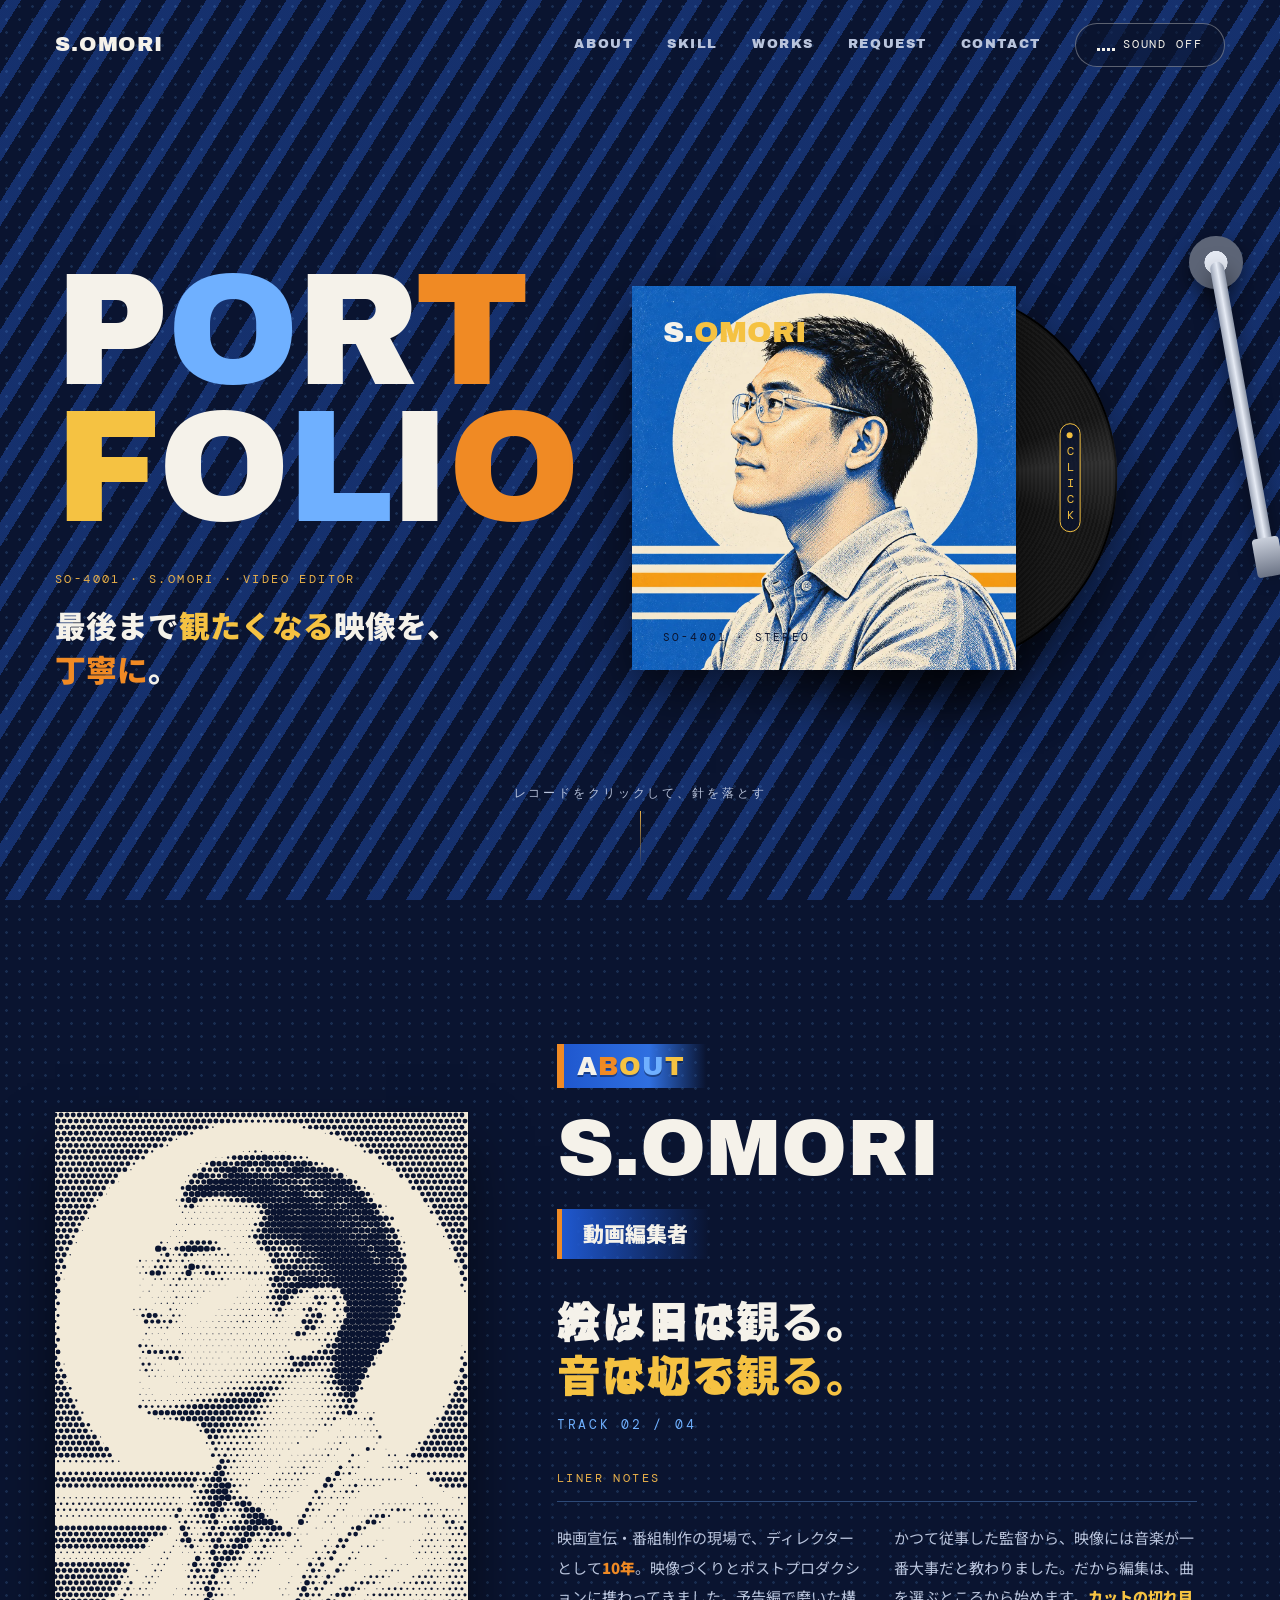
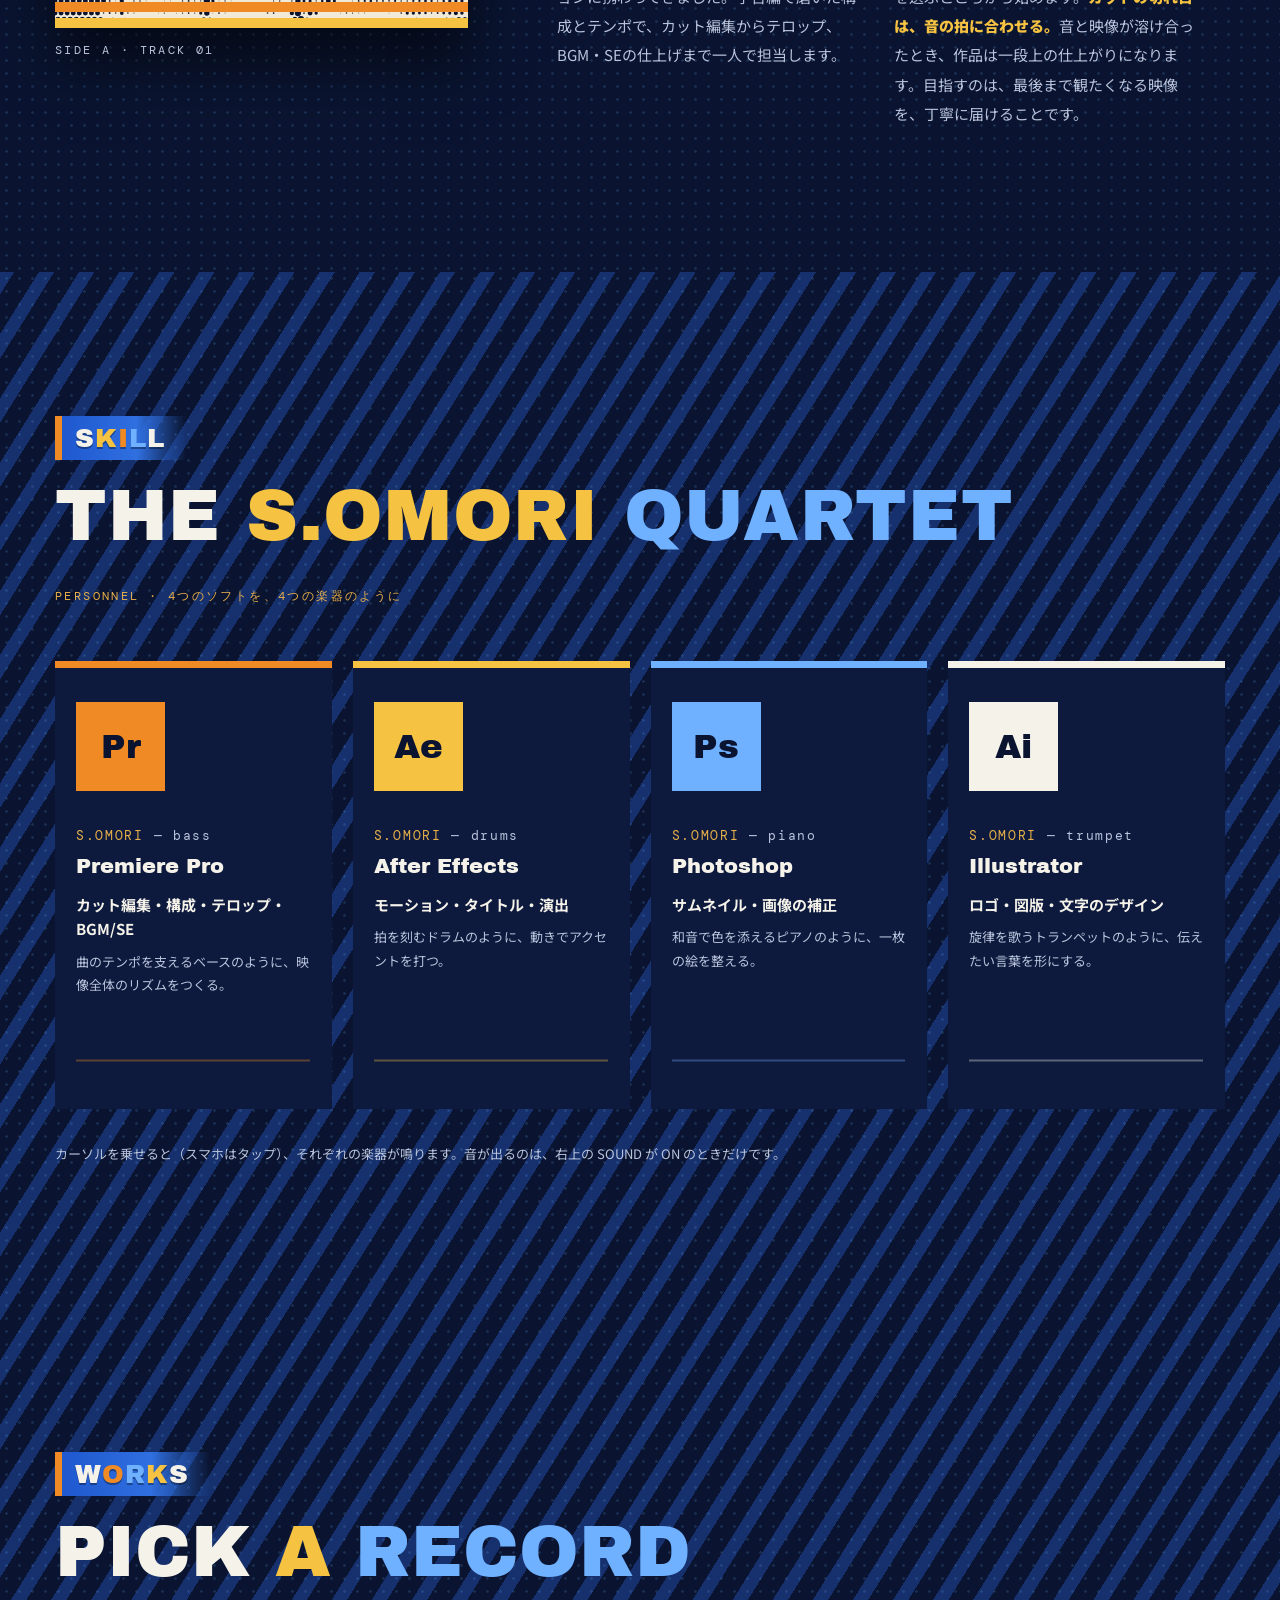
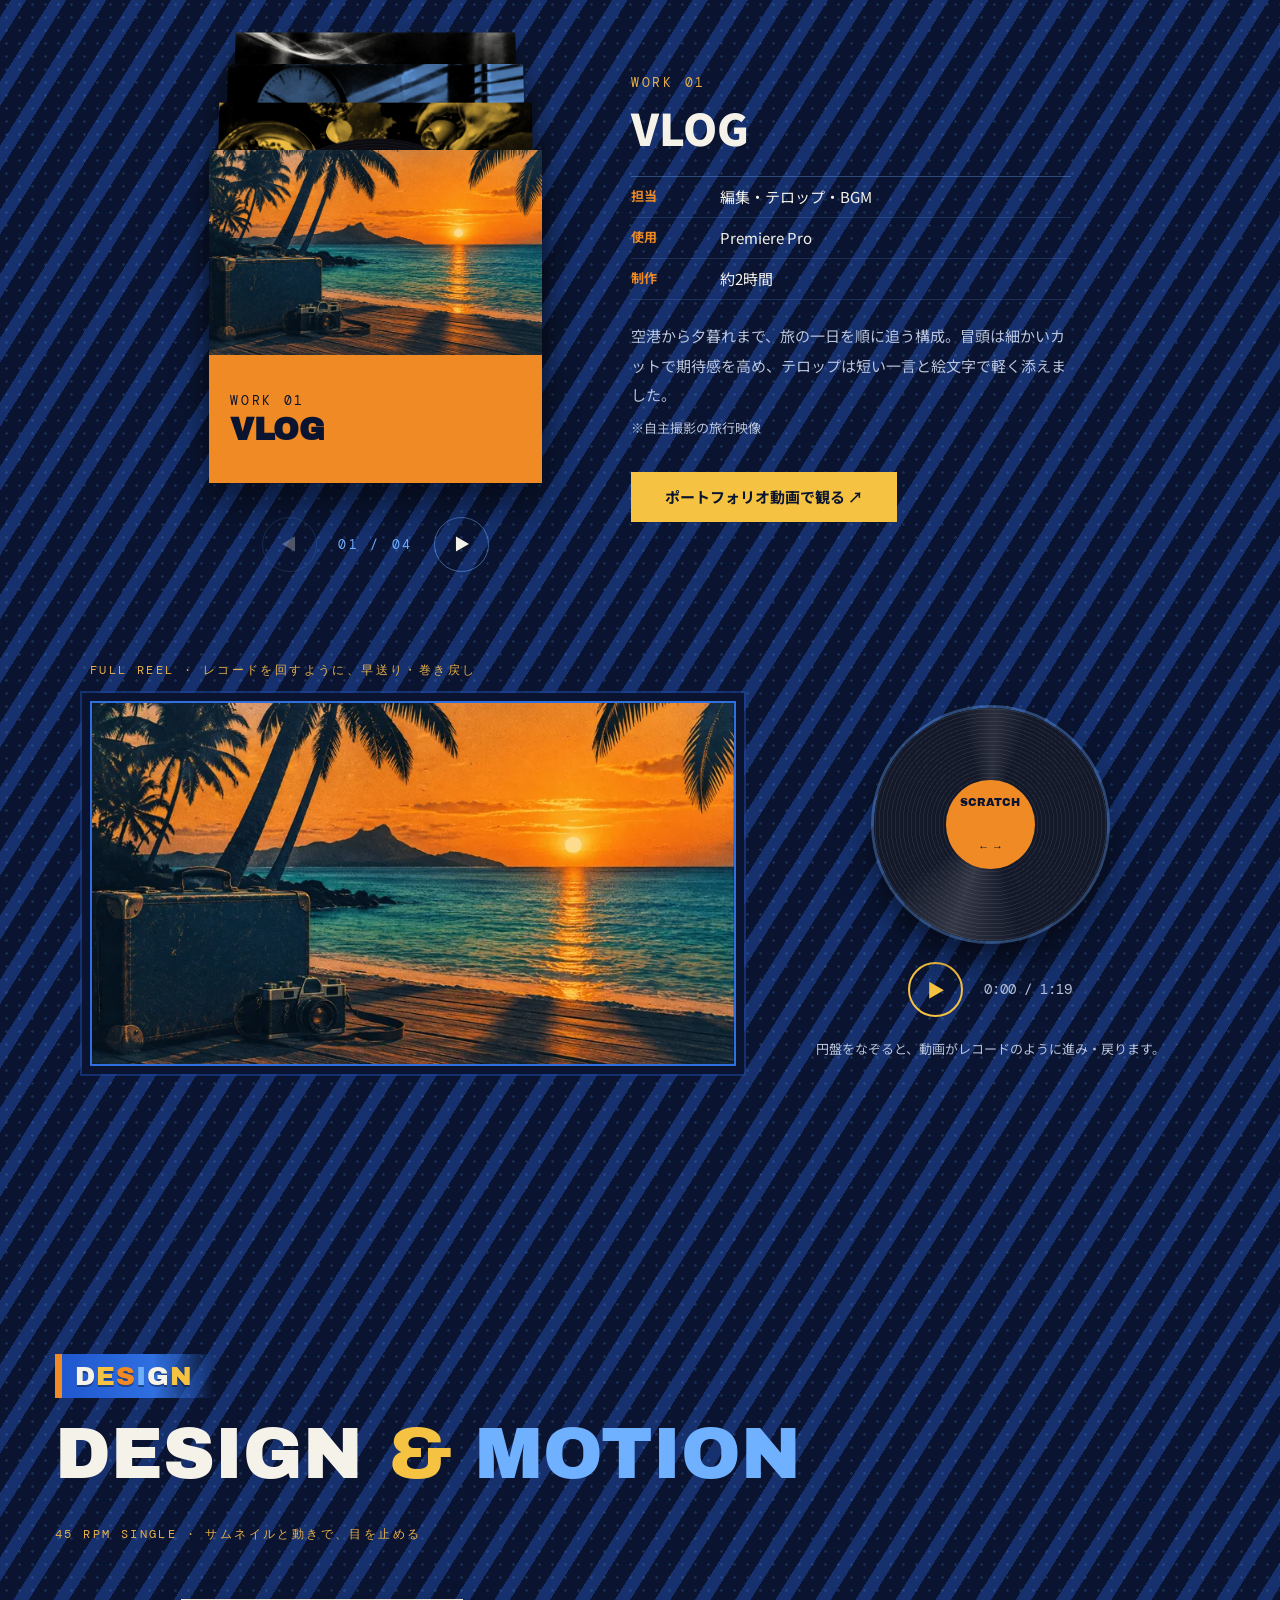
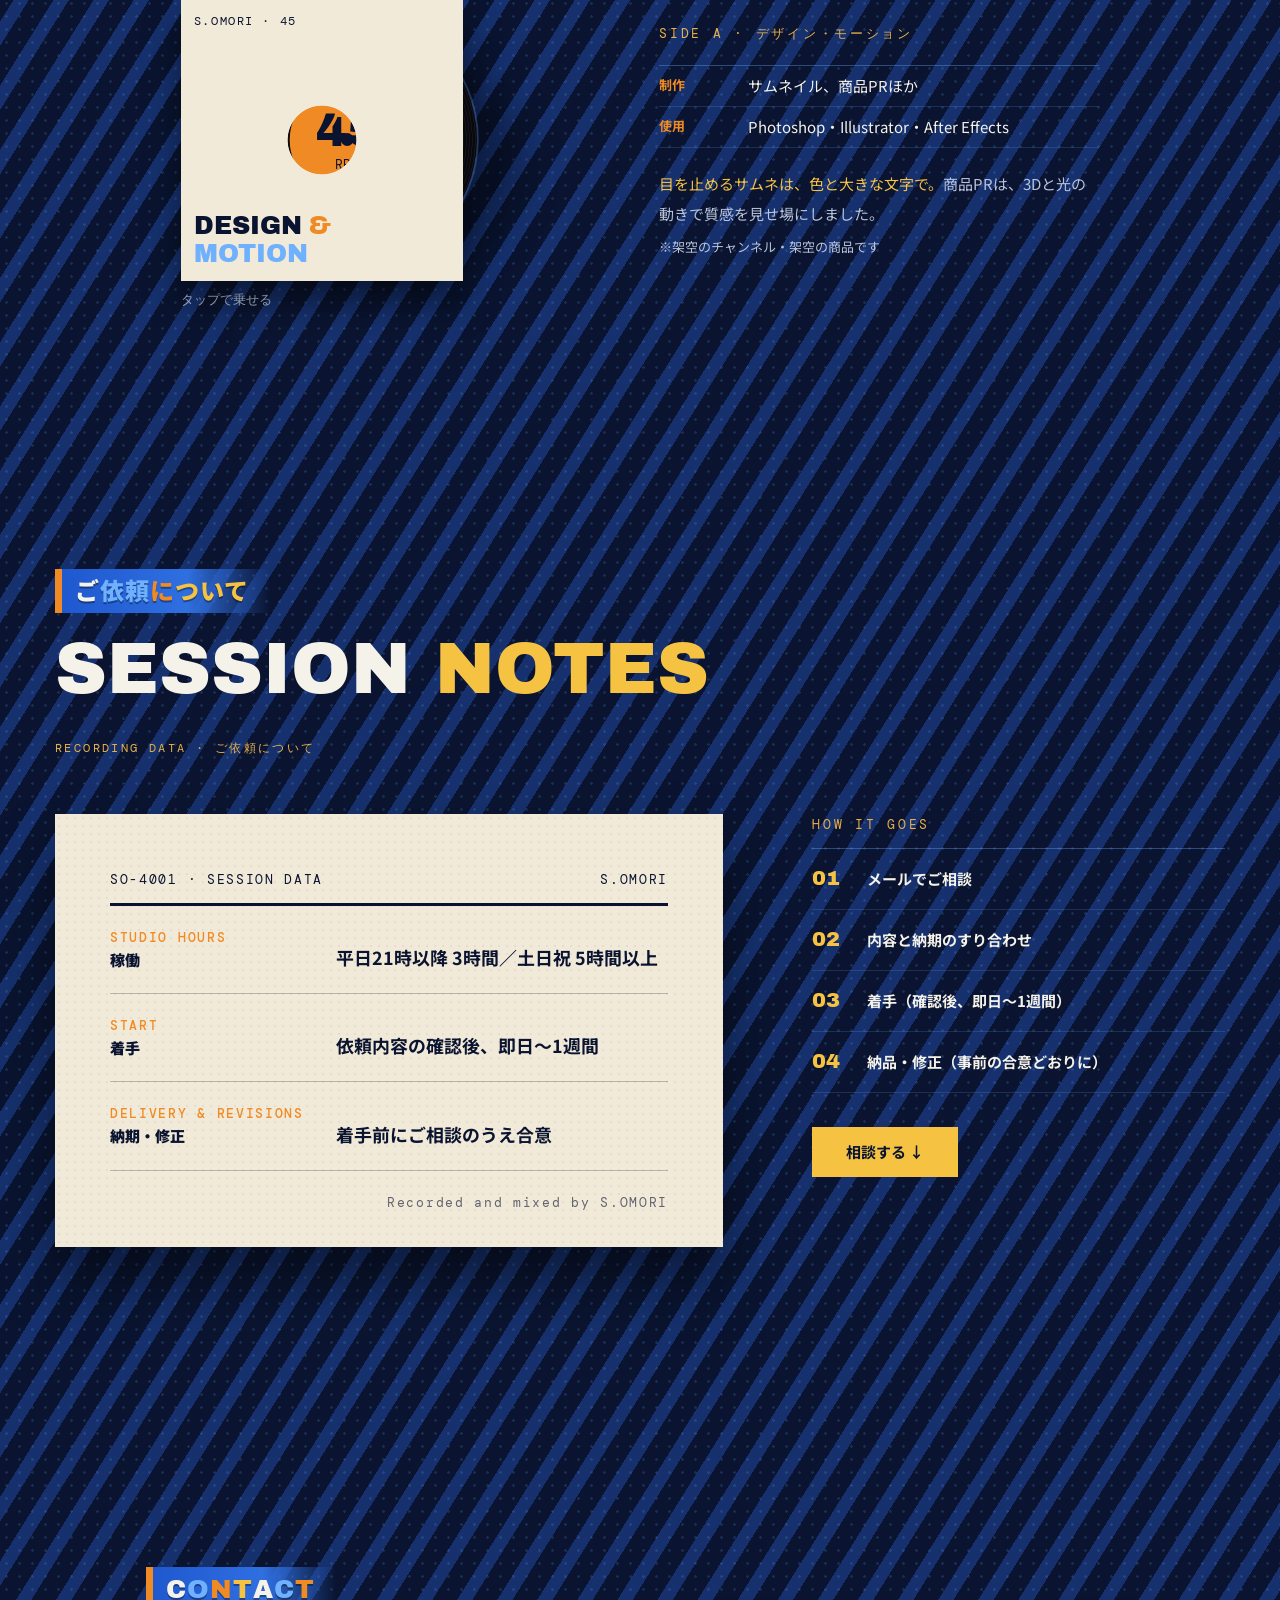
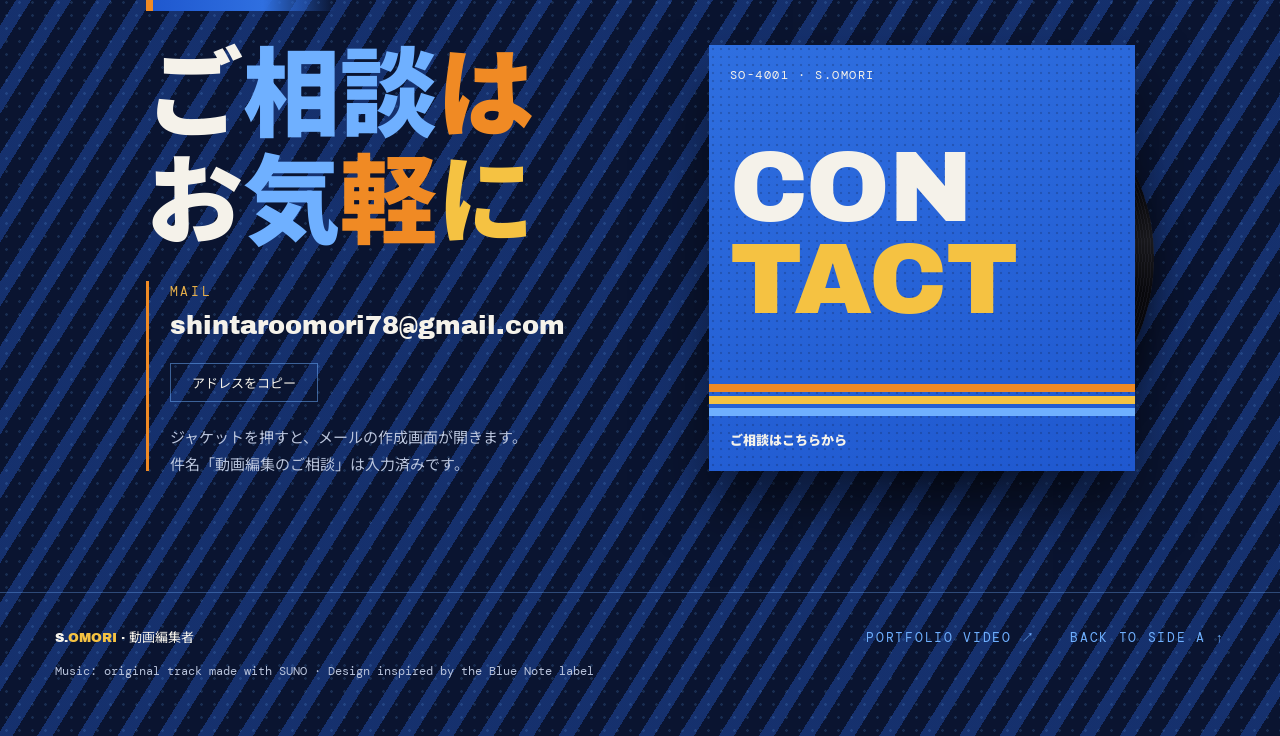
==== commit 4f271a84: "Mark the record with a pulsing CLICK and let more of it show at rest Co-Authored-By: Claude Opus 5.5" ====
--- a/index.html
+++ b/index.html
@@ -8,8 +8,8 @@
   <link rel="preconnect" href="https://fonts.googleapis.com">
   <link rel="preconnect" href="https://fonts.gstatic.com" crossorigin>
   <link href="https://fonts.googleapis.com/css2?family=Archivo+Black&family=Noto+Sans+JP:wght@500;700;900&family=DM+Mono:wght@500&display=swap" rel="stylesheet">
-  <link rel="stylesheet" href="styles.css?v=f353090-top">
-  <script type="module" src="needle.js?v=f353090-top"></script>
+  <link rel="stylesheet" href="styles.css?v=b91939d-c3">
+  <script type="module" src="needle.js?v=b91939d-c3"></script>
 </head>
 <body>
 
@@ -48,6 +48,7 @@
           <span class="vinyl" aria-hidden="true">
             <span class="grooves"></span>
             <span class="label">S.OMORI<br>SIDE A</span>
+            <span class="click-cue"><i></i>CLICK</span>
           </span>
         </button>
 
--- a/styles.css
+++ b/styles.css
@@ -317,7 +317,8 @@
 /* the record waits mostly inside the sleeve and slides out when the pointer
    comes to the deck; once playing it stays out */
 .record {
-  transform: translateX(calc(var(--size) * -0.382));
+  /* about a quarter of the record shows, enough to read as a record */
+  transform: translateX(calc(var(--size) * -0.236));
 }
 
 .deck:hover .record,
@@ -338,6 +339,58 @@
     repeating-radial-gradient(circle, #151515 0 2px, #1d1d1d 2px 4px),
     #121212;
   box-shadow: inset 0 0 0 2px #000, 0 var(--s4) var(--s5) rgba(0, 0, 0, 0.6);
+}
+
+/* "CLICK" printed on the visible part of the record (right of the label),
+   with a pulsing dot; it goes once the needle drops */
+.click-cue {
+  position: absolute;
+  left: 87.6%;
+  top: 50%;
+  display: inline-flex;
+  flex-direction: row; /* runs top to bottom in vertical writing: dot, then CLICK */
+  align-items: center;
+  gap: 6px;
+  padding: var(--s1) 4px;
+  border: 1px solid var(--yellow);
+  border-radius: var(--s3);
+  writing-mode: vertical-rl;
+  text-orientation: upright;
+  line-height: 1;
+  font-family: var(--mono);
+  font-size: clamp(11px, calc(var(--size) * 0.03), 13px);
+  letter-spacing: 0.08em;
+  color: var(--yellow);
+  background: rgba(10, 20, 48, 0.72);
+  transform: translate(-50%, -50%);
+  pointer-events: none;
+  transition: opacity 0.382s ease;
+}
+
+.click-cue i {
+  width: 6px;
+  height: 6px;
+  border-radius: 50%;
+  background: var(--yellow);
+  animation: cue-pulse 1.618s ease-in-out infinite;
+}
+
+@keyframes cue-pulse {
+  50% { opacity: 0.2; transform: scale(0.6); }
+}
+
+.is-playing .click-cue {
+  opacity: 0;
+}
+
+@media (hover: hover) {
+  .deck:hover .click-cue {
+    opacity: 0.618;
+  }
+}
+
+@media (prefers-reduced-motion: reduce) {
+  .click-cue i { animation: none; }
 }
 
 /* light catching the grooves; it brightens on the beat */
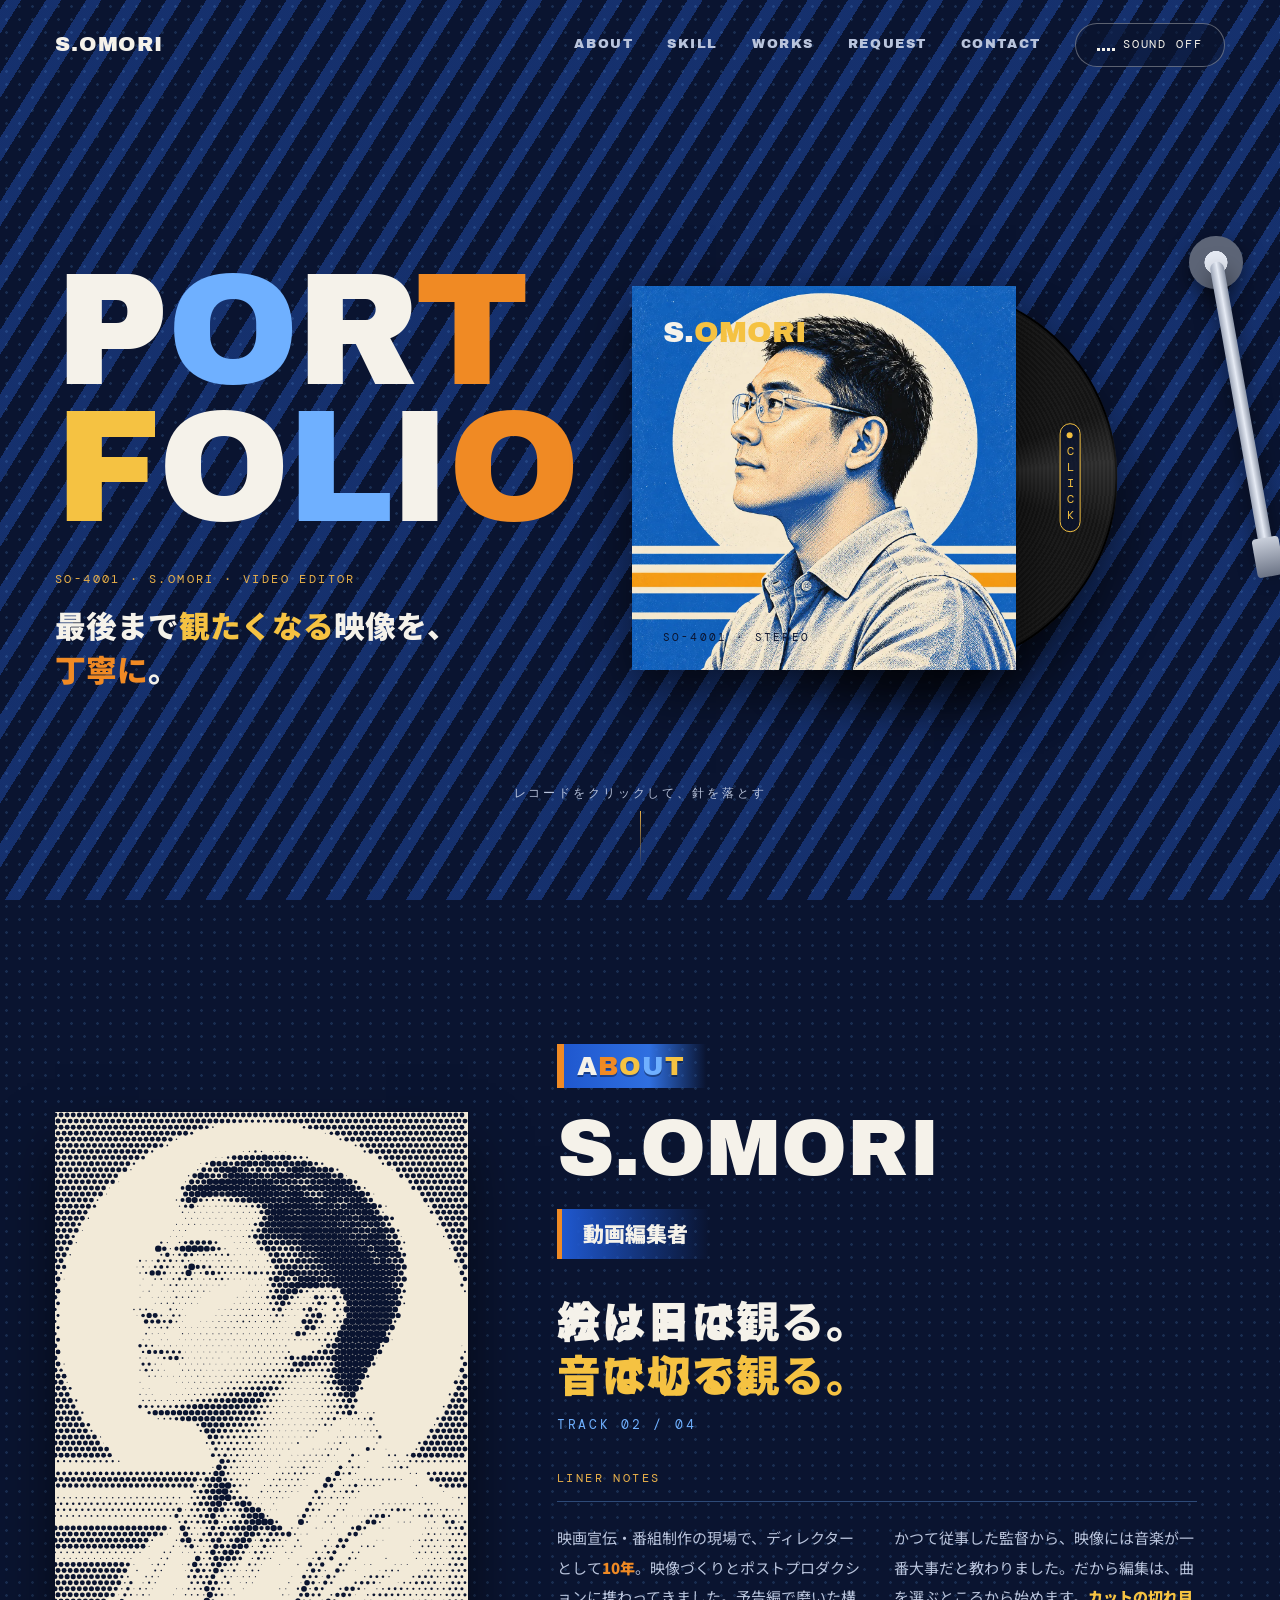
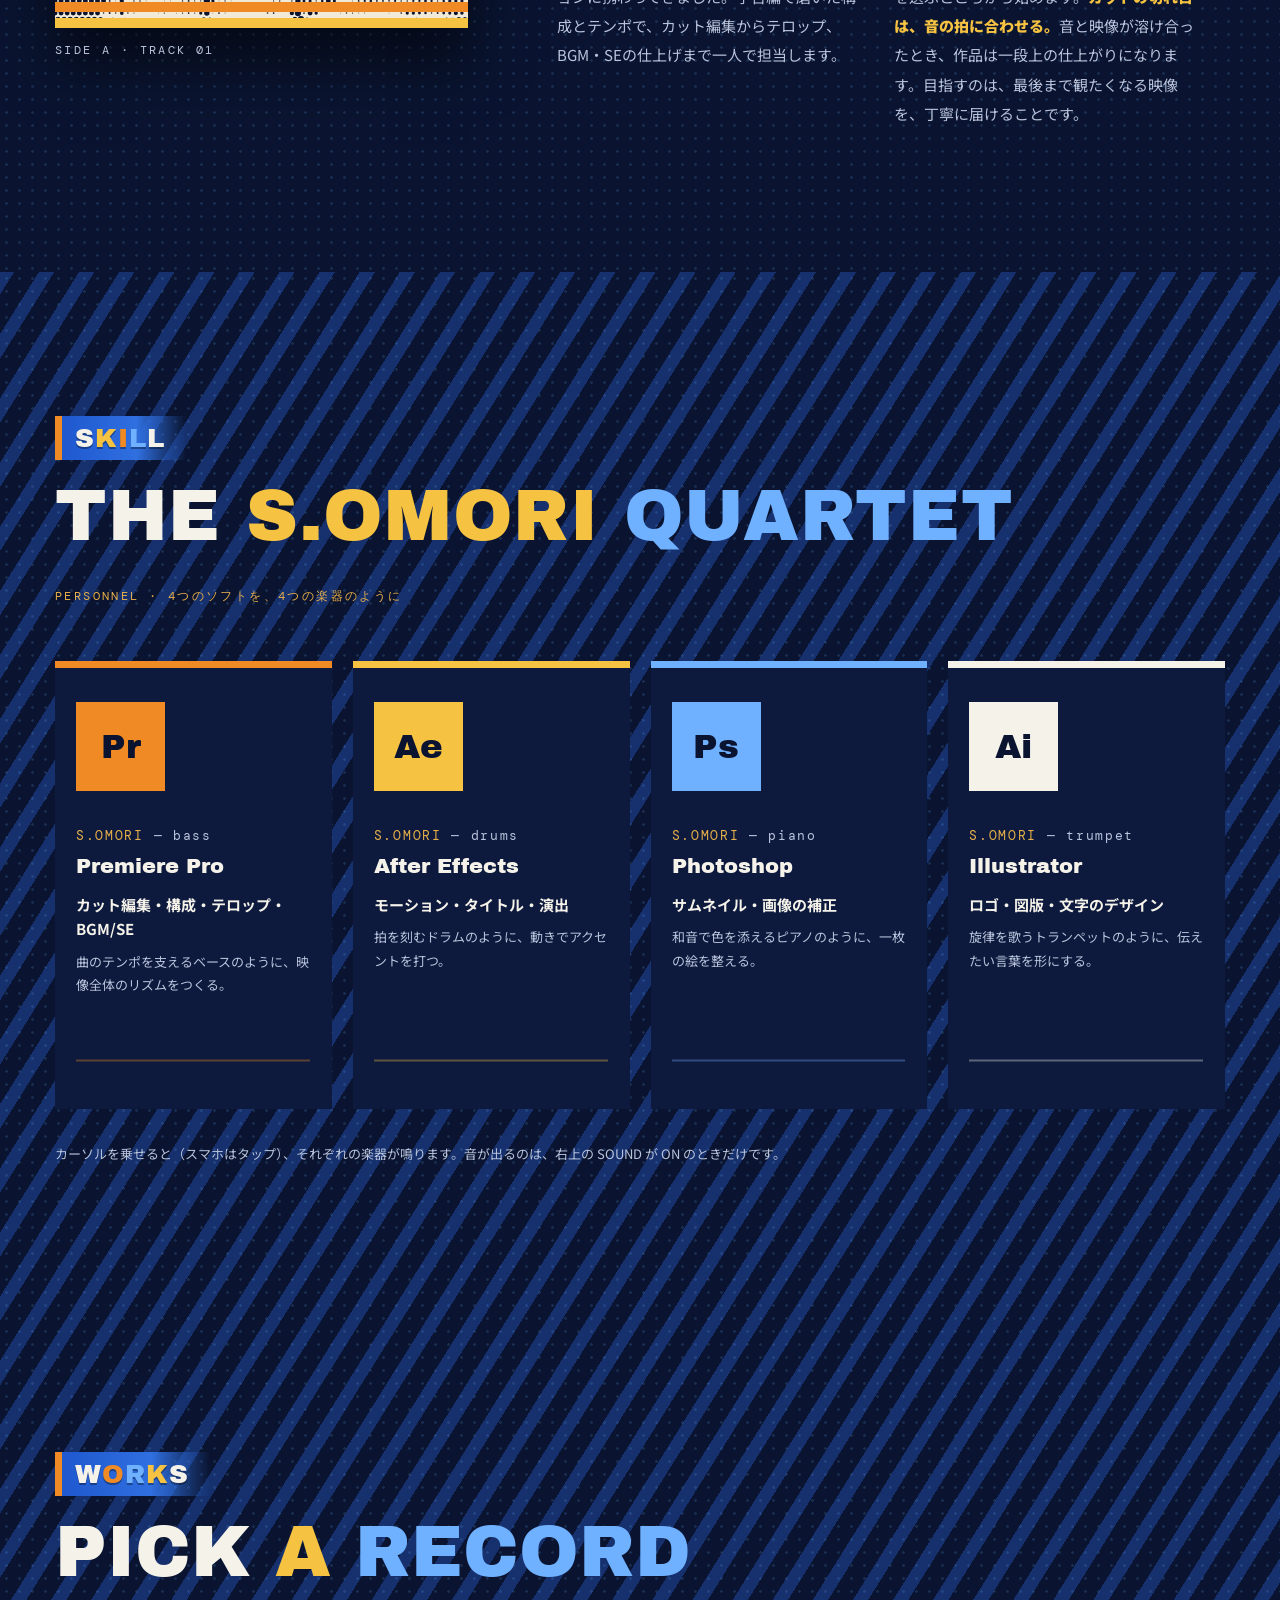
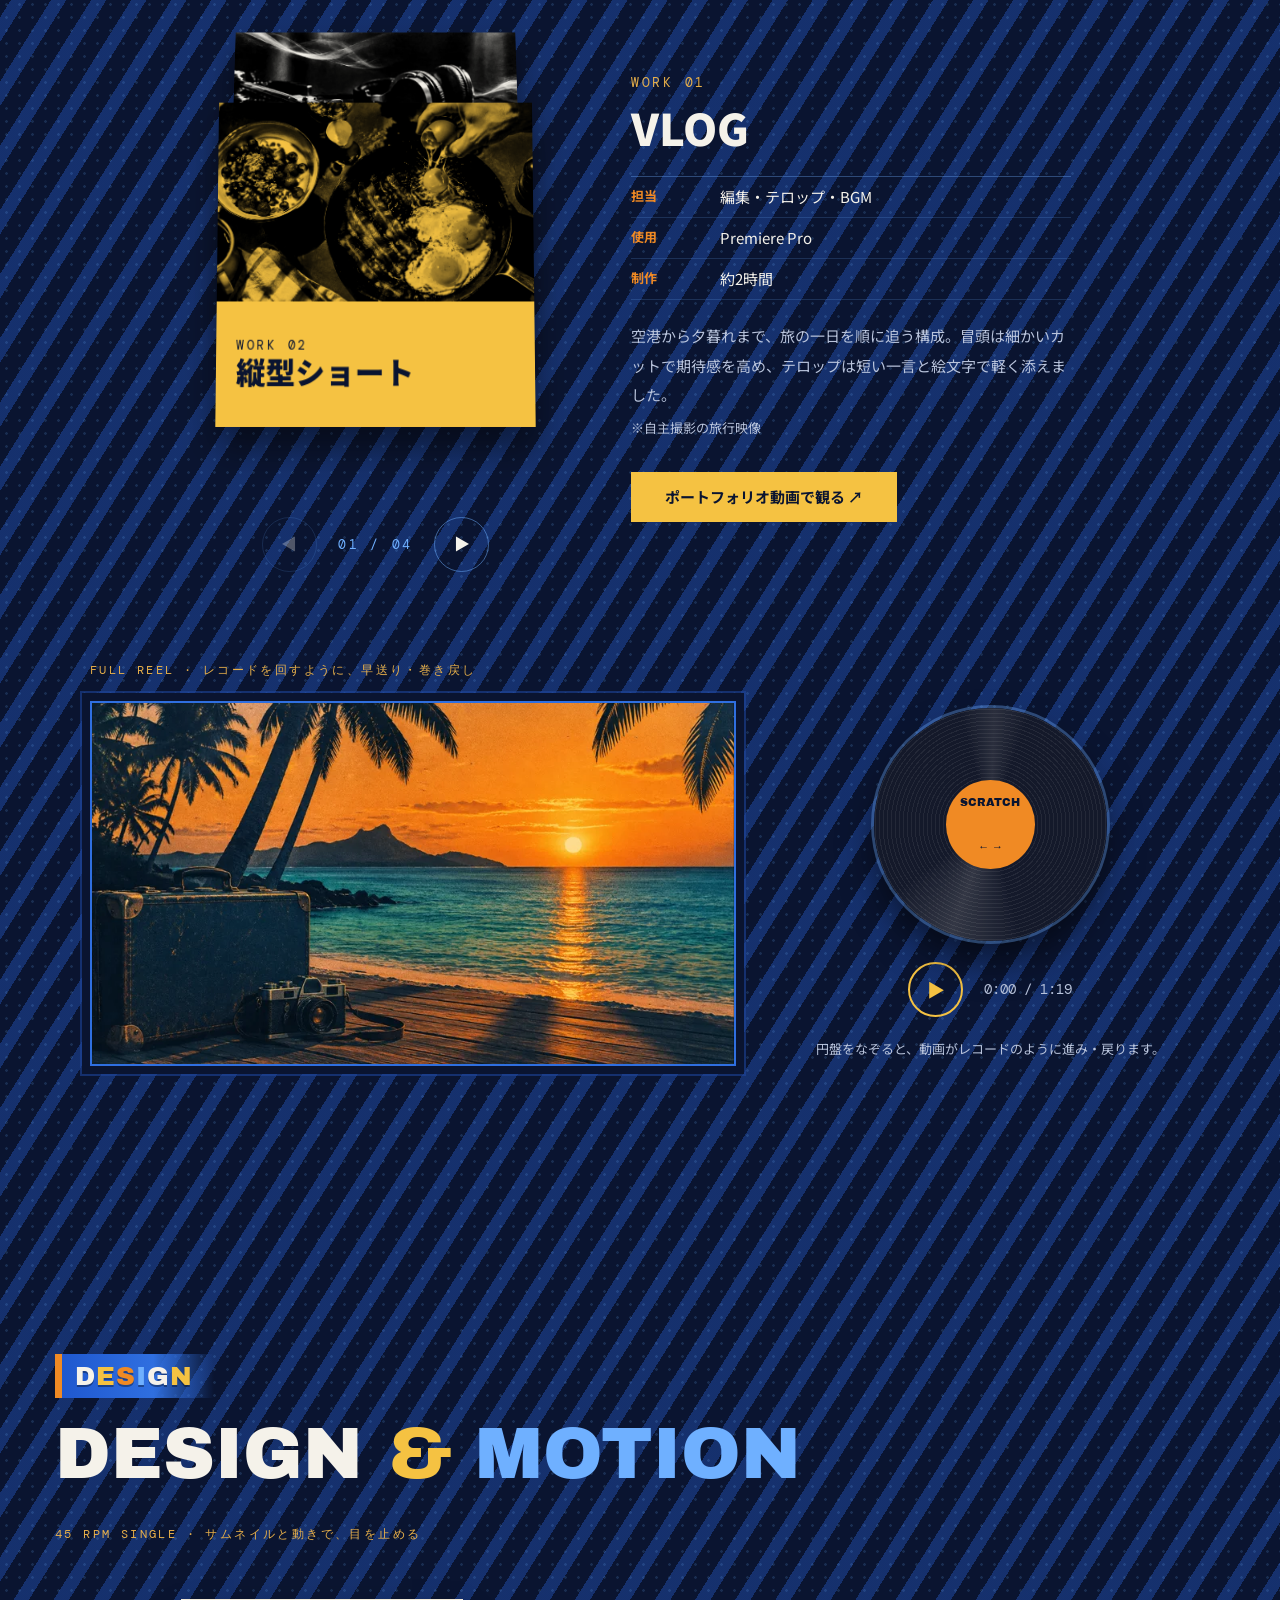
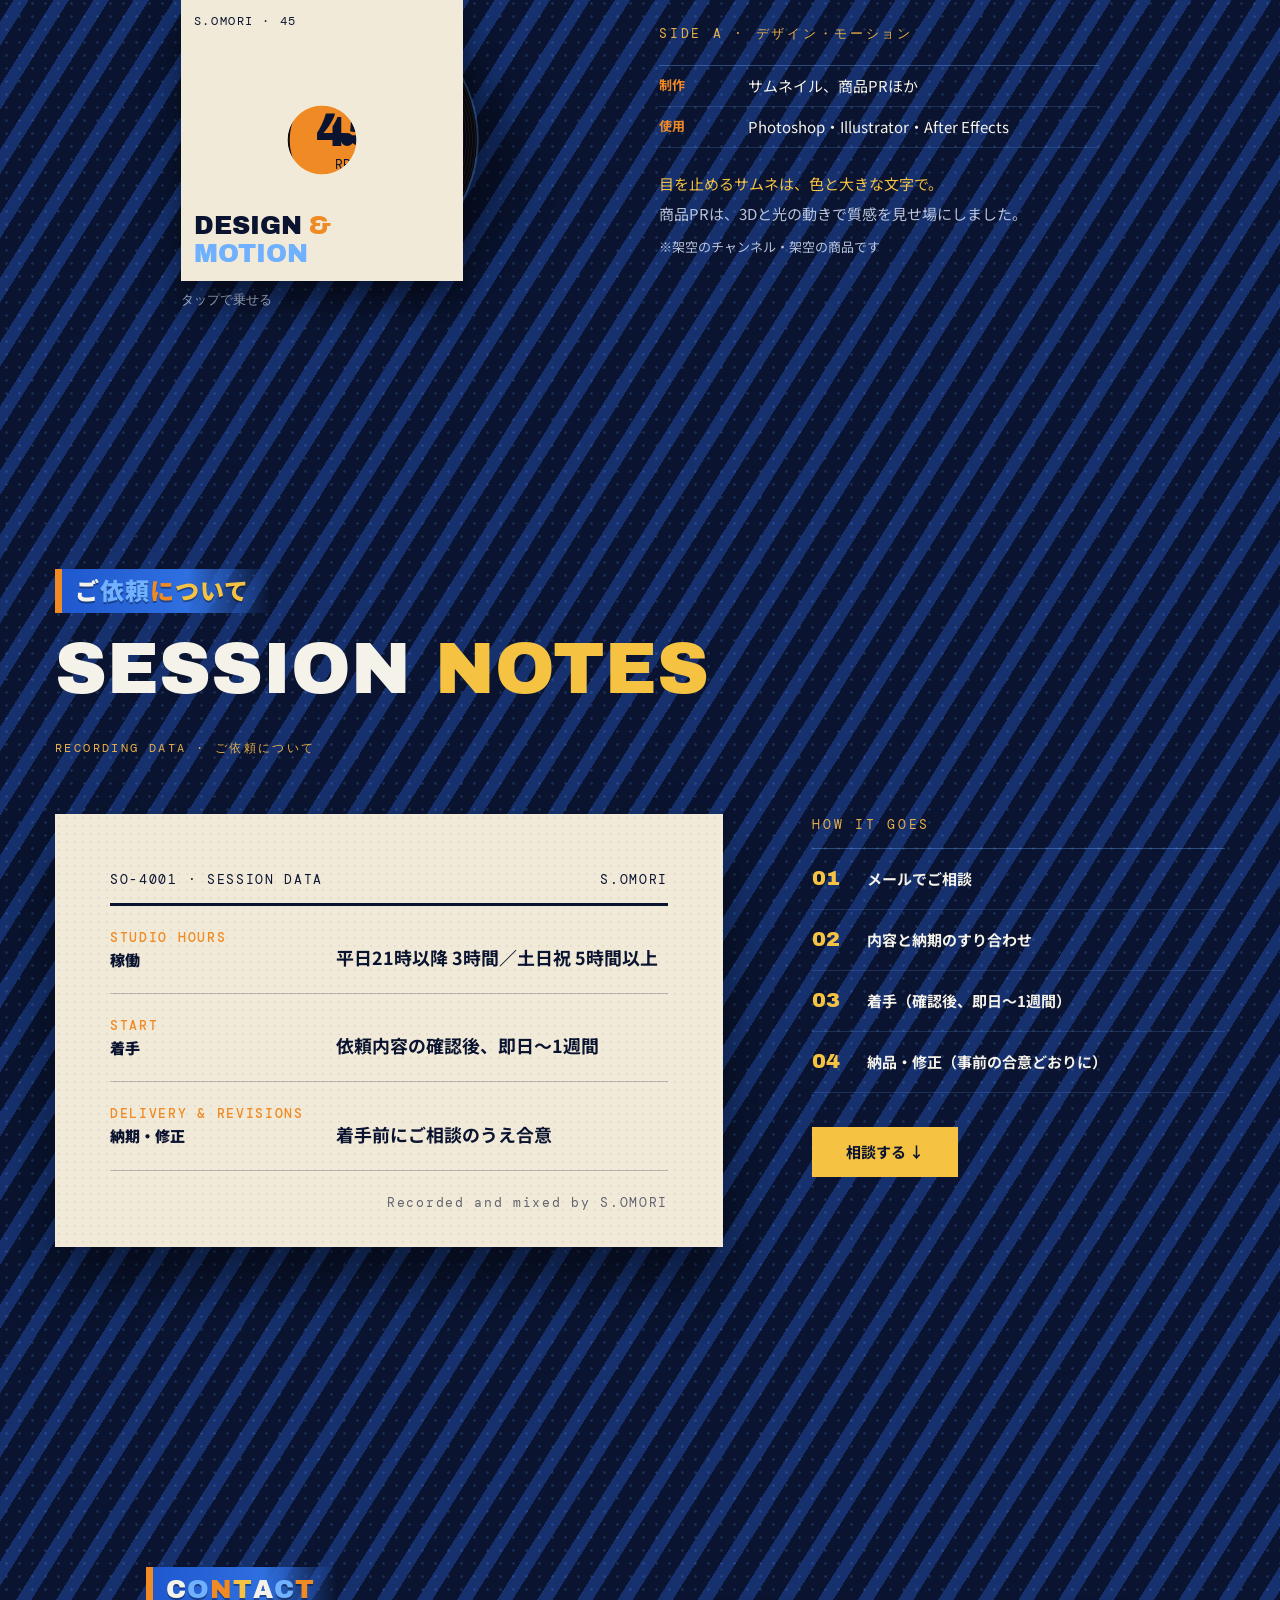
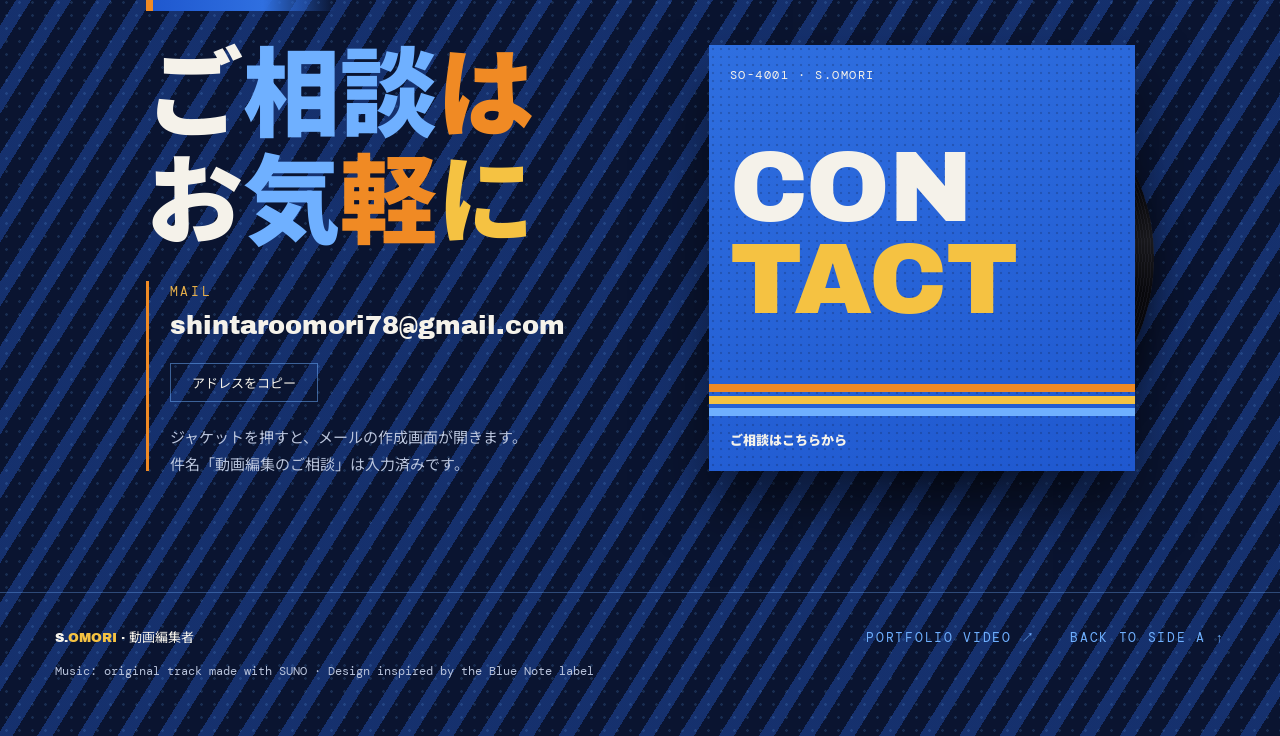
==== commit 3da5bdee: "Break the DESIGN & MOTION note before the product PR line Co-Authored-By: Claude Opus 5.5 <noreply@a" ====
--- a/index.html
+++ b/index.html
@@ -8,8 +8,8 @@
   <link rel="preconnect" href="https://fonts.googleapis.com">
   <link rel="preconnect" href="https://fonts.gstatic.com" crossorigin>
   <link href="https://fonts.googleapis.com/css2?family=Archivo+Black&family=Noto+Sans+JP:wght@500;700;900&family=DM+Mono:wght@500&display=swap" rel="stylesheet">
-  <link rel="stylesheet" href="styles.css?v=b91939d-c3">
-  <script type="module" src="needle.js?v=b91939d-c3"></script>
+  <link rel="stylesheet" href="styles.css?v=a158b84">
+  <script type="module" src="needle.js?v=a158b84"></script>
 </head>
 <body>
 
@@ -164,7 +164,7 @@
               <span class="jacket-type"><span class="jacket-no">WORK 03</span><span class="jacket-title">ビジネス解説</span></span>
             </span>
           </button>
-          <button class="jacket" type="button" style="--c: var(--white)" aria-controls="work-info" aria-label="SIDE B Fuuを選ぶ">
+          <button class="jacket" type="button" style="--c: var(--white)" aria-controls="work-info" data-yt="c9_rsqaQy-s" data-title="嘘つき / Fuu" aria-label="SIDE B Fuuを選ぶ">
             <span class="disc" aria-hidden="true"><span class="disc-label">B</span></span>
             <span class="jacket-face">
               <span class="jacket-art"><img src="images/work-04.webp" alt="" width="800" height="494" loading="lazy"></span>
@@ -235,6 +235,7 @@
         <div class="reel-body">
           <div class="reel-screen">
             <video class="reel-video" src="video/portfolio.mp4" preload="metadata" playsinline></video>
+            <div class="reel-yt" hidden><div id="reel-yt-player"></div></div>
             <p class="reel-cue" aria-live="polite"></p>
           </div>
           <div class="reel-deck">
@@ -280,7 +281,7 @@
             <div><dt>制作</dt><dd>サムネイル、商品PRほか</dd></div>
             <div><dt>使用</dt><dd>Photoshop・Illustrator・After Effects</dd></div>
           </dl>
-          <p class="work-comment"><span class="y">目を止めるサムネは、色と大きな文字で。</span>商品PRは、3Dと光の動きで質感を見せ場にしました。</p>
+          <p class="work-comment"><span class="y">目を止めるサムネは、色と大きな文字で。</span><br>商品PRは、3Dと光の動きで質感を見せ場にしました。</p>
           <p class="work-note">※架空のチャンネル・架空の商品です</p>
         </div>
       </div>
--- a/styles.css
+++ b/styles.css
@@ -2085,3 +2085,21 @@
     opacity: 1;
   }
 }
+
+/* the YouTube song fills the same 16:9 screen as the film */
+.reel-yt {
+  aspect-ratio: 16 / 9;
+  background: #000;
+}
+
+.reel-yt iframe {
+  display: block;
+  width: 100%;
+  height: 100%;
+  border: 0;
+}
+
+.reel-video[hidden],
+.reel-yt[hidden] {
+  display: none;
+}
